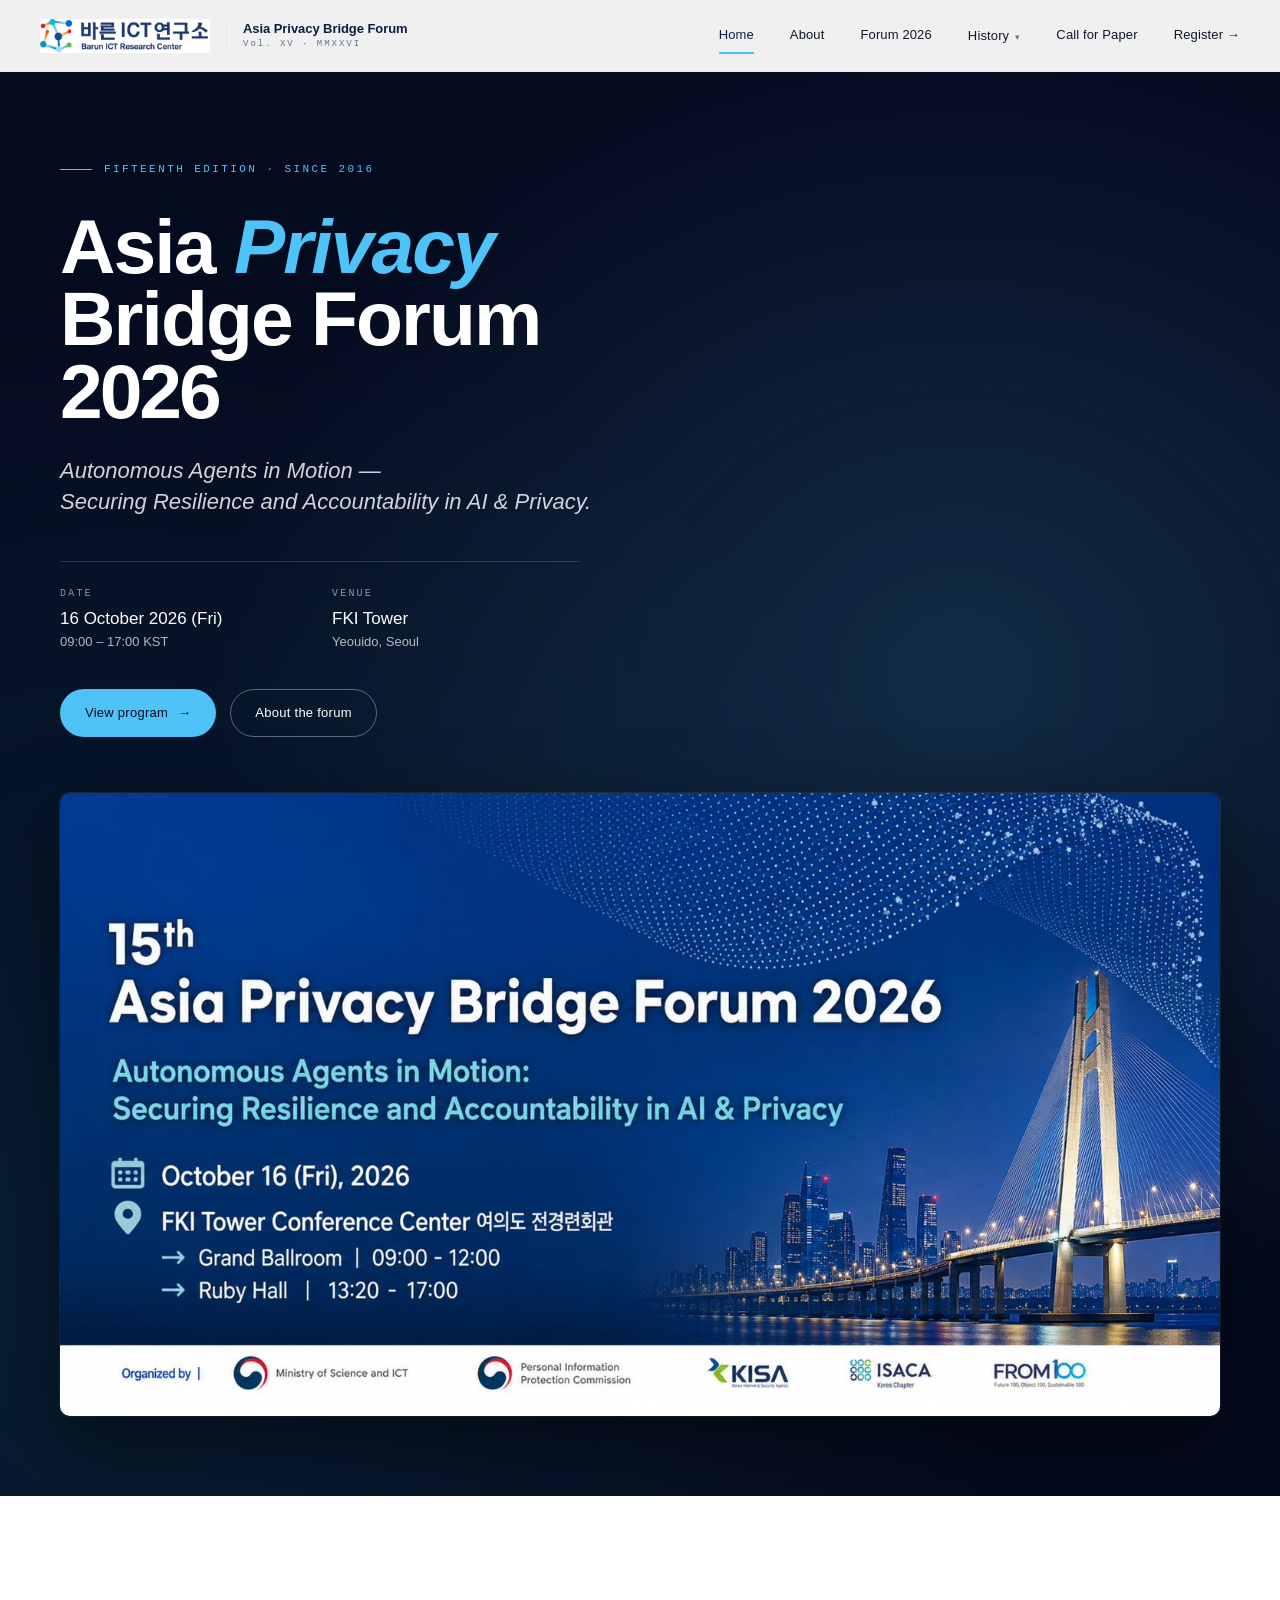
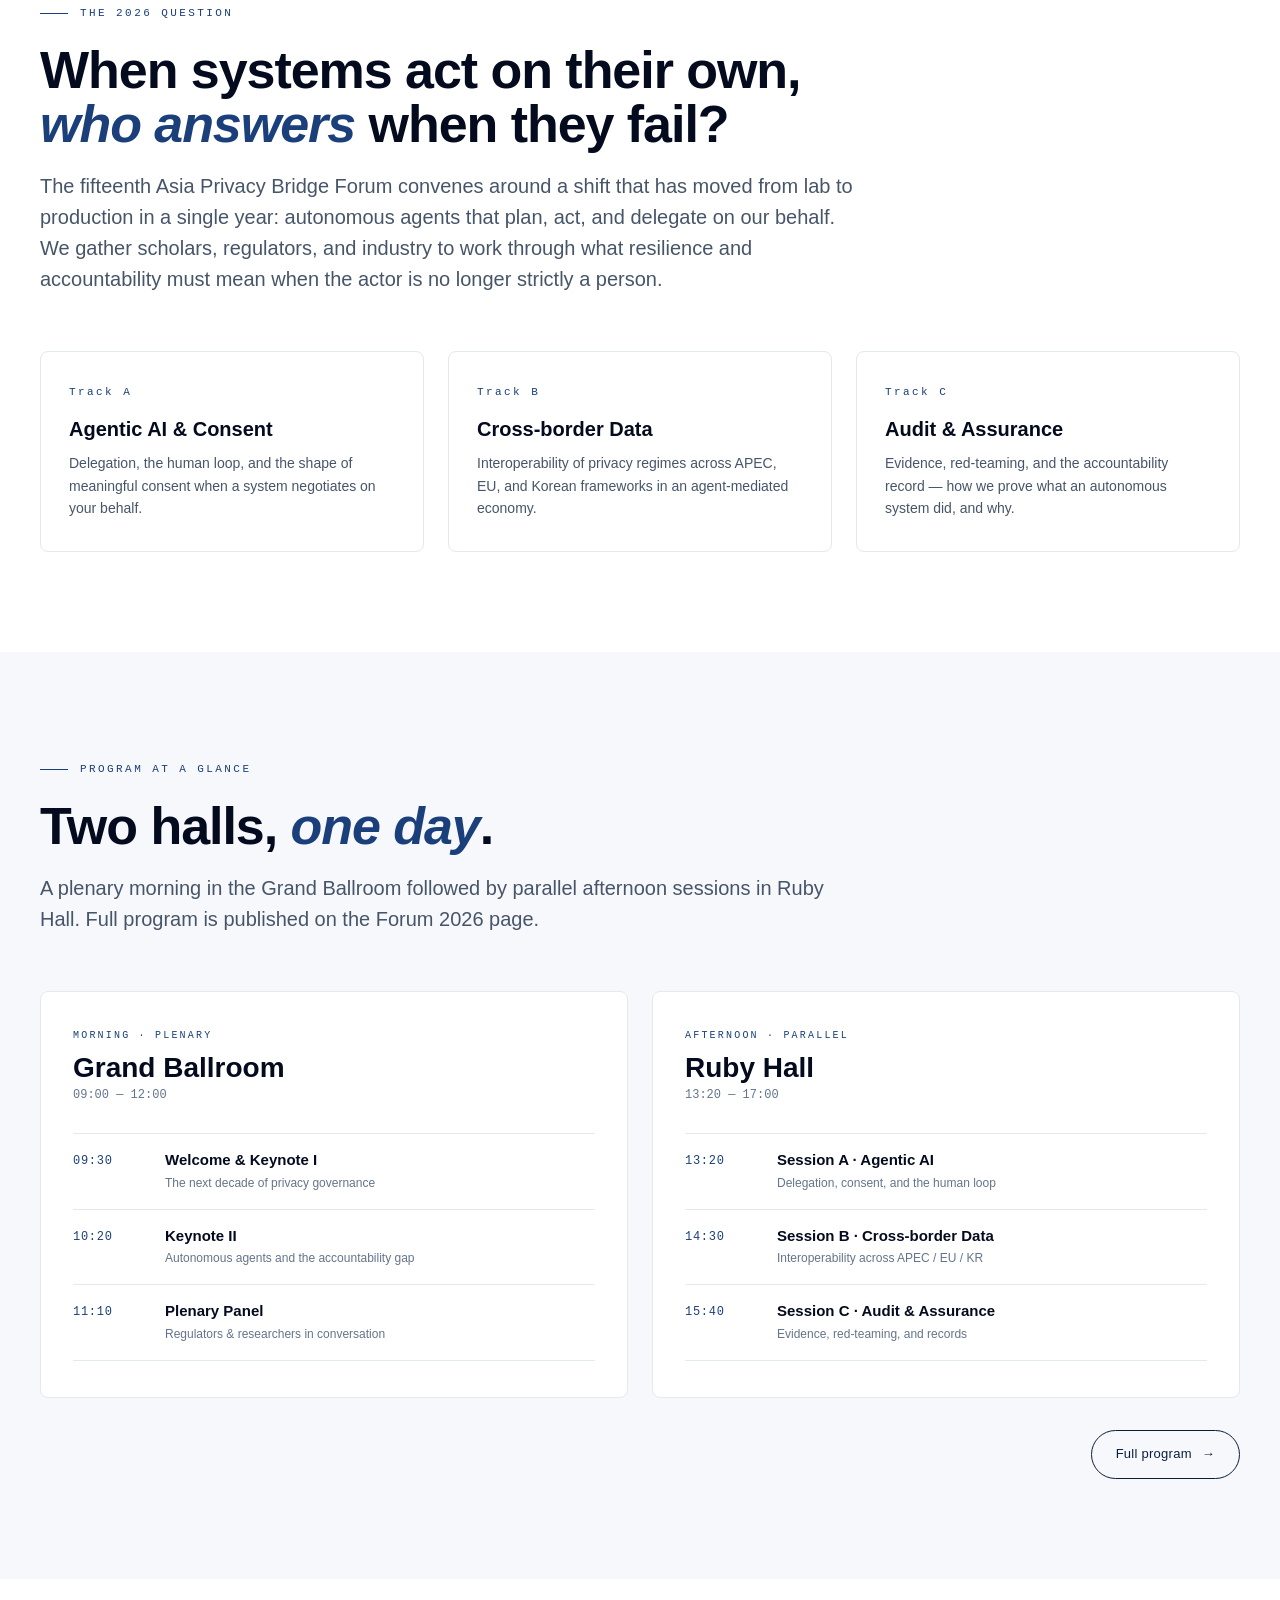
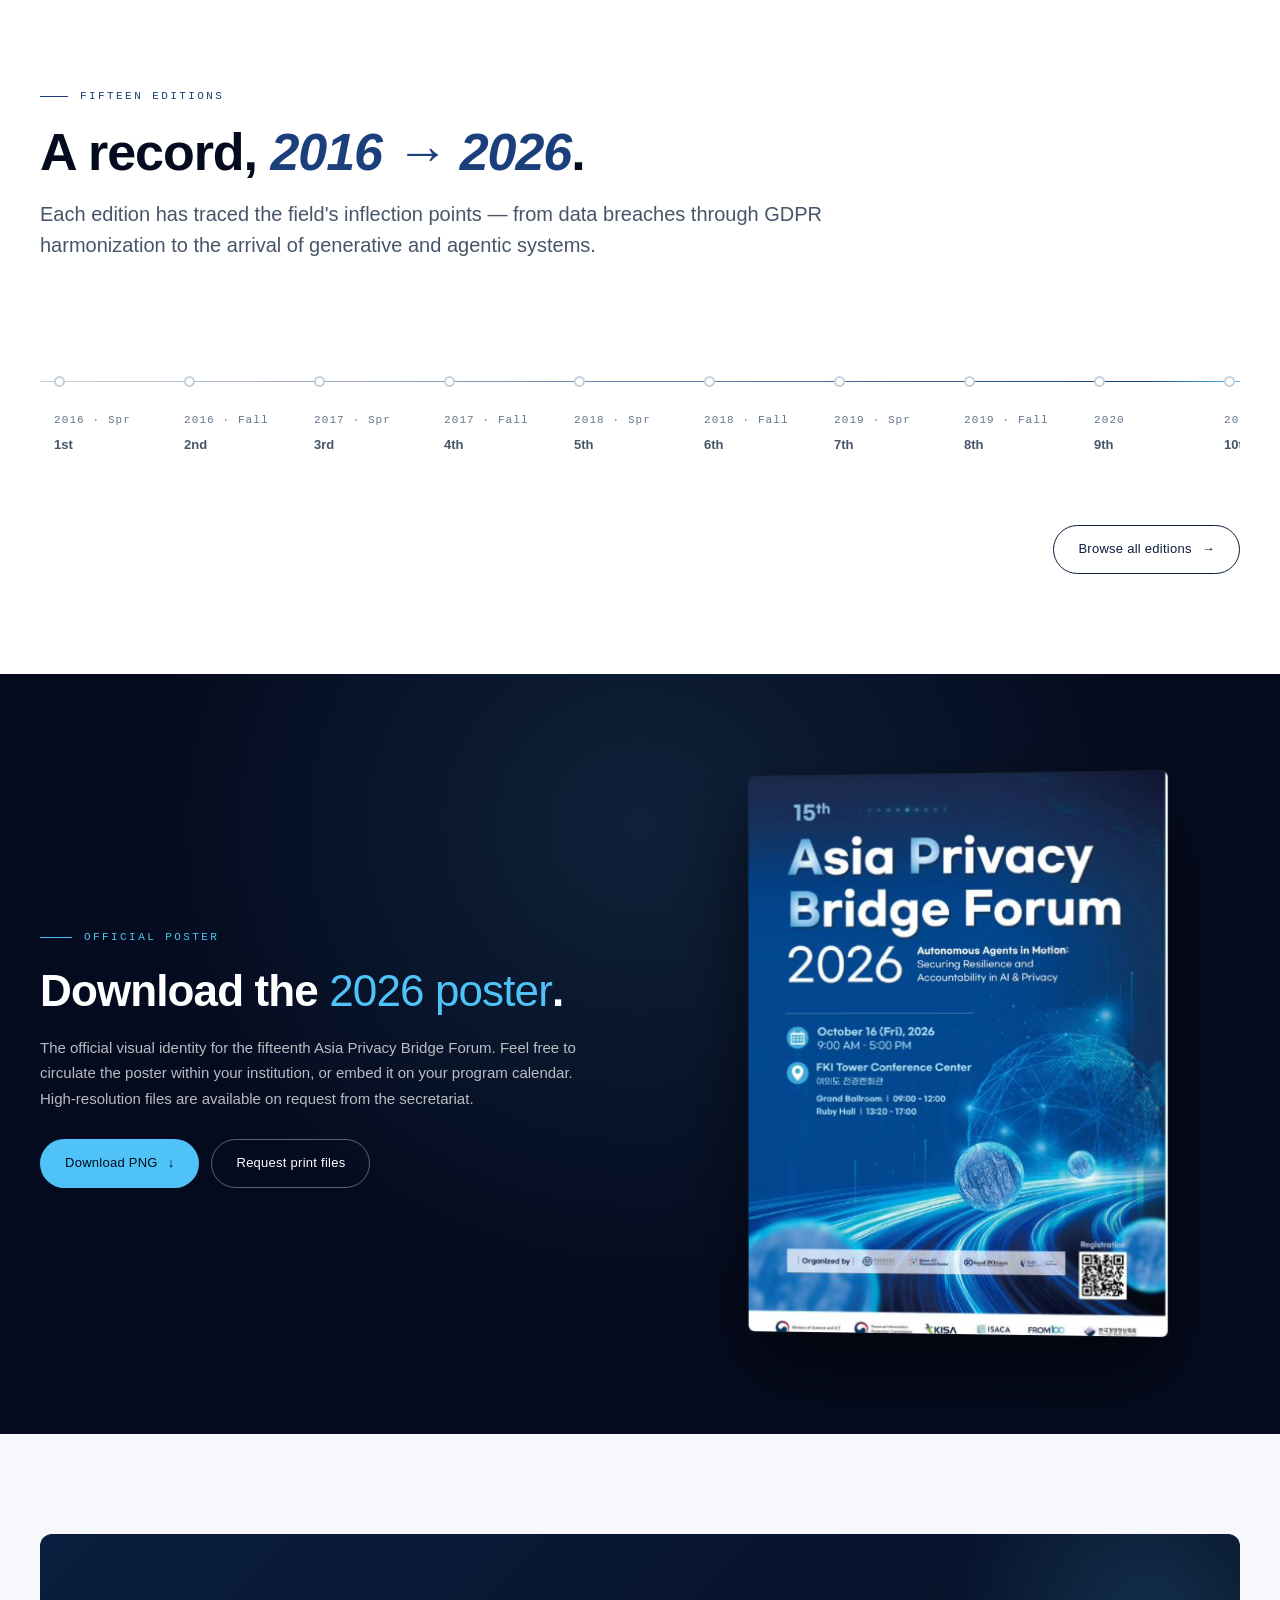
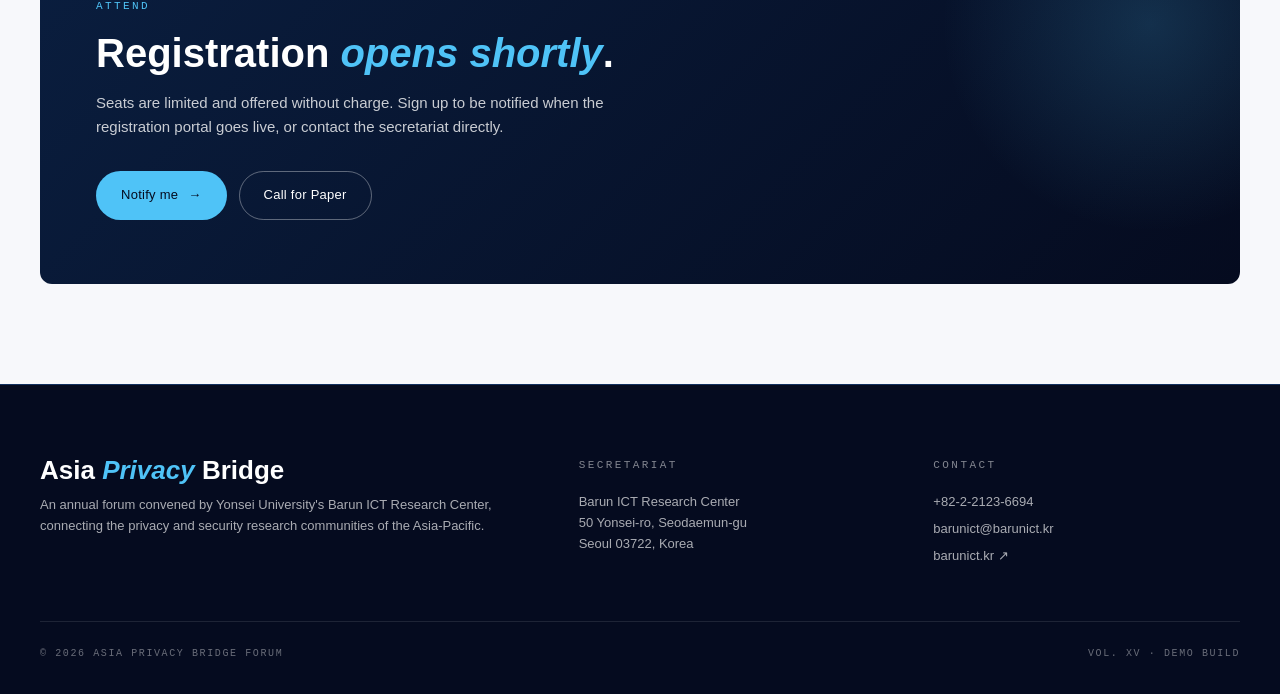
==== index.html @ fbc18b63 "Add files via upload" ====
<!DOCTYPE html>
<html lang="en">
<head>
<meta charset="UTF-8" />
<meta name="viewport" content="width=device-width, initial-scale=1.0" />
<title>15th Asia Privacy Bridge Forum 2026</title>
<meta name="description" content="Autonomous Agents in Motion — Securing Resilience and Accountability in AI & Privacy. 16 October 2026, FKI Tower Conference Center, Seoul." />
<link rel="stylesheet" href="css/main.css" />
</head>
<body>

<!-- ============= Top nav ============= -->
<header class="topbar">
  <a href="index.html" class="brand">
    <img src="img_video/barun-ict-logo.png" alt="Barun ICT Research Center" class="brand-logo" />
    <span class="brand-divider"></span>
    <span class="brand-forum">
      Asia Privacy Bridge Forum
      <span class="sub">Vol. XV · MMXXVI</span>
    </span>
  </a>
  <button class="mobile-toggle" aria-label="Toggle menu"><span></span><span></span><span></span></button>
  <nav class="primary">
    <a href="index.html" class="active">Home</a>
    <a href="html/about.html">About</a>
    <a href="html/forum2026.html">Forum 2026</a>
    <div class="dropdown">
      <button class="trigger">History</button>
      <div class="menu">
        <a href="html/history.html">All editions</a>
        <a href="html/history.html#2025">2025 · 14th</a>
        <a href="html/history.html#2024">2024 · 13th</a>
        <a href="html/history.html#2023">2023 · 12th</a>
        <a href="html/history.html#2022">2022 · 11th</a>
      </div>
    </div>
    <a href="html/call-for-paper.html">Call for Paper</a>
    <a href="html/forum2026.html#register" class="register-btn">Register →</a>
  </nav>
</header>

<!-- ============= Home hero ============= -->
<section class="home-hero banner-layout">
  <div class="bg-canvas"></div>
  <div class="bg-glow"></div>
  <div class="inner">
    <div class="text">
      <div class="eyebrow">Fifteenth Edition · Since 2016</div>
      <h1 class="display">
        <span class="row">Asia <em>Privacy</em></span>
        <span class="row">Bridge Forum</span>
        <span class="row"><span class="year">2026</span></span>
      </h1>
      <p class="theme">
        Autonomous Agents in Motion —<br />
        Securing Resilience and Accountability in AI &amp; Privacy.
      </p>
      <div class="meta-row">
        <div>
          <div class="k">Date</div>
          <div class="v">16 October 2026 (Fri)<br /><span style="font-size:13px;opacity:.7">09:00 – 17:00 KST</span></div>
        </div>
        <div>
          <div class="k">Venue</div>
          <div class="v">FKI Tower<br /><span style="font-size:13px;opacity:.7">Yeouido, Seoul</span></div>
        </div>
      </div>
      <div class="cta-row">
        <a href="html/forum2026.html" class="btn btn-primary">View program <span class="arrow">→</span></a>
        <a href="html/about.html" class="btn btn-ghost">About the forum</a>
      </div>
    </div>
    <div class="hero-banner">
      <img src="img_video/apb2026-banner.png" alt="APB Forum 2026 official banner" />
    </div>
  </div>
</section>

<!-- ============= Thesis / About preview ============= -->
<section class="section">
  <div class="inner">
    <div class="section-head reveal">
      <div class="eyebrow">The 2026 Question</div>
      <h2>When systems act on their own, <em>who answers</em> when they fail?</h2>
      <p class="lede">The fifteenth Asia Privacy Bridge Forum convenes around a shift that has moved from lab to production in a single year: autonomous agents that plan, act, and delegate on our behalf. We gather scholars, regulators, and industry to work through what resilience and accountability must mean when the actor is no longer strictly a person.</p>
    </div>
    <div class="info-grid reveal">
      <div class="info-card">
        <div class="num">Track A</div>
        <h3>Agentic AI &amp; Consent</h3>
        <p>Delegation, the human loop, and the shape of meaningful consent when a system negotiates on your behalf.</p>
      </div>
      <div class="info-card">
        <div class="num">Track B</div>
        <h3>Cross-border Data</h3>
        <p>Interoperability of privacy regimes across APEC, EU, and Korean frameworks in an agent-mediated economy.</p>
      </div>
      <div class="info-card">
        <div class="num">Track C</div>
        <h3>Audit &amp; Assurance</h3>
        <p>Evidence, red-teaming, and the accountability record — how we prove what an autonomous system did, and why.</p>
      </div>
    </div>
  </div>
</section>

<!-- ============= Program preview ============= -->
<section class="section alt">
  <div class="inner">
    <div class="section-head reveal">
      <div class="eyebrow">Program at a Glance</div>
      <h2>Two halls, <em>one day</em>.</h2>
      <p class="lede">A plenary morning in the Grand Ballroom followed by parallel afternoon sessions in Ruby Hall. Full program is published on the Forum 2026 page.</p>
    </div>

    <div class="bridge reveal">
      <div class="tower">
        <div class="hall-label">Morning · Plenary</div>
        <div class="hall-name">Grand Ballroom</div>
        <div class="hall-time">09:00 — 12:00</div>
        <div class="session">
          <div class="t">09:30</div>
          <div class="d"><div class="title">Welcome &amp; Keynote I</div><div class="sub">The next decade of privacy governance</div></div>
        </div>
        <div class="session">
          <div class="t">10:20</div>
          <div class="d"><div class="title">Keynote II</div><div class="sub">Autonomous agents and the accountability gap</div></div>
        </div>
        <div class="session">
          <div class="t">11:10</div>
          <div class="d"><div class="title">Plenary Panel</div><div class="sub">Regulators &amp; researchers in conversation</div></div>
        </div>
      </div>
      <div class="tower">
        <div class="hall-label">Afternoon · Parallel</div>
        <div class="hall-name">Ruby Hall</div>
        <div class="hall-time">13:20 — 17:00</div>
        <div class="session">
          <div class="t">13:20</div>
          <div class="d"><div class="title">Session A · Agentic AI</div><div class="sub">Delegation, consent, and the human loop</div></div>
        </div>
        <div class="session">
          <div class="t">14:30</div>
          <div class="d"><div class="title">Session B · Cross-border Data</div><div class="sub">Interoperability across APEC / EU / KR</div></div>
        </div>
        <div class="session">
          <div class="t">15:40</div>
          <div class="d"><div class="title">Session C · Audit &amp; Assurance</div><div class="sub">Evidence, red-teaming, and records</div></div>
        </div>
      </div>
    </div>
    <div style="margin-top:32px;text-align:right">
      <a href="html/forum2026.html" class="btn btn-outline">Full program <span class="arrow">→</span></a>
    </div>
  </div>
</section>

<!-- ============= History preview ============= -->
<section class="section">
  <div class="inner">
    <div class="section-head reveal">
      <div class="eyebrow">Fifteen Editions</div>
      <h2>A record, <em>2016 → 2026</em>.</h2>
      <p class="lede">Each edition has traced the field's inflection points — from data breaches through GDPR harmonization to the arrival of generative and agentic systems.</p>
    </div>
    <div class="timeline reveal">
      <div class="timeline-track">
        <div class="tl-node"><div class="dot"></div><div class="yr">2016 · Spr</div><div class="ed">1st</div></div>
        <div class="tl-node"><div class="dot"></div><div class="yr">2016 · Fall</div><div class="ed">2nd</div></div>
        <div class="tl-node"><div class="dot"></div><div class="yr">2017 · Spr</div><div class="ed">3rd</div></div>
        <div class="tl-node"><div class="dot"></div><div class="yr">2017 · Fall</div><div class="ed">4th</div></div>
        <div class="tl-node"><div class="dot"></div><div class="yr">2018 · Spr</div><div class="ed">5th</div></div>
        <div class="tl-node"><div class="dot"></div><div class="yr">2018 · Fall</div><div class="ed">6th</div></div>
        <div class="tl-node"><div class="dot"></div><div class="yr">2019 · Spr</div><div class="ed">7th</div></div>
        <div class="tl-node"><div class="dot"></div><div class="yr">2019 · Fall</div><div class="ed">8th</div></div>
        <div class="tl-node"><div class="dot"></div><div class="yr">2020</div><div class="ed">9th</div></div>
        <div class="tl-node"><div class="dot"></div><div class="yr">2021</div><div class="ed">10th</div></div>
        <div class="tl-node"><div class="dot"></div><div class="yr">2022</div><div class="ed">11th</div></div>
        <div class="tl-node"><div class="dot"></div><div class="yr">2023</div><div class="ed">12th</div></div>
        <div class="tl-node"><div class="dot"></div><div class="yr">2024</div><div class="ed">13th</div></div>
        <div class="tl-node"><div class="dot"></div><div class="yr">2025</div><div class="ed">14th · Behind the Scenes</div></div>
        <div class="tl-node current"><div class="dot"></div><div class="yr">2026</div><div class="ed">15th · Autonomous Agents</div></div>
      </div>
    </div>
    <div style="margin-top:32px;text-align:right">
      <a href="html/history.html" class="btn btn-outline">Browse all editions <span class="arrow">→</span></a>
    </div>
  </div>
</section>

<!-- ============= Official Poster ============= -->
<section class="poster-section">
  <div class="inner">
    <div class="info">
      <div class="eyebrow">Official Poster</div>
      <h2>Download the <em>2026 poster</em>.</h2>
      <p>The official visual identity for the fifteenth Asia Privacy Bridge Forum. Feel free to circulate the poster within your institution, or embed it on your program calendar. High-resolution files are available on request from the secretariat.</p>
      <div style="display:flex;gap:12px;flex-wrap:wrap">
        <a href="img_video/poster-2026.png" download class="btn btn-primary">Download PNG <span class="arrow">↓</span></a>
        <a href="mailto:barunict@barunict.kr?subject=APB Forum 2026 · High-resolution Poster Request" class="btn btn-ghost">Request print files</a>
      </div>
    </div>
    <div class="poster-frame">
      <img src="img_video/poster-2026.png" alt="APB Forum 2026 official poster" />
    </div>
  </div>
</section>

<!-- ============= CTA ============= -->
<section class="section alt">
  <div class="inner">
    <div class="cta-block reveal">
      <div class="kicker">Attend</div>
      <h3>Registration <em>opens shortly</em>.</h3>
      <p>Seats are limited and offered without charge. Sign up to be notified when the registration portal goes live, or contact the secretariat directly.</p>
      <div style="display:flex;gap:12px;flex-wrap:wrap;position:relative">
        <a href="mailto:barunict@barunict.kr?subject=APB Forum 2026 Registration" class="btn btn-primary">Notify me <span class="arrow">→</span></a>
        <a href="html/call-for-paper.html" class="btn btn-ghost">Call for Paper</a>
      </div>
    </div>
  </div>
</section>

<!-- ============= Footer ============= -->
<footer class="site-footer">
  <div class="inner">
    <div class="brand-block">
      <div class="name">Asia <em>Privacy</em> Bridge</div>
      <p>An annual forum convened by Yonsei University's Barun ICT Research Center, connecting the privacy and security research communities of the Asia-Pacific.</p>
    </div>
    <div>
      <h4>Secretariat</h4>
      <p>Barun ICT Research Center<br />50 Yonsei-ro, Seodaemun-gu<br />Seoul 03722, Korea</p>
    </div>
    <div>
      <h4>Contact</h4>
      <a href="tel:+82221236694">+82-2-2123-6694</a>
      <a href="mailto:barunict@barunict.kr">barunict@barunict.kr</a>
      <a href="https://barunict.kr" target="_blank" rel="noopener">barunict.kr ↗</a>
    </div>
  </div>
  <div class="bottom">
    <div>© 2026 Asia Privacy Bridge Forum</div>
    <div>Vol. XV · Demo Build</div>
  </div>
</footer>

<script src="js/main.js"></script>
</body>
</html>
---- css/main.css ----
/* ============================================================
   APB Forum 2026 · main.css
   Shared stylesheet for all pages
   Typography: Arial (EN) + Malgun Gothic (KR)
   ============================================================ */

/* ---------- Tokens ---------- */
:root{
  --navy-900:#050b1f;
  --navy-800:#0a1e3f;
  --navy-700:#12305e;
  --navy-600:#1a3f7a;
  --ice:#4fc3f7;
  --cyan:#22d3ee;
  --paper:#ffffff;
  --off:#f7f8fb;
  --line:#e4e8ef;
  --line-strong:#c8d0dc;
  --ink:#0f172a;
  --ink-muted:#475569;
  --muted:#64748b;
  --max: 1240px;
  --nav-h: 72px;

  --font-body: Arial, 'Malgun Gothic', '맑은 고딕', 'Apple SD Gothic Neo', 'Noto Sans KR', sans-serif;
  --font-display: Arial, 'Malgun Gothic', '맑은 고딕', 'Apple SD Gothic Neo', sans-serif;
  --font-mono: Consolas, 'Courier New', 'D2Coding', monospace;
}

*{box-sizing:border-box;margin:0;padding:0}
html{scroll-behavior:smooth}
body{
  font-family:var(--font-body);
  background:var(--paper);
  color:var(--ink);
  line-height:1.6;
  -webkit-font-smoothing:antialiased;
  overflow-x:hidden;
}
img{max-width:100%;display:block}
a{color:inherit;text-decoration:none}
::selection{background:var(--ice);color:var(--navy-900)}

/* ---------- Typography helpers ---------- */
.display{
  font-family:var(--font-display);
  font-weight:700;
  letter-spacing:-0.02em;
  line-height:1;
}
.meta{
  font-family:var(--font-mono);
  font-size:11px;
  letter-spacing:0.18em;
  text-transform:uppercase;
  color:var(--muted);
}
/* English-only helper: forces Arial without Korean fallback */
.en{font-family:Arial, sans-serif}

/* ============================================================
   Top navigation
   ============================================================ */
.topbar{
  position:fixed;
  top:0;left:0;right:0;
  height:var(--nav-h);
  z-index:100;
  background:rgba(255,255,255,.94);
  backdrop-filter:blur(10px);
  border-bottom:1px solid var(--line);
  display:flex;
  align-items:center;
  justify-content:space-between;
  padding:0 40px;
}
.topbar .brand{
  display:flex;
  align-items:center;
  gap:14px;
}
.topbar .brand .mark{
  width:36px;height:36px;
  border-radius:50%;
  background:radial-gradient(circle at 35% 30%, var(--ice), var(--navy-800) 70%);
  position:relative;
  flex-shrink:0;
}
.topbar .brand .mark::after{
  content:"";
  position:absolute;
  inset:6px;
  border-radius:50%;
  border:1px solid rgba(255,255,255,.4);
}
.topbar .brand .name{
  font-family:var(--font-display);
  font-size:16px;
  line-height:1.1;
  color:var(--navy-800);
}
.topbar .brand .name em{
  font-style:italic;
  color:var(--navy-600);
}
.topbar .brand .name .sub{
  display:block;
  font-family:var(--font-mono);
  font-size:9px;
  letter-spacing:0.24em;
  color:var(--muted);
  font-style:normal;
  margin-top:2px;
}
.topbar nav.primary{
  display:flex;
  align-items:center;
  gap:36px;
}
.topbar nav.primary > a,
.topbar nav.primary > .dropdown > .trigger{
  font-size:13px;
  font-weight:500;
  color:var(--ink);
  letter-spacing:0.01em;
  padding:8px 0;
  position:relative;
  transition:color .2s ease;
  cursor:pointer;
  background:none;border:none;
  font-family:inherit;
}
.topbar nav.primary > a:hover,
.topbar nav.primary > .dropdown > .trigger:hover,
.topbar nav.primary > a.active{
  color:var(--navy-800);
}
.topbar nav.primary > a.active::after{
  content:"";
  position:absolute;
  left:0;right:0;bottom:0;
  height:2px;
  background:var(--ice);
}
.topbar nav.primary .dropdown{position:relative}
.topbar nav.primary .dropdown > .trigger::after{
  content:"▾";
  font-size:9px;
  margin-left:6px;
  color:var(--muted);
}
.topbar nav.primary .dropdown .menu{
  position:absolute;
  top:calc(100% + 8px);
  left:-16px;
  min-width:200px;
  background:var(--paper);
  border:1px solid var(--line);
  border-radius:6px;
  box-shadow:0 8px 24px rgba(15,23,42,.08);
  padding:8px 0;
  opacity:0;
  visibility:hidden;
  transform:translateY(-4px);
  transition:opacity .18s ease, transform .18s ease, visibility .18s;
}
.topbar nav.primary .dropdown:hover .menu,
.topbar nav.primary .dropdown.open .menu{
  opacity:1;
  visibility:visible;
  transform:none;
}
.topbar nav.primary .dropdown .menu a{
  display:block;
  padding:9px 20px;
  font-size:13px;
  color:var(--ink);
  transition:background .15s;
}
.topbar nav.primary .dropdown .menu a:hover{
  background:var(--off);
  color:var(--navy-800);
}
.topbar .register-btn{
  display:inline-flex;
  align-items:center;
  gap:8px;
  padding:9px 18px;
  background:var(--navy-800);
  color:#fff;
  border-radius:999px;
  font-size:12px;
  font-weight:500;
  letter-spacing:0.04em;
  transition:background .2s;
}
.topbar .register-btn:hover{background:var(--navy-700)}
.mobile-toggle{
  display:none;
  background:none;border:none;
  width:36px;height:36px;
  cursor:pointer;
  flex-direction:column;
  justify-content:center;
  align-items:center;
  gap:4px;
}
.mobile-toggle span{
  width:20px;height:1.5px;background:var(--ink);
  transition:transform .2s, opacity .2s;
}
@media(max-width:900px){
  .topbar{padding:0 20px}
  .topbar nav.primary{
    position:fixed;
    top:var(--nav-h);left:0;right:0;
    flex-direction:column;
    align-items:stretch;
    background:var(--paper);
    border-bottom:1px solid var(--line);
    padding:20px 20px 24px;
    gap:0;
    transform:translateY(-8px);
    opacity:0;
    visibility:hidden;
    transition:opacity .2s, transform .2s, visibility .2s;
  }
  .topbar nav.primary.open{
    transform:none;opacity:1;visibility:visible;
  }
  .topbar nav.primary > a,
  .topbar nav.primary > .dropdown > .trigger{
    padding:14px 0;
    border-bottom:1px solid var(--line);
    text-align:left;
    width:100%;
  }
  .topbar nav.primary .dropdown .menu{
    position:static;
    box-shadow:none;
    border:none;
    padding-left:16px;
    opacity:1;visibility:visible;transform:none;
    display:none;
  }
  .topbar nav.primary .dropdown.open .menu{display:block}
  .mobile-toggle{display:flex}
  .topbar .register-btn{display:none}
}

/* ============================================================
   Hero (page-header)
   ============================================================ */
.page-header{
  padding-top:var(--nav-h);
  background:var(--navy-900);
  color:#fff;
  position:relative;
  overflow:hidden;
}
.page-header .bg-glow{
  position:absolute;
  inset:0;
  background:
    radial-gradient(ellipse at 75% 40%, rgba(79,195,247,.22), transparent 55%),
    radial-gradient(ellipse at 15% 90%, rgba(34,211,238,.10), transparent 55%),
    linear-gradient(180deg, var(--navy-800) 0%, var(--navy-900) 100%);
  pointer-events:none;
}
.page-header .inner{
  position:relative;
  max-width:var(--max);
  margin:0 auto;
  padding:80px 40px;
}
.page-header .eyebrow{
  display:inline-flex;
  align-items:center;
  gap:12px;
  font-family:var(--font-mono);
  font-size:11px;
  letter-spacing:0.22em;
  text-transform:uppercase;
  color:var(--ice);
  margin-bottom:24px;
}
.page-header .eyebrow::before{
  content:"";
  width:32px;height:1px;
  background:var(--ice);
}
.page-header h1{
  font-family:var(--font-display);
  font-size:clamp(40px,6vw,84px);
  line-height:1;
  letter-spacing:-0.02em;
  margin-bottom:20px;
}
.page-header h1 em{
  font-style:italic;
  color:var(--ice);
}
.page-header .lede{
  font-family:var(--font-display);
  font-style:italic;
  font-size:clamp(16px,1.6vw,20px);
  color:rgba(255,255,255,.78);
  max-width:640px;
  line-height:1.5;
}
@media(max-width:820px){
  .page-header .inner{padding:60px 20px}
}

/* ============================================================
   Home hero (special)
   ============================================================ */
.home-hero{
  padding-top:var(--nav-h);
  background:var(--navy-900);
  color:#fff;
  position:relative;
  overflow:hidden;
  min-height:calc(100vh - var(--nav-h));
  display:flex;
  align-items:center;
}
.home-hero .bg-canvas{
  position:absolute;
  inset:0;
  z-index:0;
}
.home-hero .bg-canvas canvas{width:100%;height:100%;display:block}
.home-hero .bg-glow{
  position:absolute;
  inset:0;
  background:
    radial-gradient(ellipse at 75% 45%, rgba(79,195,247,.18), transparent 55%),
    radial-gradient(ellipse at 10% 85%, rgba(34,211,238,.10), transparent 55%),
    linear-gradient(180deg, rgba(5,11,31,.4) 0%, var(--navy-900) 95%);
  pointer-events:none;
  z-index:1;
}
.home-hero .inner{
  position:relative;
  z-index:2;
  max-width:var(--max);
  margin:0 auto;
  padding:80px 40px;
  width:100%;
  display:grid;
  grid-template-columns: 1.4fr 1fr;
  gap:64px;
  align-items:center;
}
.home-hero .text .eyebrow{
  display:inline-flex;align-items:center;gap:12px;
  font-family:var(--font-mono);
  font-size:11px;
  letter-spacing:0.22em;
  text-transform:uppercase;
  color:var(--ice);
  margin-bottom:32px;
}
.home-hero .text .eyebrow::before{
  content:"";width:32px;height:1px;background:var(--ice);
}
.home-hero .text h1{
  font-family:var(--font-display);
  font-size:clamp(48px,7vw,104px);
  line-height:0.94;
  letter-spacing:-0.025em;
  margin-bottom:28px;
}
.home-hero .text h1 .row{display:block}
.home-hero .text h1 em{
  font-style:italic;
  color:var(--ice);
}
.home-hero .text h1 .year{
  font-feature-settings:"tnum","lnum";
  letter-spacing:-0.04em;
}
.home-hero .text .theme{
  font-family:var(--font-display);
  font-style:italic;
  font-size:clamp(18px,1.8vw,22px);
  color:rgba(255,255,255,.82);
  max-width:560px;
  line-height:1.42;
  margin-bottom:44px;
}
.home-hero .text .meta-row{
  display:grid;
  grid-template-columns:repeat(2,minmax(0,1fr));
  gap:24px;
  padding-top:24px;
  border-top:1px solid rgba(255,255,255,.14);
  max-width:520px;
  margin-bottom:36px;
}
.home-hero .text .meta-row .k{
  font-family:var(--font-mono);
  font-size:10px;
  letter-spacing:0.22em;
  text-transform:uppercase;
  color:rgba(255,255,255,.55);
  margin-bottom:6px;
}
.home-hero .text .meta-row .v{
  font-family:var(--font-display);
  font-size:17px;
  line-height:1.3;
}
.home-hero .text .cta-row{display:flex;gap:14px;flex-wrap:wrap}

.home-hero .poster-wrap{
  position:relative;
  aspect-ratio: 3/4;
  border-radius:6px;
  overflow:hidden;
  box-shadow: 0 30px 80px rgba(0,0,0,.5), 0 0 0 1px rgba(255,255,255,.06);
  transform:perspective(1400px) rotateY(-6deg) rotateX(2deg);
  transition:transform .8s cubic-bezier(.16,1,.3,1);
}
.home-hero .poster-wrap:hover{
  transform:perspective(1400px) rotateY(-2deg) rotateX(0deg);
}
.home-hero .poster-wrap img{
  width:100%;height:100%;
  object-fit:cover;
}
.home-hero .poster-wrap::after{
  content:"";
  position:absolute;
  inset:0;
  background:linear-gradient(180deg, transparent 60%, rgba(5,11,31,.3));
  pointer-events:none;
}
@media(max-width:900px){
  .home-hero .inner{grid-template-columns:1fr;gap:40px;padding:60px 20px}
  .home-hero .poster-wrap{max-width:340px;margin:0 auto;transform:none}
  .home-hero .poster-wrap:hover{transform:none}
}

/* ============================================================
   Buttons
   ============================================================ */
.btn{
  display:inline-flex;
  align-items:center;
  gap:10px;
  padding:13px 24px;
  border-radius:999px;
  font-family:var(--font-body);
  font-size:13px;
  font-weight:500;
  letter-spacing:0.02em;
  cursor:pointer;
  transition:all .22s ease;
  border:1px solid transparent;
  text-decoration:none;
}
.btn-primary{
  background:var(--ice);
  color:var(--navy-900);
}
.btn-primary:hover{background:#7dd3fc;transform:translateY(-2px)}
.btn-ghost{
  background:transparent;
  border:1px solid rgba(255,255,255,.35);
  color:#fff;
}
.btn-ghost:hover{border-color:#fff;background:rgba(255,255,255,.06)}
.btn-outline{
  background:transparent;
  border:1px solid var(--navy-800);
  color:var(--navy-800);
}
.btn-outline:hover{background:var(--navy-800);color:#fff}
.btn .arrow{transition:transform .22s ease}
.btn:hover .arrow{transform:translateX(3px)}

/* ============================================================
   Section base (light background)
   ============================================================ */
.section{
  padding:100px 40px;
  background:var(--paper);
}
.section.alt{background:var(--off)}
.section .inner{
  max-width:var(--max);
  margin:0 auto;
}
.section-head{
  margin-bottom:56px;
  max-width:820px;
}
.section-head .eyebrow{
  display:inline-flex;align-items:center;gap:12px;
  font-family:var(--font-mono);
  font-size:11px;
  letter-spacing:0.22em;
  text-transform:uppercase;
  color:var(--navy-600);
  margin-bottom:20px;
}
.section-head .eyebrow::before{
  content:"";width:28px;height:1px;background:var(--navy-600);
}
.section-head h2{
  font-family:var(--font-display);
  font-size:clamp(32px,4.2vw,52px);
  line-height:1.04;
  letter-spacing:-0.02em;
  color:var(--navy-900);
  margin-bottom:20px;
}
.section-head h2 em{
  font-style:italic;
  color:var(--navy-600);
}
.section-head p.lede{
  font-family:var(--font-display);
  font-size:clamp(17px,1.6vw,20px);
  color:var(--ink-muted);
  line-height:1.55;
}
@media(max-width:820px){
  .section{padding:70px 20px}
  .section-head{margin-bottom:36px}
}

/* ============================================================
   Info card grid (used across pages)
   ============================================================ */
.info-grid{
  display:grid;
  grid-template-columns:repeat(3, minmax(0,1fr));
  gap:24px;
}
.info-grid.cols-2{grid-template-columns:repeat(2, minmax(0,1fr))}
.info-grid.cols-4{grid-template-columns:repeat(4, minmax(0,1fr))}
.info-card{
  padding:32px 28px;
  background:var(--paper);
  border:1px solid var(--line);
  border-radius:8px;
  transition:border-color .22s, transform .22s, box-shadow .22s;
}
.info-card:hover{
  border-color:var(--line-strong);
  transform:translateY(-3px);
  box-shadow:0 12px 28px rgba(15,23,42,.06);
}
.info-card .num{
  font-family:var(--font-mono);
  font-size:11px;
  letter-spacing:0.22em;
  color:var(--navy-600);
  margin-bottom:16px;
}
.info-card h3{
  font-family:var(--font-display);
  font-size:20px;
  line-height:1.25;
  color:var(--navy-900);
  margin-bottom:10px;
}
.info-card p{
  font-size:14px;
  color:var(--ink-muted);
  line-height:1.6;
}
@media(max-width:820px){
  .info-grid, .info-grid.cols-2, .info-grid.cols-4{grid-template-columns:1fr}
}

/* ============================================================
   Two-column split
   ============================================================ */
.split{
  display:grid;
  grid-template-columns:1fr 1fr;
  gap:56px;
  align-items:start;
}
@media(max-width:820px){
  .split{grid-template-columns:1fr;gap:32px}
}

/* ============================================================
   Program bridge (for forum2026.html)
   ============================================================ */
.bridge{
  display:grid;
  grid-template-columns:1fr 1fr;
  gap:24px;
  position:relative;
  margin-top:24px;
}
.tower{
  padding:36px 32px;
  background:var(--paper);
  border:1px solid var(--line);
  border-radius:8px;
}
.tower .hall-label{
  font-family:var(--font-mono);
  font-size:10px;
  letter-spacing:0.22em;
  text-transform:uppercase;
  color:var(--navy-600);
  margin-bottom:10px;
}
.tower .hall-name{
  font-family:var(--font-display);
  font-size:28px;
  color:var(--navy-900);
  line-height:1;
  margin-bottom:4px;
}
.tower .hall-time{
  font-family:var(--font-mono);
  font-size:12px;
  color:var(--muted);
  margin-bottom:28px;
}
.session{
  padding:16px 0;
  border-top:1px solid var(--line);
  display:grid;
  grid-template-columns:76px 1fr;
  gap:16px;
  align-items:start;
}
.session:last-child{border-bottom:1px solid var(--line)}
.session .t{
  font-family:var(--font-mono);
  font-size:12px;
  color:var(--navy-600);
  letter-spacing:0.06em;
  padding-top:2px;
}
.session .d .title{
  font-family:var(--font-display);
  font-size:15px;
  line-height:1.3;
  color:var(--navy-900);
  margin-bottom:4px;
}
.session .d .sub{
  font-size:12px;
  color:var(--muted);
}
@media(max-width:820px){
  .bridge{grid-template-columns:1fr}
}

/* ============================================================
   History timeline
   ============================================================ */
.timeline{
  position:relative;
  padding:32px 0;
  overflow-x:auto;
  scrollbar-width:thin;
  scrollbar-color:var(--line-strong) transparent;
}
.timeline::-webkit-scrollbar{height:6px}
.timeline::-webkit-scrollbar-thumb{background:var(--line-strong);border-radius:3px}
.timeline-track{
  position:relative;
  display:flex;
  min-width:100%;
  padding:32px 0 8px;
}
.timeline-track::before{
  content:"";
  position:absolute;
  left:0;right:0;top:32px;
  height:1px;
  background:linear-gradient(90deg, var(--line-strong) 0%, var(--navy-600) 92%, var(--ice) 100%);
}
.tl-node{
  flex:0 0 auto;
  min-width:130px;
  padding:0 14px;
  position:relative;
}
.tl-node .dot{
  width:11px;height:11px;
  border-radius:50%;
  background:var(--paper);
  border:2px solid var(--line-strong);
  margin-bottom:20px;
  position:relative;
  top:-5px;
}
.tl-node.current .dot{
  background:var(--ice);
  border-color:var(--ice);
  box-shadow:0 0 0 4px rgba(79,195,247,.18), 0 0 20px rgba(79,195,247,.5);
}
.tl-node .yr{
  font-family:var(--font-mono);
  font-size:11px;
  color:var(--muted);
  letter-spacing:0.1em;
  margin-bottom:6px;
}
.tl-node.current .yr{color:var(--navy-800)}
.tl-node .ed{
  font-family:var(--font-display);
  font-size:13px;
  color:var(--ink-muted);
  line-height:1.35;
}
.tl-node.current .ed{color:var(--navy-900);font-style:italic;font-weight:500}

/* Editions list (for history.html detail) */
.editions{
  display:grid;
  grid-template-columns:repeat(3, 1fr);
  gap:20px;
}
.edition{
  padding:24px;
  background:var(--paper);
  border:1px solid var(--line);
  border-radius:6px;
  transition:border-color .2s, transform .2s;
  cursor:pointer;
}
.edition:hover{
  border-color:var(--navy-600);
  transform:translateY(-2px);
}
.edition .yr{
  font-family:var(--font-mono);
  font-size:11px;
  letter-spacing:0.18em;
  color:var(--navy-600);
  margin-bottom:8px;
}
.edition h4{
  font-family:var(--font-display);
  font-size:18px;
  color:var(--navy-900);
  line-height:1.25;
  margin-bottom:8px;
}
.edition p{
  font-size:13px;
  color:var(--ink-muted);
  line-height:1.5;
}
@media(max-width:820px){
  .editions{grid-template-columns:1fr}
}

/* ============================================================
   Organizers grid
   ============================================================ */
.org-group{margin-bottom:44px}
.org-group:last-child{margin-bottom:0}
.org-group > .label{
  font-family:var(--font-mono);
  font-size:11px;
  letter-spacing:0.22em;
  text-transform:uppercase;
  color:var(--navy-600);
  padding-bottom:14px;
  border-bottom:1px solid var(--line);
  margin-bottom:24px;
}
.org-list{
  display:grid;
  grid-template-columns:repeat(4,1fr);
  gap:16px;
}
.org-item{
  padding:22px 16px;
  background:var(--paper);
  border:1px solid var(--line);
  border-radius:6px;
  text-align:center;
  transition:border-color .2s, background .2s;
}
.org-item:hover{border-color:var(--navy-600);background:var(--off)}
.org-item .name{
  font-family:var(--font-display);
  font-size:14px;
  line-height:1.3;
  color:var(--navy-900);
}
.org-item .sub{
  font-family:var(--font-mono);
  font-size:10px;
  letter-spacing:0.14em;
  color:var(--muted);
  margin-top:6px;
}
@media(max-width:820px){
  .org-list{grid-template-columns:repeat(2,1fr)}
}

/* ============================================================
   Venue schematic
   ============================================================ */
.venue-schematic{
  aspect-ratio:1;
  background:var(--navy-900);
  border-radius:8px;
  overflow:hidden;
  position:relative;
}
.venue-address{
  font-family:var(--font-display);
  font-size:22px;
  color:var(--navy-900);
  line-height:1.35;
  margin-bottom:8px;
}
.venue-address .kor{
  display:block;
  font-size:15px;
  color:var(--ink-muted);
  margin-top:4px;
  font-weight:400;
}
.venue-desc{
  font-size:14px;
  color:var(--ink-muted);
  line-height:1.65;
  margin-bottom:28px;
}
.halls{
  display:grid;
  grid-template-columns:1fr 1fr;
  gap:12px;
}
.halls > div{
  padding:18px;
  border:1px solid var(--line);
  border-radius:6px;
  background:var(--paper);
}
.halls .k{
  font-family:var(--font-mono);
  font-size:10px;
  letter-spacing:0.2em;
  color:var(--muted);
  margin-bottom:6px;
}
.halls .v{
  font-family:var(--font-display);
  font-size:17px;
  color:var(--navy-900);
}

/* ============================================================
   Register CTA block
   ============================================================ */
.cta-block{
  padding:64px 56px;
  background:linear-gradient(135deg, var(--navy-800) 0%, var(--navy-900) 100%);
  border-radius:12px;
  color:#fff;
  position:relative;
  overflow:hidden;
}
.cta-block::before{
  content:"";
  position:absolute;
  top:-120px;right:-120px;
  width:420px;height:420px;
  background:radial-gradient(circle, rgba(79,195,247,.18), transparent 70%);
  pointer-events:none;
}
.cta-block .kicker{
  font-family:var(--font-mono);
  font-size:11px;
  letter-spacing:0.22em;
  text-transform:uppercase;
  color:var(--ice);
  margin-bottom:16px;
  position:relative;
}
.cta-block h3{
  font-family:var(--font-display);
  font-size:clamp(26px,3.6vw,40px);
  line-height:1.08;
  margin-bottom:16px;
  max-width:620px;
  position:relative;
}
.cta-block h3 em{
  font-style:italic;
  color:var(--ice);
}
.cta-block p{
  color:rgba(255,255,255,.78);
  max-width:520px;
  margin-bottom:32px;
  position:relative;
  font-size:15px;
}
@media(max-width:820px){
  .cta-block{padding:40px 24px}
}

/* ============================================================
   Reveal on scroll
   ============================================================ */
.reveal{opacity:0;transform:translateY(20px);transition:opacity .7s ease, transform .7s ease}
.reveal.in{opacity:1;transform:none}
@media(prefers-reduced-motion: reduce){
  *{animation:none !important;transition:none !important}
  .reveal{opacity:1;transform:none}
}

/* ============================================================
   Footer
   ============================================================ */
footer.site-footer{
  background:var(--navy-900);
  color:rgba(255,255,255,.72);
  padding:72px 40px 32px;
  border-top:1px solid var(--navy-700);
}
footer.site-footer .inner{
  max-width:var(--max);
  margin:0 auto;
  display:grid;
  grid-template-columns:1.6fr 1fr 1fr;
  gap:48px;
  margin-bottom:48px;
}
footer.site-footer h4{
  font-family:var(--font-mono);
  font-size:11px;
  letter-spacing:0.22em;
  text-transform:uppercase;
  color:rgba(255,255,255,.5);
  margin-bottom:18px;
  font-weight:400;
}
footer.site-footer .brand-block .name{
  font-family:var(--font-display);
  font-size:26px;
  color:#fff;
  line-height:1;
  margin-bottom:12px;
}
footer.site-footer .brand-block .name em{
  font-style:italic;color:var(--ice);
}
footer.site-footer p, footer.site-footer a{
  font-size:13px;
  color:rgba(255,255,255,.66);
  display:block;
  margin-bottom:6px;
  line-height:1.6;
  transition:color .2s;
}
footer.site-footer a:hover{color:#fff}
footer.site-footer .bottom{
  max-width:var(--max);
  margin:0 auto;
  padding-top:24px;
  border-top:1px solid rgba(255,255,255,.10);
  display:flex;
  justify-content:space-between;
  align-items:center;
  font-family:var(--font-mono);
  font-size:10px;
  letter-spacing:0.16em;
  text-transform:uppercase;
  color:rgba(255,255,255,.4);
}
@media(max-width:820px){
  footer.site-footer{padding:56px 20px 24px}
  footer.site-footer .inner{grid-template-columns:1fr;gap:32px}
  footer.site-footer .bottom{flex-direction:column;gap:12px;text-align:center}
}

/* ============================================================
   Brand logo (Barun ICT)
   ============================================================ */
.topbar .brand{
  display:flex;
  align-items:center;
  gap:16px;
  text-decoration:none;
}
.topbar .brand-logo{
  height:34px;
  width:auto;
  display:block;
  flex-shrink:0;
}
.topbar .brand-divider{
  width:1px;
  height:24px;
  background:var(--line);
}
.topbar .brand-forum{
  font-family:var(--font-display);
  font-size:13px;
  font-weight:600;
  line-height:1.2;
  color:var(--navy-800);
  letter-spacing:-0.005em;
}
.topbar .brand-forum .sub{
  display:block;
  font-family:var(--font-mono);
  font-size:9px;
  letter-spacing:0.22em;
  color:var(--muted);
  font-weight:400;
  margin-top:3px;
}
@media(max-width:900px){
  .topbar .brand-divider,
  .topbar .brand-forum{display:none}
  .topbar .brand-logo{height:30px}
}

/* ============================================================
   Home hero — banner-based layout
   ============================================================ */
.home-hero .hero-banner{
  position:relative;
  width:100%;
  border-radius:10px;
  overflow:hidden;
  box-shadow:0 30px 80px rgba(0,0,0,.5), 0 0 0 1px rgba(255,255,255,.08);
  margin-top:8px;
}
.home-hero .hero-banner img{
  width:100%;
  height:auto;
  display:block;
}

/* When banner is used, the hero grid becomes single column */
.home-hero.banner-layout .inner{
  grid-template-columns:1fr;
  gap:48px;
}
.home-hero.banner-layout .text{
  max-width:900px;
}
.home-hero.banner-layout .text h1{
  font-size:clamp(40px,6vw,80px);
}

/* ============================================================
   Poster section (bottom of index.html)
   ============================================================ */
.poster-section{
  padding:100px 40px;
  background:var(--navy-900);
  color:#fff;
  position:relative;
  overflow:hidden;
}
.poster-section::before{
  content:"";
  position:absolute;
  inset:0;
  background:
    radial-gradient(ellipse at 50% 20%, rgba(79,195,247,.12), transparent 55%);
  pointer-events:none;
}
.poster-section .inner{
  max-width:var(--max);
  margin:0 auto;
  position:relative;
  display:grid;
  grid-template-columns: 1fr 1fr;
  gap:64px;
  align-items:center;
}
.poster-section .info{
  color:rgba(255,255,255,.9);
}
.poster-section .info .eyebrow{
  display:inline-flex;
  align-items:center;
  gap:12px;
  font-family:var(--font-mono);
  font-size:11px;
  letter-spacing:0.22em;
  text-transform:uppercase;
  color:var(--ice);
  margin-bottom:20px;
}
.poster-section .info .eyebrow::before{
  content:"";width:32px;height:1px;background:var(--ice);
}
.poster-section .info h2{
  font-family:var(--font-display);
  font-weight:700;
  font-size:clamp(28px,3.6vw,44px);
  line-height:1.1;
  letter-spacing:-0.02em;
  margin-bottom:20px;
  color:#fff;
}
.poster-section .info h2 em{
  font-style:normal;
  color:var(--ice);
  font-weight:400;
}
.poster-section .info p{
  color:rgba(255,255,255,.72);
  line-height:1.7;
  margin-bottom:28px;
  font-size:15px;
}
.poster-section .poster-frame{
  position:relative;
  aspect-ratio:3/4;
  max-width:420px;
  margin:0 auto;
  border-radius:6px;
  overflow:hidden;
  box-shadow:0 40px 80px rgba(0,0,0,.6), 0 0 0 1px rgba(255,255,255,.08);
  transform:perspective(1400px) rotateY(-4deg);
  transition:transform .8s cubic-bezier(.16,1,.3,1);
}
.poster-section .poster-frame:hover{
  transform:perspective(1400px) rotateY(0deg);
}
.poster-section .poster-frame img{
  width:100%;height:100%;
  object-fit:cover;
}
@media(max-width:900px){
  .poster-section{padding:70px 20px}
  .poster-section .inner{grid-template-columns:1fr;gap:36px}
  .poster-section .poster-frame{transform:none;max-width:320px}
  .poster-section .poster-frame:hover{transform:none}
}

/* ============================================================
   Font-weight bumps for Arial display headings
   ============================================================ */
.page-header h1,
.home-hero .text h1,
.section-head h2,
.cta-block h3,
.poster-section .info h2{
  font-weight:700;
}
.home-hero .text .theme,
.page-header .lede,
.section-head p.lede{
  font-weight:400;
}
.info-card h3,
.tower .hall-name,
.venue-address,
.edition h4,
.org-item .name,
.halls .v,
.session .d .title,
.tl-node .ed,
footer.site-footer .brand-block .name{
  font-weight:600;
}
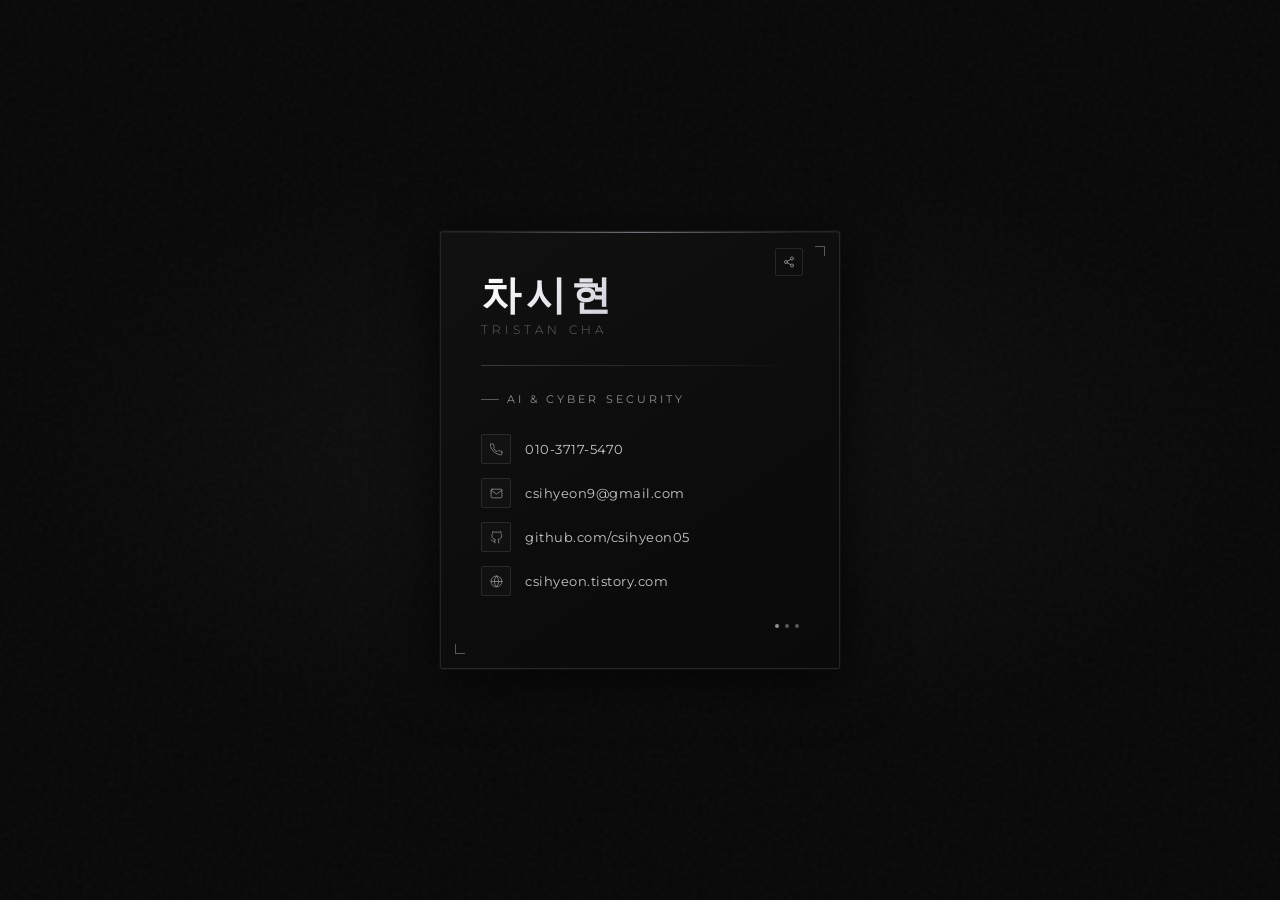
==== commit 97995b31: "Add files via upload" ====
--- a/index.html
+++ b/index.html
@@ -1,250 +1,379 @@
 <!DOCTYPE html>
-<html lang="en">
+<html lang="ko">
 <head>
-<meta charset="UTF-8" />
-<meta name="viewport" content="width=device-width, initial-scale=1.0" />
-<title>15th Asia Privacy Bridge Forum 2026</title>
-<meta name="description" content="Autonomous Agents in Motion — Securing Resilience and Accountability in AI & Privacy. 16 October 2026, FKI Tower Conference Center, Seoul." />
-<link rel="stylesheet" href="css/main.css" />
+  <meta charset="UTF-8" />
+  <meta name="viewport" content="width=device-width, initial-scale=1.0, maximum-scale=1.0" />
+  <title>[차시현 · Tristan Cha]</title>
+  <link href="https://fonts.googleapis.com/css2?family=Cormorant+Garamond:wght@300;400;600&family=Montserrat:wght@200;400;600&display=swap" rel="stylesheet" />
+  <style>
+    :root {
+      --bg: #080808;
+      --silver-1: #f0f0f0;
+      --silver-2: #c8c8c8;
+      --silver-3: #909090;
+      --silver-4: #585858;
+      --glow: rgba(200, 200, 210, 0.18);
+      --line: rgba(180, 180, 200, 0.15);
+    }
+
+    *, *::before, *::after { box-sizing: border-box; margin: 0; padding: 0; }
+
+    html, body {
+      width: 100%; height: 100%;
+      background: var(--bg);
+      display: flex;
+      align-items: center;
+      justify-content: center;
+      min-height: 100dvh;
+      overflow: hidden;
+    }
+
+    /* Subtle noise texture overlay */
+    body::before {
+      content: '';
+      position: fixed; inset: 0;
+      background-image: url("data:image/svg+xml,%3Csvg viewBox='0 0 200 200' xmlns='http://www.w3.org/2000/svg'%3E%3Cfilter id='n'%3E%3CfeTurbulence type='fractalNoise' baseFrequency='0.9' numOctaves='4' stitchTiles='stitch'/%3E%3C/filter%3E%3Crect width='100%25' height='100%25' filter='url(%23n)' opacity='0.035'/%3E%3C/svg%3E");
+      pointer-events: none;
+      z-index: 0;
+    }
+
+    /* Ambient radial glow */
+    body::after {
+      content: '';
+      position: fixed; inset: 0;
+      background: radial-gradient(ellipse 70% 50% at 50% 50%, rgba(160,160,180,0.06) 0%, transparent 70%);
+      pointer-events: none;
+      z-index: 0;
+    }
+
+    .card {
+      position: relative;
+      z-index: 1;
+      width: min(92vw, 400px);
+      padding: 44px 40px 40px;
+      background: linear-gradient(145deg, #111111 0%, #0c0c0c 60%, #0a0a0a 100%);
+      border: 1px solid var(--line);
+      border-radius: 3px;
+      box-shadow:
+        0 0 0 1px rgba(255,255,255,0.03),
+        0 8px 60px rgba(0,0,0,0.8),
+        inset 0 1px 0 rgba(255,255,255,0.05);
+      animation: fadeUp 1s cubic-bezier(0.22, 1, 0.36, 1) both;
+    }
+
+    /* Thin top accent line */
+    .card::before {
+      content: '';
+      position: absolute;
+      top: 0; left: 10%; right: 10%;
+      height: 1px;
+      background: linear-gradient(90deg, transparent, rgba(200,200,220,0.5), transparent);
+    }
+
+    /* Corner marks */
+    .card::after {
+      content: '';
+      position: absolute;
+      top: 14px; right: 14px;
+      width: 10px; height: 10px;
+      border-top: 1px solid var(--silver-4);
+      border-right: 1px solid var(--silver-4);
+    }
+
+    .corner-bl {
+      position: absolute;
+      bottom: 14px; left: 14px;
+      width: 10px; height: 10px;
+      border-bottom: 1px solid var(--silver-4);
+      border-left: 1px solid var(--silver-4);
+    }
+
+    /* ── Header ── */
+    .header { margin-bottom: 28px; }
+
+    .name-ko {
+      font-family: 'Cormorant Garamond', serif;
+      font-weight: 600;
+      font-size: clamp(2rem, 10vw, 2.5rem);
+      letter-spacing: 0.12em;
+      line-height: 1;
+      background: linear-gradient(135deg, #ffffff 0%, #d8d8e0 40%, #a0a0b0 100%);
+      -webkit-background-clip: text;
+      -webkit-text-fill-color: transparent;
+      background-clip: text;
+      animation: shimmer 4s ease-in-out infinite;
+    }
+
+    .name-en {
+      font-family: 'Montserrat', sans-serif;
+      font-weight: 200;
+      font-size: clamp(0.65rem, 3vw, 0.75rem);
+      letter-spacing: 0.35em;
+      color: var(--silver-3);
+      margin-top: 6px;
+      text-transform: uppercase;
+    }
+
+    /* ── Divider ── */
+    .divider {
+      height: 1px;
+      background: linear-gradient(90deg, rgba(180,180,200,0.25), rgba(180,180,200,0.08) 80%, transparent);
+      margin: 20px 0;
+    }
+
+    /* ── Role badge ── */
+    .role {
+      font-family: 'Montserrat', sans-serif;
+      font-weight: 400;
+      font-size: clamp(0.6rem, 2.8vw, 0.68rem);
+      letter-spacing: 0.28em;
+      text-transform: uppercase;
+      color: var(--silver-3);
+      display: inline-flex;
+      align-items: center;
+      gap: 8px;
+      margin-bottom: 28px;
+    }
+
+    .role::before {
+      content: '';
+      display: inline-block;
+      width: 18px; height: 1px;
+      background: var(--silver-4);
+    }
+
+    /* ── Contact list ── */
+    .contacts { display: flex; flex-direction: column; gap: 14px; }
+
+    .contact-item {
+      display: flex;
+      align-items: center;
+      gap: 14px;
+      animation: fadeUp 1s cubic-bezier(0.22, 1, 0.36, 1) both;
+    }
+
+    .contact-item:nth-child(1) { animation-delay: 0.15s; }
+    .contact-item:nth-child(2) { animation-delay: 0.25s; }
+    .contact-item:nth-child(3) { animation-delay: 0.35s; }
+    .contact-item:nth-child(4) { animation-delay: 0.45s; }
+
+    .icon-wrap {
+      flex-shrink: 0;
+      width: 30px; height: 30px;
+      display: flex; align-items: center; justify-content: center;
+      border: 1px solid var(--line);
+      border-radius: 2px;
+      background: rgba(255,255,255,0.02);
+    }
+
+    .icon-wrap svg {
+      width: 13px; height: 13px;
+      stroke: var(--silver-3);
+      fill: none;
+      stroke-width: 1.5;
+      stroke-linecap: round;
+      stroke-linejoin: round;
+    }
+
+    .contact-text {
+      font-family: 'Montserrat', sans-serif;
+      font-weight: 400;
+      font-size: clamp(0.72rem, 3.2vw, 0.82rem);
+      letter-spacing: 0.04em;
+      color: var(--silver-2);
+    }
+
+    a.contact-text {
+      text-decoration: none;
+      color: var(--silver-2);
+      transition: color 0.3s;
+    }
+    a.contact-text:hover { color: var(--silver-1); }
+
+    /* ── Footer ── */
+    .footer {
+      margin-top: 28px;
+      display: flex;
+      align-items: center;
+      justify-content: flex-end;
+      gap: 6px;
+    }
+
+    .dot {
+      width: 4px; height: 4px;
+      border-radius: 50%;
+      background: var(--silver-4);
+    }
+    .dot:first-child { background: var(--silver-3); }
+
+    /* ── Share button ── */
+    .share-btn {
+      position: absolute;
+      top: 16px; right: 36px;
+      width: 28px; height: 28px;
+      display: flex; align-items: center; justify-content: center;
+      background: transparent;
+      border: 1px solid var(--line);
+      border-radius: 2px;
+      cursor: pointer;
+      transition: border-color 0.3s, background 0.3s;
+      z-index: 2;
+    }
+
+    .share-btn:hover {
+      border-color: var(--silver-4);
+      background: rgba(255,255,255,0.04);
+    }
+
+    .share-btn svg {
+      width: 12px; height: 12px;
+      stroke: var(--silver-3);
+      fill: none;
+      stroke-width: 1.8;
+      stroke-linecap: round;
+      stroke-linejoin: round;
+      transition: stroke 0.3s;
+    }
+
+    .share-btn:hover svg { stroke: var(--silver-1); }
+
+    /* Toast */
+    .toast {
+      position: fixed;
+      bottom: 32px; left: 50%;
+      transform: translateX(-50%) translateY(10px);
+      background: rgba(30,30,30,0.95);
+      border: 1px solid var(--line);
+      color: var(--silver-2);
+      font-family: 'Montserrat', sans-serif;
+      font-size: 0.7rem;
+      letter-spacing: 0.08em;
+      padding: 9px 18px;
+      border-radius: 2px;
+      white-space: nowrap;
+      opacity: 0;
+      pointer-events: none;
+      transition: opacity 0.3s, transform 0.3s;
+      z-index: 999;
+    }
+
+    .toast.show {
+      opacity: 1;
+      transform: translateX(-50%) translateY(0);
+    }
+
+    /* ── Animations ── */
+    @keyframes fadeUp {
+      from { opacity: 0; transform: translateY(14px); }
+      to   { opacity: 1; transform: translateY(0); }
+    }
+
+    @keyframes shimmer {
+      0%, 100% { filter: brightness(1); }
+      50%       { filter: brightness(1.15); }
+    }
+  </style>
 </head>
 <body>
-
-<!-- ============= Top nav ============= -->
-<header class="topbar">
-  <a href="index.html" class="brand">
-    <img src="img_video/barun-ict-logo.png" alt="Barun ICT Research Center" class="brand-logo" />
-    <span class="brand-divider"></span>
-    <span class="brand-forum">
-      Asia Privacy Bridge Forum
-      <span class="sub">Vol. XV · MMXXVI</span>
-    </span>
-  </a>
-  <button class="mobile-toggle" aria-label="Toggle menu"><span></span><span></span><span></span></button>
-  <nav class="primary">
-    <a href="index.html" class="active">Home</a>
-    <a href="html/about.html">About</a>
-    <a href="html/forum2026.html">Forum 2026</a>
-    <div class="dropdown">
-      <button class="trigger">History</button>
-      <div class="menu">
-        <a href="html/history.html">All editions</a>
-        <a href="html/history.html#2025">2025 · 14th</a>
-        <a href="html/history.html#2024">2024 · 13th</a>
-        <a href="html/history.html#2023">2023 · 12th</a>
-        <a href="html/history.html#2022">2022 · 11th</a>
+  <div class="card">
+    <div class="corner-bl"></div>
+
+    <!-- Share button -->
+    <button class="share-btn" onclick="shareLink()" title="링크 공유">
+      <svg viewBox="0 0 24 24">
+        <circle cx="18" cy="5" r="3"/><circle cx="6" cy="12" r="3"/><circle cx="18" cy="19" r="3"/>
+        <line x1="8.59" y1="13.51" x2="15.42" y2="17.49"/>
+        <line x1="15.41" y1="6.51" x2="8.59" y2="10.49"/>
+      </svg>
+    </button>
+
+    <div class="header">
+      <div class="name-ko">차시현</div>
+      <div class="name-en">Tristan Cha</div>
+    </div>
+
+    <div class="divider"></div>
+
+    <div class="role">AI &amp; Cyber Security</div>
+
+    <div class="contacts">
+
+      <!-- Phone -->
+      <div class="contact-item">
+        <div class="icon-wrap">
+          <svg viewBox="0 0 24 24">
+            <path d="M22 16.92v3a2 2 0 01-2.18 2 19.79 19.79 0 01-8.63-3.07A19.5 19.5 0 013.07 10.8a19.79 19.79 0 01-3.07-8.68A2 2 0 012 2h3a2 2 0 012 1.72c.127.96.361 1.903.7 2.81a2 2 0 01-.45 2.11L6.91 9.91a16 16 0 006 6l1.27-1.27a2 2 0 012.11-.45c.907.339 1.85.573 2.81.7A2 2 0 0122 16.92z"/>
+          </svg>
+        </div>
+        <span class="contact-text">010-3717-5470</span>
       </div>
+
+      <!-- Email -->
+      <div class="contact-item">
+        <div class="icon-wrap">
+          <svg viewBox="0 0 24 24">
+            <path d="M4 4h16c1.1 0 2 .9 2 2v12c0 1.1-.9 2-2 2H4c-1.1 0-2-.9-2-2V6c0-1.1.9-2 2-2z"/>
+            <polyline points="22,6 12,13 2,6"/>
+          </svg>
+        </div>
+        <a class="contact-text" href="mailto:example@gmail.com">csihyeon9@gmail.com</a>
+      </div>
+
+      <!-- GitHub -->
+      <div class="contact-item">
+        <div class="icon-wrap">
+          <svg viewBox="0 0 24 24">
+            <path d="M9 19c-5 1.5-5-2.5-7-3m14 6v-3.87a3.37 3.37 0 00-.94-2.61c3.14-.35 6.44-1.54 6.44-7A5.44 5.44 0 0020 4.77 5.07 5.07 0 0019.91 1S18.73.65 16 2.48a13.38 13.38 0 00-7 0C6.27.65 5.09 1 5.09 1A5.07 5.07 0 005 4.77a5.44 5.44 0 00-1.5 3.78c0 5.42 3.3 6.61 6.44 7A3.37 3.37 0 009 18.13V22"/>
+          </svg>
+        </div>
+        <a class="contact-text" href="https://github.com/csihyeon05" target="_blank" rel="noopener">github.com/csihyeon05</a>
+      </div>
+
+      <!-- Website -->
+      <div class="contact-item">
+        <div class="icon-wrap">
+          <svg viewBox="0 0 24 24">
+            <circle cx="12" cy="12" r="10"/>
+            <line x1="2" y1="12" x2="22" y2="12"/>
+            <path d="M12 2a15.3 15.3 0 014 10 15.3 15.3 0 01-4 10 15.3 15.3 0 01-4-10 15.3 15.3 0 014-10z"/>
+          </svg>
+        </div>
+        <a class="contact-text" href="https://csihyeon.tistory.com" target="_blank" rel="noopener">csihyeon.tistory.com</a>
+      </div>
+
     </div>
-    <a href="html/call-for-paper.html">Call for Paper</a>
-    <a href="html/forum2026.html#register" class="register-btn">Register →</a>
-  </nav>
-</header>
-
-<!-- ============= Home hero ============= -->
-<section class="home-hero banner-layout">
-  <div class="bg-canvas"></div>
-  <div class="bg-glow"></div>
-  <div class="inner">
-    <div class="text">
-      <div class="eyebrow">Fifteenth Edition · Since 2016</div>
-      <h1 class="display">
-        <span class="row">Asia <em>Privacy</em></span>
-        <span class="row">Bridge Forum</span>
-        <span class="row"><span class="year">2026</span></span>
-      </h1>
-      <p class="theme">
-        Autonomous Agents in Motion —<br />
-        Securing Resilience and Accountability in AI &amp; Privacy.
-      </p>
-      <div class="meta-row">
-        <div>
-          <div class="k">Date</div>
-          <div class="v">16 October 2026 (Fri)<br /><span style="font-size:13px;opacity:.7">09:00 – 17:00 KST</span></div>
-        </div>
-        <div>
-          <div class="k">Venue</div>
-          <div class="v">FKI Tower<br /><span style="font-size:13px;opacity:.7">Yeouido, Seoul</span></div>
-        </div>
-      </div>
-      <div class="cta-row">
-        <a href="html/forum2026.html" class="btn btn-primary">View program <span class="arrow">→</span></a>
-        <a href="html/about.html" class="btn btn-ghost">About the forum</a>
-      </div>
-    </div>
-    <div class="hero-banner">
-      <img src="img_video/apb2026-banner.png" alt="APB Forum 2026 official banner" />
+
+    <div class="footer">
+      <div class="dot"></div>
+      <div class="dot"></div>
+      <div class="dot"></div>
     </div>
   </div>
-</section>
-
-<!-- ============= Thesis / About preview ============= -->
-<section class="section">
-  <div class="inner">
-    <div class="section-head reveal">
-      <div class="eyebrow">The 2026 Question</div>
-      <h2>When systems act on their own, <em>who answers</em> when they fail?</h2>
-      <p class="lede">The fifteenth Asia Privacy Bridge Forum convenes around a shift that has moved from lab to production in a single year: autonomous agents that plan, act, and delegate on our behalf. We gather scholars, regulators, and industry to work through what resilience and accountability must mean when the actor is no longer strictly a person.</p>
-    </div>
-    <div class="info-grid reveal">
-      <div class="info-card">
-        <div class="num">Track A</div>
-        <h3>Agentic AI &amp; Consent</h3>
-        <p>Delegation, the human loop, and the shape of meaningful consent when a system negotiates on your behalf.</p>
-      </div>
-      <div class="info-card">
-        <div class="num">Track B</div>
-        <h3>Cross-border Data</h3>
-        <p>Interoperability of privacy regimes across APEC, EU, and Korean frameworks in an agent-mediated economy.</p>
-      </div>
-      <div class="info-card">
-        <div class="num">Track C</div>
-        <h3>Audit &amp; Assurance</h3>
-        <p>Evidence, red-teaming, and the accountability record — how we prove what an autonomous system did, and why.</p>
-      </div>
-    </div>
-  </div>
-</section>
-
-<!-- ============= Program preview ============= -->
-<section class="section alt">
-  <div class="inner">
-    <div class="section-head reveal">
-      <div class="eyebrow">Program at a Glance</div>
-      <h2>Two halls, <em>one day</em>.</h2>
-      <p class="lede">A plenary morning in the Grand Ballroom followed by parallel afternoon sessions in Ruby Hall. Full program is published on the Forum 2026 page.</p>
-    </div>
-
-    <div class="bridge reveal">
-      <div class="tower">
-        <div class="hall-label">Morning · Plenary</div>
-        <div class="hall-name">Grand Ballroom</div>
-        <div class="hall-time">09:00 — 12:00</div>
-        <div class="session">
-          <div class="t">09:30</div>
-          <div class="d"><div class="title">Welcome &amp; Keynote I</div><div class="sub">The next decade of privacy governance</div></div>
-        </div>
-        <div class="session">
-          <div class="t">10:20</div>
-          <div class="d"><div class="title">Keynote II</div><div class="sub">Autonomous agents and the accountability gap</div></div>
-        </div>
-        <div class="session">
-          <div class="t">11:10</div>
-          <div class="d"><div class="title">Plenary Panel</div><div class="sub">Regulators &amp; researchers in conversation</div></div>
-        </div>
-      </div>
-      <div class="tower">
-        <div class="hall-label">Afternoon · Parallel</div>
-        <div class="hall-name">Ruby Hall</div>
-        <div class="hall-time">13:20 — 17:00</div>
-        <div class="session">
-          <div class="t">13:20</div>
-          <div class="d"><div class="title">Session A · Agentic AI</div><div class="sub">Delegation, consent, and the human loop</div></div>
-        </div>
-        <div class="session">
-          <div class="t">14:30</div>
-          <div class="d"><div class="title">Session B · Cross-border Data</div><div class="sub">Interoperability across APEC / EU / KR</div></div>
-        </div>
-        <div class="session">
-          <div class="t">15:40</div>
-          <div class="d"><div class="title">Session C · Audit &amp; Assurance</div><div class="sub">Evidence, red-teaming, and records</div></div>
-        </div>
-      </div>
-    </div>
-    <div style="margin-top:32px;text-align:right">
-      <a href="html/forum2026.html" class="btn btn-outline">Full program <span class="arrow">→</span></a>
-    </div>
-  </div>
-</section>
-
-<!-- ============= History preview ============= -->
-<section class="section">
-  <div class="inner">
-    <div class="section-head reveal">
-      <div class="eyebrow">Fifteen Editions</div>
-      <h2>A record, <em>2016 → 2026</em>.</h2>
-      <p class="lede">Each edition has traced the field's inflection points — from data breaches through GDPR harmonization to the arrival of generative and agentic systems.</p>
-    </div>
-    <div class="timeline reveal">
-      <div class="timeline-track">
-        <div class="tl-node"><div class="dot"></div><div class="yr">2016 · Spr</div><div class="ed">1st</div></div>
-        <div class="tl-node"><div class="dot"></div><div class="yr">2016 · Fall</div><div class="ed">2nd</div></div>
-        <div class="tl-node"><div class="dot"></div><div class="yr">2017 · Spr</div><div class="ed">3rd</div></div>
-        <div class="tl-node"><div class="dot"></div><div class="yr">2017 · Fall</div><div class="ed">4th</div></div>
-        <div class="tl-node"><div class="dot"></div><div class="yr">2018 · Spr</div><div class="ed">5th</div></div>
-        <div class="tl-node"><div class="dot"></div><div class="yr">2018 · Fall</div><div class="ed">6th</div></div>
-        <div class="tl-node"><div class="dot"></div><div class="yr">2019 · Spr</div><div class="ed">7th</div></div>
-        <div class="tl-node"><div class="dot"></div><div class="yr">2019 · Fall</div><div class="ed">8th</div></div>
-        <div class="tl-node"><div class="dot"></div><div class="yr">2020</div><div class="ed">9th</div></div>
-        <div class="tl-node"><div class="dot"></div><div class="yr">2021</div><div class="ed">10th</div></div>
-        <div class="tl-node"><div class="dot"></div><div class="yr">2022</div><div class="ed">11th</div></div>
-        <div class="tl-node"><div class="dot"></div><div class="yr">2023</div><div class="ed">12th</div></div>
-        <div class="tl-node"><div class="dot"></div><div class="yr">2024</div><div class="ed">13th</div></div>
-        <div class="tl-node"><div class="dot"></div><div class="yr">2025</div><div class="ed">14th · Behind the Scenes</div></div>
-        <div class="tl-node current"><div class="dot"></div><div class="yr">2026</div><div class="ed">15th · Autonomous Agents</div></div>
-      </div>
-    </div>
-    <div style="margin-top:32px;text-align:right">
-      <a href="html/history.html" class="btn btn-outline">Browse all editions <span class="arrow">→</span></a>
-    </div>
-  </div>
-</section>
-
-<!-- ============= Official Poster ============= -->
-<section class="poster-section">
-  <div class="inner">
-    <div class="info">
-      <div class="eyebrow">Official Poster</div>
-      <h2>Download the <em>2026 poster</em>.</h2>
-      <p>The official visual identity for the fifteenth Asia Privacy Bridge Forum. Feel free to circulate the poster within your institution, or embed it on your program calendar. High-resolution files are available on request from the secretariat.</p>
-      <div style="display:flex;gap:12px;flex-wrap:wrap">
-        <a href="img_video/poster-2026.png" download class="btn btn-primary">Download PNG <span class="arrow">↓</span></a>
-        <a href="mailto:barunict@barunict.kr?subject=APB Forum 2026 · High-resolution Poster Request" class="btn btn-ghost">Request print files</a>
-      </div>
-    </div>
-    <div class="poster-frame">
-      <img src="img_video/poster-2026.png" alt="APB Forum 2026 official poster" />
-    </div>
-  </div>
-</section>
-
-<!-- ============= CTA ============= -->
-<section class="section alt">
-  <div class="inner">
-    <div class="cta-block reveal">
-      <div class="kicker">Attend</div>
-      <h3>Registration <em>opens shortly</em>.</h3>
-      <p>Seats are limited and offered without charge. Sign up to be notified when the registration portal goes live, or contact the secretariat directly.</p>
-      <div style="display:flex;gap:12px;flex-wrap:wrap;position:relative">
-        <a href="mailto:barunict@barunict.kr?subject=APB Forum 2026 Registration" class="btn btn-primary">Notify me <span class="arrow">→</span></a>
-        <a href="html/call-for-paper.html" class="btn btn-ghost">Call for Paper</a>
-      </div>
-    </div>
-  </div>
-</section>
-
-<!-- ============= Footer ============= -->
-<footer class="site-footer">
-  <div class="inner">
-    <div class="brand-block">
-      <div class="name">Asia <em>Privacy</em> Bridge</div>
-      <p>An annual forum convened by Yonsei University's Barun ICT Research Center, connecting the privacy and security research communities of the Asia-Pacific.</p>
-    </div>
-    <div>
-      <h4>Secretariat</h4>
-      <p>Barun ICT Research Center<br />50 Yonsei-ro, Seodaemun-gu<br />Seoul 03722, Korea</p>
-    </div>
-    <div>
-      <h4>Contact</h4>
-      <a href="tel:+82221236694">+82-2-2123-6694</a>
-      <a href="mailto:barunict@barunict.kr">barunict@barunict.kr</a>
-      <a href="https://barunict.kr" target="_blank" rel="noopener">barunict.kr ↗</a>
-    </div>
-  </div>
-  <div class="bottom">
-    <div>© 2026 Asia Privacy Bridge Forum</div>
-    <div>Vol. XV · Demo Build</div>
-  </div>
-</footer>
-
-<script src="js/main.js"></script>
+  <div class="toast" id="toast">Copied!</div>
+
+  <script>
+    async function shareLink() {
+      const url = window.location.href;
+      if (navigator.share) {
+        try {
+          await navigator.share({ title: '차시현 · Sihyun Cha', url });
+          return;
+        } catch (_) {}
+      }
+      try {
+        await navigator.clipboard.writeText(url);
+      } catch (_) {
+        const ta = document.createElement('textarea');
+        ta.value = url;
+        ta.style.position = 'fixed'; ta.style.opacity = '0';
+        document.body.appendChild(ta); ta.select();
+        document.execCommand('copy');
+        document.body.removeChild(ta);
+      }
+      const t = document.getElementById('toast');
+      t.classList.add('show');
+      setTimeout(() => t.classList.remove('show'), 2000);
+    }
+  </script>
 </body>
 </html>
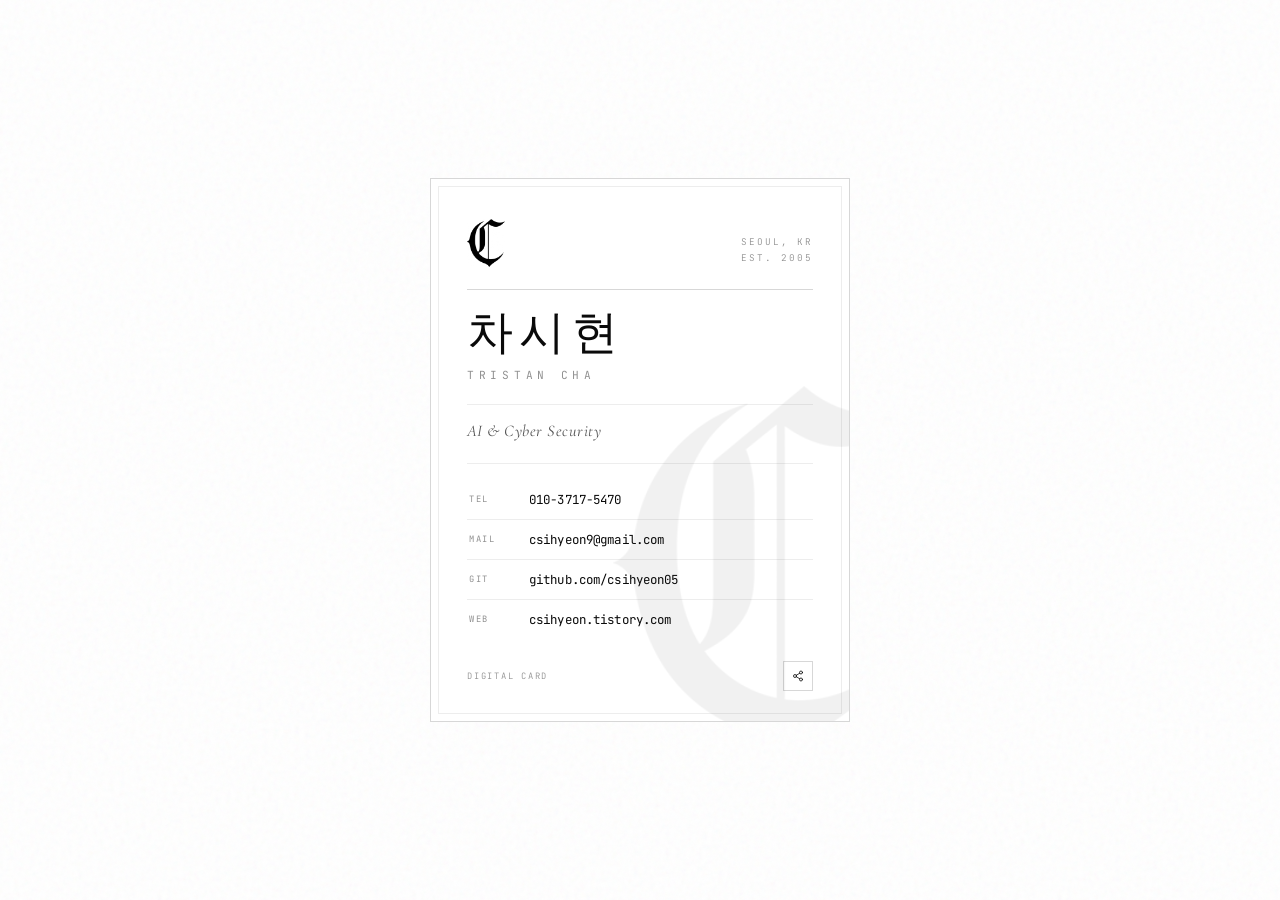
==== commit b89dd08f: "Add files via upload" ====
--- a/index.html
+++ b/index.html
@@ -1,379 +1,212 @@
 <!DOCTYPE html>
 <html lang="ko">
 <head>
-  <meta charset="UTF-8" />
-  <meta name="viewport" content="width=device-width, initial-scale=1.0, maximum-scale=1.0" />
-  <title>[차시현 · Tristan Cha]</title>
-  <link href="https://fonts.googleapis.com/css2?family=Cormorant+Garamond:wght@300;400;600&family=Montserrat:wght@200;400;600&display=swap" rel="stylesheet" />
-  <style>
-    :root {
-      --bg: #080808;
-      --silver-1: #f0f0f0;
-      --silver-2: #c8c8c8;
-      --silver-3: #909090;
-      --silver-4: #585858;
-      --glow: rgba(200, 200, 210, 0.18);
-      --line: rgba(180, 180, 200, 0.15);
-    }
-
-    *, *::before, *::after { box-sizing: border-box; margin: 0; padding: 0; }
-
-    html, body {
-      width: 100%; height: 100%;
-      background: var(--bg);
-      display: flex;
-      align-items: center;
-      justify-content: center;
-      min-height: 100dvh;
-      overflow: hidden;
-    }
-
-    /* Subtle noise texture overlay */
-    body::before {
-      content: '';
-      position: fixed; inset: 0;
-      background-image: url("data:image/svg+xml,%3Csvg viewBox='0 0 200 200' xmlns='http://www.w3.org/2000/svg'%3E%3Cfilter id='n'%3E%3CfeTurbulence type='fractalNoise' baseFrequency='0.9' numOctaves='4' stitchTiles='stitch'/%3E%3C/filter%3E%3Crect width='100%25' height='100%25' filter='url(%23n)' opacity='0.035'/%3E%3C/svg%3E");
-      pointer-events: none;
-      z-index: 0;
-    }
-
-    /* Ambient radial glow */
-    body::after {
-      content: '';
-      position: fixed; inset: 0;
-      background: radial-gradient(ellipse 70% 50% at 50% 50%, rgba(160,160,180,0.06) 0%, transparent 70%);
-      pointer-events: none;
-      z-index: 0;
-    }
-
-    .card {
-      position: relative;
-      z-index: 1;
-      width: min(92vw, 400px);
-      padding: 44px 40px 40px;
-      background: linear-gradient(145deg, #111111 0%, #0c0c0c 60%, #0a0a0a 100%);
-      border: 1px solid var(--line);
-      border-radius: 3px;
-      box-shadow:
-        0 0 0 1px rgba(255,255,255,0.03),
-        0 8px 60px rgba(0,0,0,0.8),
-        inset 0 1px 0 rgba(255,255,255,0.05);
-      animation: fadeUp 1s cubic-bezier(0.22, 1, 0.36, 1) both;
-    }
-
-    /* Thin top accent line */
-    .card::before {
-      content: '';
-      position: absolute;
-      top: 0; left: 10%; right: 10%;
-      height: 1px;
-      background: linear-gradient(90deg, transparent, rgba(200,200,220,0.5), transparent);
-    }
-
-    /* Corner marks */
-    .card::after {
-      content: '';
-      position: absolute;
-      top: 14px; right: 14px;
-      width: 10px; height: 10px;
-      border-top: 1px solid var(--silver-4);
-      border-right: 1px solid var(--silver-4);
-    }
-
-    .corner-bl {
-      position: absolute;
-      bottom: 14px; left: 14px;
-      width: 10px; height: 10px;
-      border-bottom: 1px solid var(--silver-4);
-      border-left: 1px solid var(--silver-4);
-    }
-
-    /* ── Header ── */
-    .header { margin-bottom: 28px; }
-
-    .name-ko {
-      font-family: 'Cormorant Garamond', serif;
-      font-weight: 600;
-      font-size: clamp(2rem, 10vw, 2.5rem);
-      letter-spacing: 0.12em;
-      line-height: 1;
-      background: linear-gradient(135deg, #ffffff 0%, #d8d8e0 40%, #a0a0b0 100%);
-      -webkit-background-clip: text;
-      -webkit-text-fill-color: transparent;
-      background-clip: text;
-      animation: shimmer 4s ease-in-out infinite;
-    }
-
-    .name-en {
-      font-family: 'Montserrat', sans-serif;
-      font-weight: 200;
-      font-size: clamp(0.65rem, 3vw, 0.75rem);
-      letter-spacing: 0.35em;
-      color: var(--silver-3);
-      margin-top: 6px;
-      text-transform: uppercase;
-    }
-
-    /* ── Divider ── */
-    .divider {
-      height: 1px;
-      background: linear-gradient(90deg, rgba(180,180,200,0.25), rgba(180,180,200,0.08) 80%, transparent);
-      margin: 20px 0;
-    }
-
-    /* ── Role badge ── */
-    .role {
-      font-family: 'Montserrat', sans-serif;
-      font-weight: 400;
-      font-size: clamp(0.6rem, 2.8vw, 0.68rem);
-      letter-spacing: 0.28em;
-      text-transform: uppercase;
-      color: var(--silver-3);
-      display: inline-flex;
-      align-items: center;
-      gap: 8px;
-      margin-bottom: 28px;
-    }
-
-    .role::before {
-      content: '';
-      display: inline-block;
-      width: 18px; height: 1px;
-      background: var(--silver-4);
-    }
-
-    /* ── Contact list ── */
-    .contacts { display: flex; flex-direction: column; gap: 14px; }
-
-    .contact-item {
-      display: flex;
-      align-items: center;
-      gap: 14px;
-      animation: fadeUp 1s cubic-bezier(0.22, 1, 0.36, 1) both;
-    }
-
-    .contact-item:nth-child(1) { animation-delay: 0.15s; }
-    .contact-item:nth-child(2) { animation-delay: 0.25s; }
-    .contact-item:nth-child(3) { animation-delay: 0.35s; }
-    .contact-item:nth-child(4) { animation-delay: 0.45s; }
-
-    .icon-wrap {
-      flex-shrink: 0;
-      width: 30px; height: 30px;
-      display: flex; align-items: center; justify-content: center;
-      border: 1px solid var(--line);
-      border-radius: 2px;
-      background: rgba(255,255,255,0.02);
-    }
-
-    .icon-wrap svg {
-      width: 13px; height: 13px;
-      stroke: var(--silver-3);
-      fill: none;
-      stroke-width: 1.5;
-      stroke-linecap: round;
-      stroke-linejoin: round;
-    }
-
-    .contact-text {
-      font-family: 'Montserrat', sans-serif;
-      font-weight: 400;
-      font-size: clamp(0.72rem, 3.2vw, 0.82rem);
-      letter-spacing: 0.04em;
-      color: var(--silver-2);
-    }
-
-    a.contact-text {
-      text-decoration: none;
-      color: var(--silver-2);
-      transition: color 0.3s;
-    }
-    a.contact-text:hover { color: var(--silver-1); }
-
-    /* ── Footer ── */
-    .footer {
-      margin-top: 28px;
-      display: flex;
-      align-items: center;
-      justify-content: flex-end;
-      gap: 6px;
-    }
-
-    .dot {
-      width: 4px; height: 4px;
-      border-radius: 50%;
-      background: var(--silver-4);
-    }
-    .dot:first-child { background: var(--silver-3); }
-
-    /* ── Share button ── */
-    .share-btn {
-      position: absolute;
-      top: 16px; right: 36px;
-      width: 28px; height: 28px;
-      display: flex; align-items: center; justify-content: center;
-      background: transparent;
-      border: 1px solid var(--line);
-      border-radius: 2px;
-      cursor: pointer;
-      transition: border-color 0.3s, background 0.3s;
-      z-index: 2;
-    }
-
-    .share-btn:hover {
-      border-color: var(--silver-4);
-      background: rgba(255,255,255,0.04);
-    }
-
-    .share-btn svg {
-      width: 12px; height: 12px;
-      stroke: var(--silver-3);
-      fill: none;
-      stroke-width: 1.8;
-      stroke-linecap: round;
-      stroke-linejoin: round;
-      transition: stroke 0.3s;
-    }
-
-    .share-btn:hover svg { stroke: var(--silver-1); }
-
-    /* Toast */
-    .toast {
-      position: fixed;
-      bottom: 32px; left: 50%;
-      transform: translateX(-50%) translateY(10px);
-      background: rgba(30,30,30,0.95);
-      border: 1px solid var(--line);
-      color: var(--silver-2);
-      font-family: 'Montserrat', sans-serif;
-      font-size: 0.7rem;
-      letter-spacing: 0.08em;
-      padding: 9px 18px;
-      border-radius: 2px;
-      white-space: nowrap;
-      opacity: 0;
-      pointer-events: none;
-      transition: opacity 0.3s, transform 0.3s;
-      z-index: 999;
-    }
-
-    .toast.show {
-      opacity: 1;
-      transform: translateX(-50%) translateY(0);
-    }
-
-    /* ── Animations ── */
-    @keyframes fadeUp {
-      from { opacity: 0; transform: translateY(14px); }
-      to   { opacity: 1; transform: translateY(0); }
-    }
-
-    @keyframes shimmer {
-      0%, 100% { filter: brightness(1); }
-      50%       { filter: brightness(1.15); }
-    }
-  </style>
+<meta charset="UTF-8" />
+<meta name="viewport" content="width=device-width, initial-scale=1.0" />
+<title>차시현 · Tristan Cha</title>
+<link rel="preconnect" href="https://fonts.googleapis.com">
+<link rel="preconnect" href="https://fonts.gstatic.com" crossorigin>
+<link href="https://fonts.googleapis.com/css2?family=Cormorant+Garamond:wght@300;400;500;600&family=JetBrains+Mono:wght@300;400;500&display=swap" rel="stylesheet" />
+<style>
+  :root{
+    --paper:#ffffff;
+    --ink:#0a0a0a;
+    --ink-70:rgba(10,10,10,.70);
+    --ink-45:rgba(10,10,10,.45);
+    --rule:rgba(10,10,10,.16);
+    --rule-soft:rgba(10,10,10,.07);
+  }
+  *,*::before,*::after{box-sizing:border-box;margin:0;padding:0}
+  html,body{width:100%;min-height:100dvh}
+  body{
+    background:var(--paper);
+    color:var(--ink);
+    display:flex;align-items:center;justify-content:center;
+    padding:24px;
+    -webkit-font-smoothing:antialiased;
+  }
+  /* 종이 질감 */
+  body::before{
+    content:'';position:fixed;inset:0;pointer-events:none;z-index:0;
+    background-image:url("data:image/svg+xml,%3Csvg viewBox='0 0 200 200' xmlns='http://www.w3.org/2000/svg'%3E%3Cfilter id='n'%3E%3CfeTurbulence type='fractalNoise' baseFrequency='0.85' numOctaves='4' stitchTiles='stitch'/%3E%3C/filter%3E%3Crect width='100%25' height='100%25' filter='url(%23n)' opacity='0.05'/%3E%3C/svg%3E");
+  }
+
+  .card{
+    position:relative;z-index:1;
+    width:min(94vw,420px);
+    padding:40px 36px 30px;
+    background:var(--paper);
+    border:1px solid var(--rule);
+    overflow:hidden;
+    animation:rise .9s cubic-bezier(.22,1,.36,1) both;
+  }
+  /* 이중 괘선(각인 느낌) */
+  .card::before{
+    content:'';position:absolute;inset:7px;border:1px solid var(--rule-soft);pointer-events:none;
+  }
+
+  /* 배경 워터마크 로고 */
+  .watermark{
+    position:absolute;right:-64px;bottom:-40px;
+    width:300px;opacity:.055;pointer-events:none;user-select:none;
+  }
+
+  /* 상단 인장 */
+  .seal{display:flex;align-items:flex-end;justify-content:space-between;gap:16px}
+  .seal img{width:38px;display:block}
+  .imprint{
+    font-family:'JetBrains Mono',monospace;font-weight:300;
+    font-size:.58rem;letter-spacing:.22em;text-transform:uppercase;
+    color:var(--ink-45);text-align:right;line-height:1.7;
+  }
+
+  .rule{height:1px;background:var(--rule);margin:22px 0 20px}
+  .rule.thin{background:var(--rule-soft);margin:22px 0 16px}
+
+  .name-ko{
+    font-family:'Cormorant Garamond',serif;font-weight:500;
+    font-size:clamp(2.3rem,11vw,2.9rem);letter-spacing:.14em;line-height:1;
+  }
+  .name-en{
+    font-family:'JetBrains Mono',monospace;font-weight:400;
+    font-size:clamp(.62rem,3vw,.7rem);letter-spacing:.42em;text-transform:uppercase;
+    color:var(--ink-45);margin-top:12px;
+  }
+  .role{
+    font-family:'Cormorant Garamond',serif;font-style:italic;font-weight:400;
+    font-size:1.02rem;letter-spacing:.03em;color:var(--ink-70);
+  }
+
+  .contacts{display:flex;flex-direction:column}
+  .contact-item{
+    display:flex;align-items:center;gap:14px;
+    padding:11px 2px;border-bottom:1px solid var(--rule-soft);
+    animation:rise .9s cubic-bezier(.22,1,.36,1) both;
+  }
+  .contact-item:last-child{border-bottom:none}
+  .contact-item:nth-child(1){animation-delay:.10s}
+  .contact-item:nth-child(2){animation-delay:.18s}
+  .contact-item:nth-child(3){animation-delay:.26s}
+  .contact-item:nth-child(4){animation-delay:.34s}
+
+  .label{
+    flex-shrink:0;width:46px;
+    font-family:'JetBrains Mono',monospace;font-weight:400;
+    font-size:.55rem;letter-spacing:.18em;text-transform:uppercase;color:var(--ink-45);
+  }
+  .value{
+    font-family:'JetBrains Mono',monospace;font-weight:400;
+    font-size:clamp(.7rem,3.1vw,.78rem);letter-spacing:.01em;color:var(--ink);
+    text-decoration:none;position:relative;
+  }
+  a.value::after{
+    content:'';position:absolute;left:0;right:0;bottom:-3px;height:1px;
+    background:var(--ink);transform:scaleX(0);transform-origin:left;
+    transition:transform .35s cubic-bezier(.22,1,.36,1);
+  }
+  a.value:hover::after,a.value:focus-visible::after{transform:scaleX(1)}
+  a.value:focus-visible{outline:1px solid var(--ink);outline-offset:4px}
+
+  .footer{
+    margin-top:22px;display:flex;align-items:center;justify-content:space-between;
+    font-family:'JetBrains Mono',monospace;font-weight:300;
+    font-size:.55rem;letter-spacing:.2em;text-transform:uppercase;color:var(--ink-45);
+  }
+
+  .share-btn{
+    background:transparent;border:1px solid var(--rule);
+    width:30px;height:30px;display:flex;align-items:center;justify-content:center;
+    cursor:pointer;transition:background .3s,border-color .3s;
+  }
+  .share-btn svg{width:12px;height:12px;stroke:var(--ink);fill:none;stroke-width:1.6;stroke-linecap:round;stroke-linejoin:round;transition:stroke .3s}
+  .share-btn:hover{background:var(--ink);border-color:var(--ink)}
+  .share-btn:hover svg{stroke:var(--paper)}
+  .share-btn:focus-visible{outline:1px solid var(--ink);outline-offset:3px}
+
+  .toast{
+    position:fixed;bottom:32px;left:50%;
+    transform:translateX(-50%) translateY(10px);
+    background:var(--ink);color:var(--paper);
+    font-family:'JetBrains Mono',monospace;font-size:.62rem;letter-spacing:.16em;text-transform:uppercase;
+    padding:10px 18px;white-space:nowrap;opacity:0;pointer-events:none;
+    transition:opacity .3s,transform .3s;z-index:99;
+  }
+  .toast.show{opacity:1;transform:translateX(-50%) translateY(0)}
+
+  @keyframes rise{from{opacity:0;transform:translateY(12px)}to{opacity:1;transform:translateY(0)}}
+  @media (prefers-reduced-motion:reduce){
+    *{animation:none!important;transition:none!important}
+  }
+</style>
 </head>
 <body>
   <div class="card">
-    <div class="corner-bl"></div>
-
-    <!-- Share button -->
-    <button class="share-btn" onclick="shareLink()" title="링크 공유">
-      <svg viewBox="0 0 24 24">
-        <circle cx="18" cy="5" r="3"/><circle cx="6" cy="12" r="3"/><circle cx="18" cy="19" r="3"/>
-        <line x1="8.59" y1="13.51" x2="15.42" y2="17.49"/>
-        <line x1="15.41" y1="6.51" x2="8.59" y2="10.49"/>
-      </svg>
-    </button>
-
-    <div class="header">
-      <div class="name-ko">차시현</div>
-      <div class="name-en">Tristan Cha</div>
+    <img class="watermark" src="[data-uri]" alt="" aria-hidden="true" />
+
+    <div class="seal">
+      <img src="[data-uri]" alt="차시현 로고" />
+      <div class="imprint">Seoul, KR<br>Est. 2005</div>
     </div>
 
-    <div class="divider"></div>
-
+    <div class="rule"></div>
+
+    <div class="name-ko">차시현</div>
+    <div class="name-en">Tristan Cha</div>
+
+    <div class="rule thin"></div>
     <div class="role">AI &amp; Cyber Security</div>
+    <div class="rule thin"></div>
 
     <div class="contacts">
-
-      <!-- Phone -->
-      <div class="contact-item">
-        <div class="icon-wrap">
-          <svg viewBox="0 0 24 24">
-            <path d="M22 16.92v3a2 2 0 01-2.18 2 19.79 19.79 0 01-8.63-3.07A19.5 19.5 0 013.07 10.8a19.79 19.79 0 01-3.07-8.68A2 2 0 012 2h3a2 2 0 012 1.72c.127.96.361 1.903.7 2.81a2 2 0 01-.45 2.11L6.91 9.91a16 16 0 006 6l1.27-1.27a2 2 0 012.11-.45c.907.339 1.85.573 2.81.7A2 2 0 0122 16.92z"/>
-          </svg>
-        </div>
-        <span class="contact-text">010-3717-5470</span>
-      </div>
-
-      <!-- Email -->
-      <div class="contact-item">
-        <div class="icon-wrap">
-          <svg viewBox="0 0 24 24">
-            <path d="M4 4h16c1.1 0 2 .9 2 2v12c0 1.1-.9 2-2 2H4c-1.1 0-2-.9-2-2V6c0-1.1.9-2 2-2z"/>
-            <polyline points="22,6 12,13 2,6"/>
-          </svg>
-        </div>
-        <a class="contact-text" href="mailto:example@gmail.com">csihyeon9@gmail.com</a>
-      </div>
-
-      <!-- GitHub -->
-      <div class="contact-item">
-        <div class="icon-wrap">
-          <svg viewBox="0 0 24 24">
-            <path d="M9 19c-5 1.5-5-2.5-7-3m14 6v-3.87a3.37 3.37 0 00-.94-2.61c3.14-.35 6.44-1.54 6.44-7A5.44 5.44 0 0020 4.77 5.07 5.07 0 0019.91 1S18.73.65 16 2.48a13.38 13.38 0 00-7 0C6.27.65 5.09 1 5.09 1A5.07 5.07 0 005 4.77a5.44 5.44 0 00-1.5 3.78c0 5.42 3.3 6.61 6.44 7A3.37 3.37 0 009 18.13V22"/>
-          </svg>
-        </div>
-        <a class="contact-text" href="https://github.com/csihyeon05" target="_blank" rel="noopener">github.com/csihyeon05</a>
-      </div>
-
-      <!-- Website -->
-      <div class="contact-item">
-        <div class="icon-wrap">
-          <svg viewBox="0 0 24 24">
-            <circle cx="12" cy="12" r="10"/>
-            <line x1="2" y1="12" x2="22" y2="12"/>
-            <path d="M12 2a15.3 15.3 0 014 10 15.3 15.3 0 01-4 10 15.3 15.3 0 01-4-10 15.3 15.3 0 014-10z"/>
-          </svg>
-        </div>
-        <a class="contact-text" href="https://csihyeon.tistory.com" target="_blank" rel="noopener">csihyeon.tistory.com</a>
-      </div>
-
+      <div class="contact-item">
+        <span class="label">Tel</span>
+        <span class="value">010-3717-5470</span>
+      </div>
+      <div class="contact-item">
+        <span class="label">Mail</span>
+        <a class="value" href="mailto:csihyeon9@gmail.com">csihyeon9@gmail.com</a>
+      </div>
+      <div class="contact-item">
+        <span class="label">Git</span>
+        <a class="value" href="https://github.com/csihyeon05" target="_blank" rel="noopener">github.com/csihyeon05</a>
+      </div>
+      <div class="contact-item">
+        <span class="label">Web</span>
+        <a class="value" href="https://csihyeon.tistory.com" target="_blank" rel="noopener">csihyeon.tistory.com</a>
+      </div>
     </div>
 
     <div class="footer">
-      <div class="dot"></div>
-      <div class="dot"></div>
-      <div class="dot"></div>
+      <span>Digital Card</span>
+      <button class="share-btn" onclick="shareLink()" title="링크 복사" aria-label="링크 복사">
+        <svg viewBox="0 0 24 24">
+          <circle cx="18" cy="5" r="3"/><circle cx="6" cy="12" r="3"/><circle cx="18" cy="19" r="3"/>
+          <line x1="8.59" y1="13.51" x2="15.42" y2="17.49"/>
+          <line x1="15.41" y1="6.51" x2="8.59" y2="10.49"/>
+        </svg>
+      </button>
     </div>
   </div>
-  <div class="toast" id="toast">Copied!</div>
-
-  <script>
-    async function shareLink() {
-      const url = window.location.href;
-      if (navigator.share) {
-        try {
-          await navigator.share({ title: '차시현 · Sihyun Cha', url });
-          return;
-        } catch (_) {}
-      }
-      try {
-        await navigator.clipboard.writeText(url);
-      } catch (_) {
-        const ta = document.createElement('textarea');
-        ta.value = url;
-        ta.style.position = 'fixed'; ta.style.opacity = '0';
-        document.body.appendChild(ta); ta.select();
-        document.execCommand('copy');
-        document.body.removeChild(ta);
-      }
-      const t = document.getElementById('toast');
-      t.classList.add('show');
-      setTimeout(() => t.classList.remove('show'), 2000);
-    }
-  </script>
+
+  <div class="toast" id="toast">Copied</div>
+
+<script>
+async function shareLink(){
+  const url=window.location.href;
+  if(navigator.share){
+    try{ await navigator.share({title:'차시현 · Tristan Cha',url}); return; }catch(_){}
+  }
+  try{ await navigator.clipboard.writeText(url); }
+  catch(_){
+    const ta=document.createElement('textarea');
+    ta.value=url; ta.style.position='fixed'; ta.style.opacity='0';
+    document.body.appendChild(ta); ta.select();
+    document.execCommand('copy'); document.body.removeChild(ta);
+  }
+  const t=document.getElementById('toast');
+  t.classList.add('show');
+  setTimeout(()=>t.classList.remove('show'),1800);
+}
+</script>
 </body>
 </html>
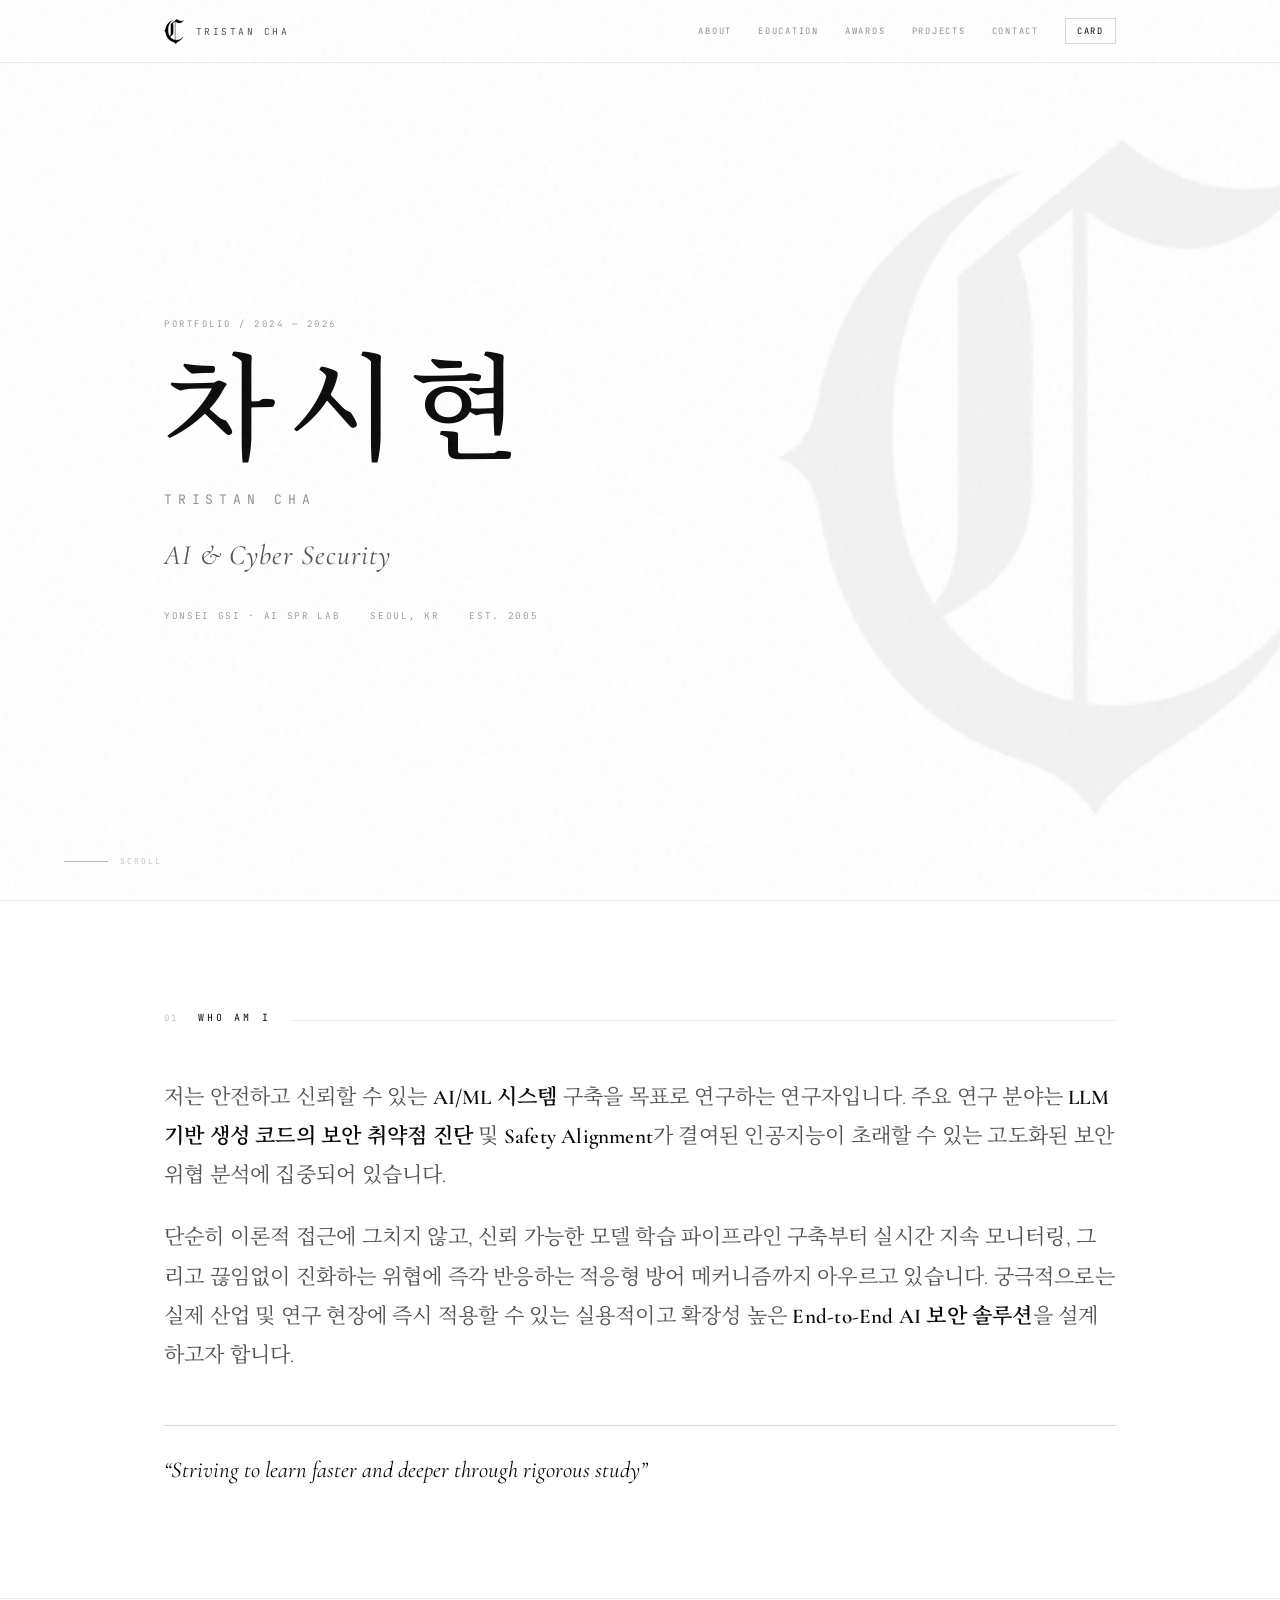
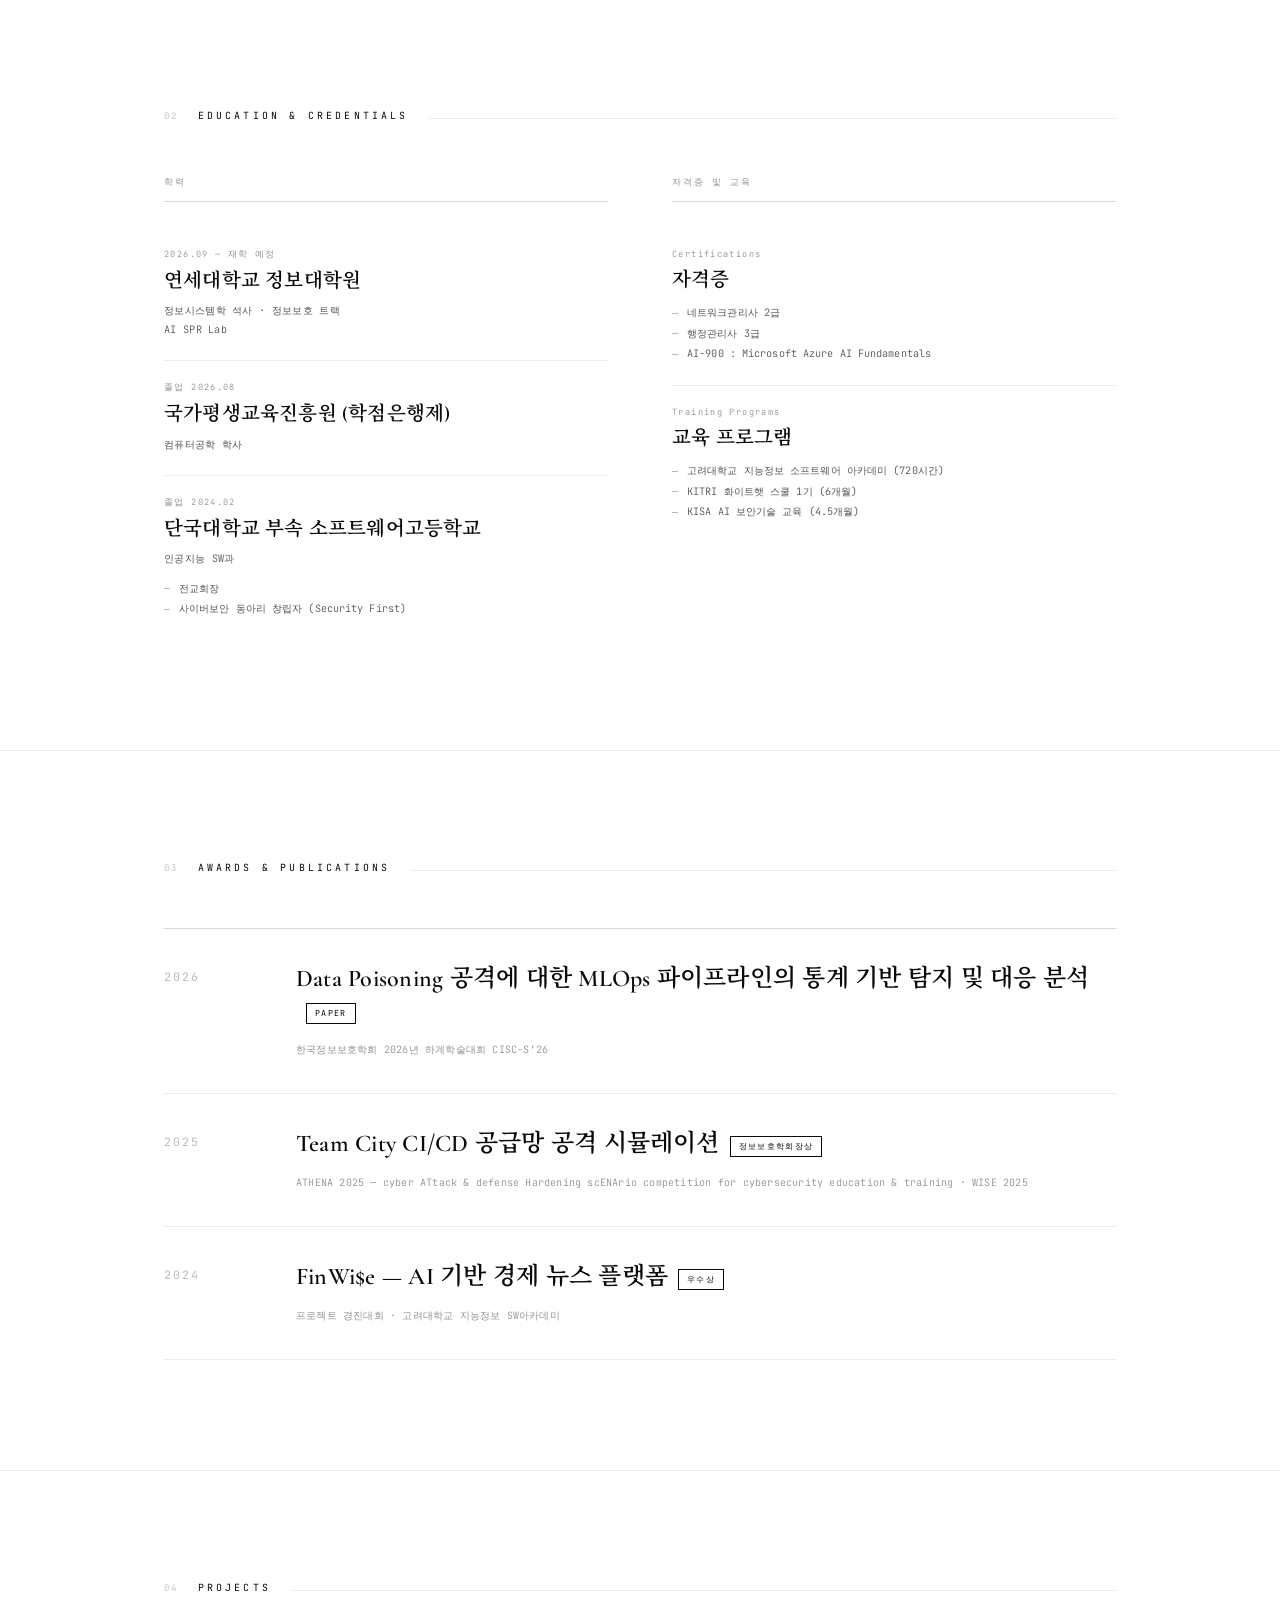
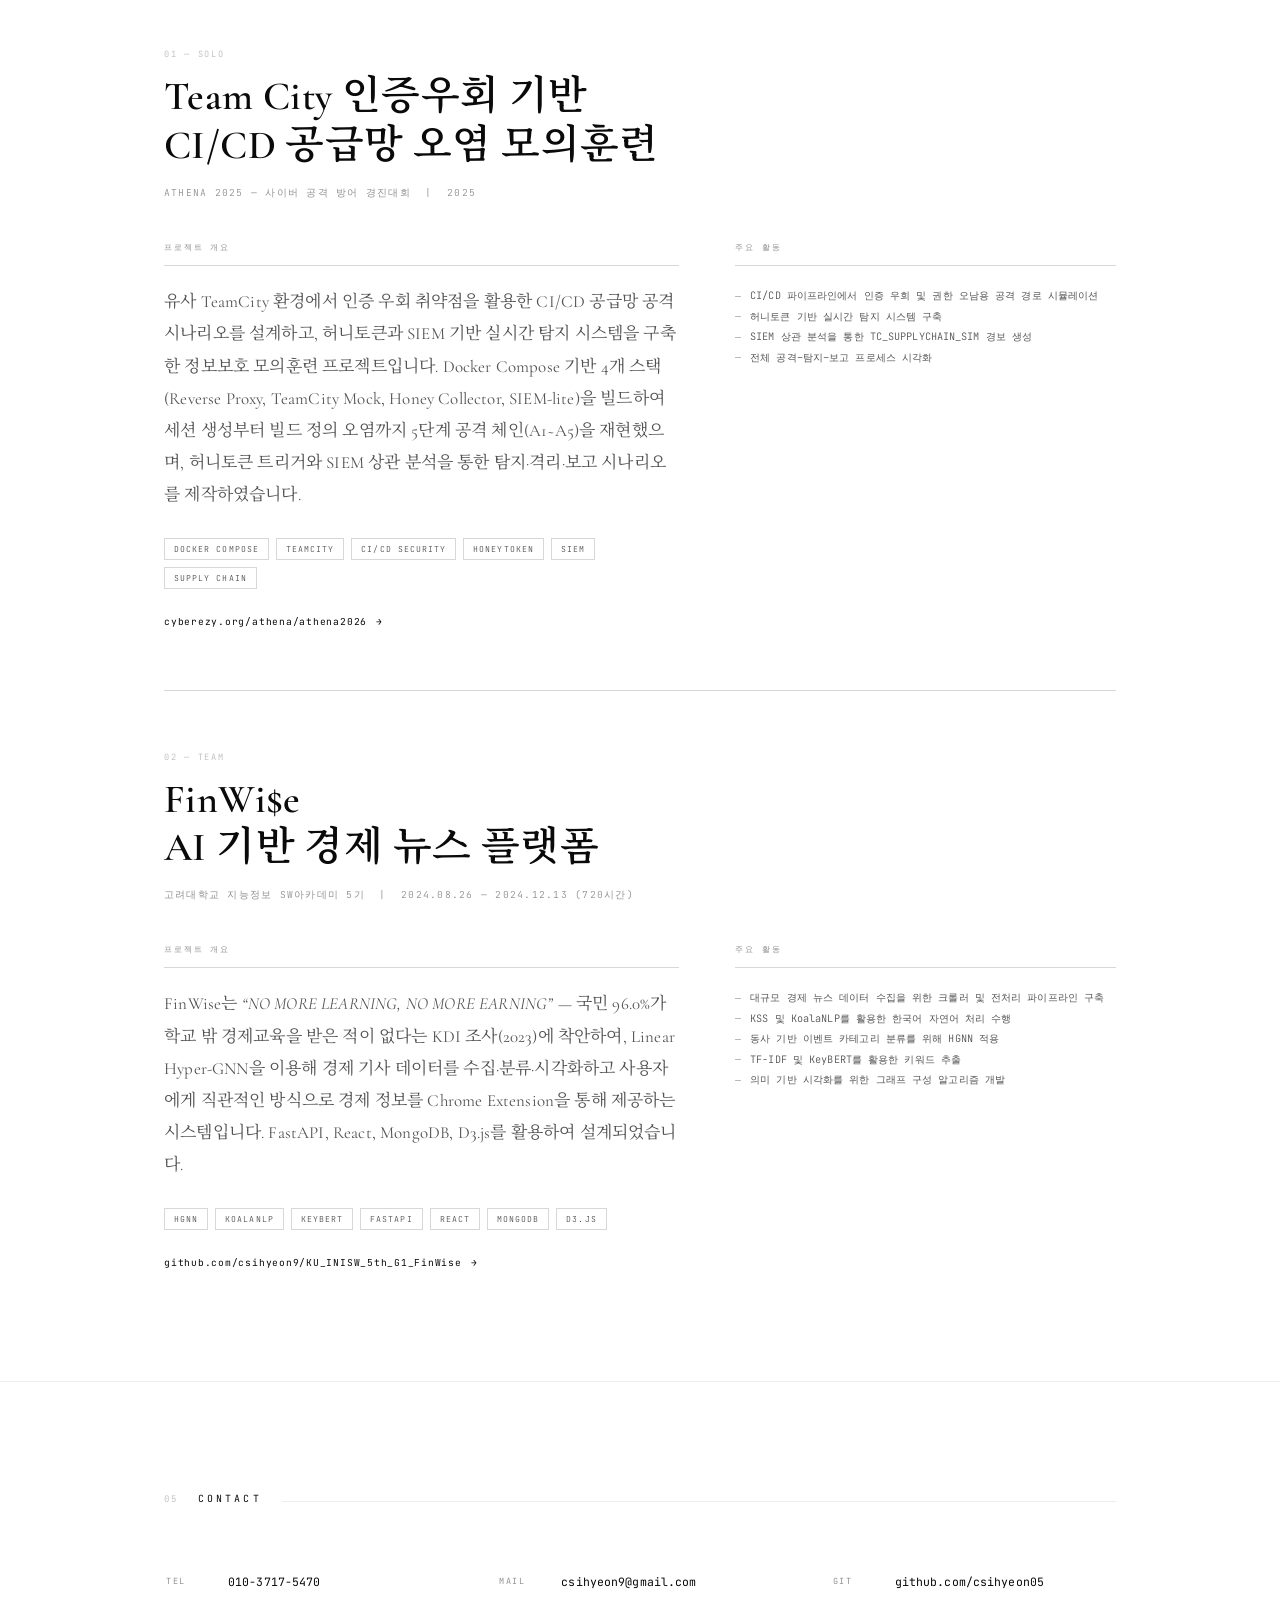
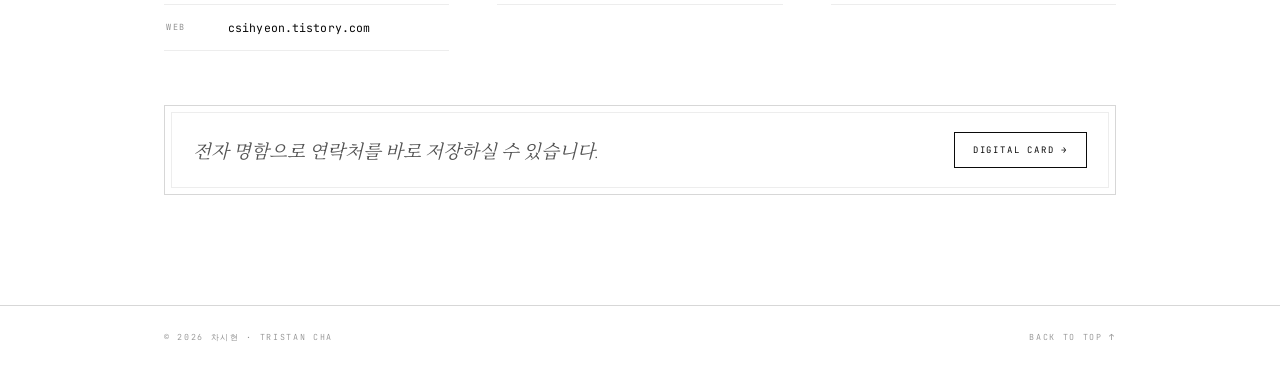
==== commit 9d378eff: "Add files via upload" ====
--- a/index.html
+++ b/index.html
@@ -3,161 +3,596 @@
 <head>
 <meta charset="UTF-8" />
 <meta name="viewport" content="width=device-width, initial-scale=1.0" />
-<title>차시현 · Tristan Cha</title>
+<title>차시현 · Tristan Cha — Portfolio</title>
+<meta name="description" content="차시현 (Tristan Cha) — AI & Cyber Security. LLM 생성 코드 보안, MLOps 파이프라인 방어, CI/CD 공급망 보안 연구 포트폴리오." />
+<meta name="author" content="차시현 (Tristan Cha)" />
+<meta property="og:title" content="차시현 · Tristan Cha — Portfolio" />
+<meta property="og:description" content="AI & Cyber Security · 연세대학교 정보대학원 AI SPR Lab" />
+<meta property="og:type" content="website" />
+<link rel="icon" href="[data-uri]" />
 <link rel="preconnect" href="https://fonts.googleapis.com">
 <link rel="preconnect" href="https://fonts.gstatic.com" crossorigin>
-<link href="https://fonts.googleapis.com/css2?family=Cormorant+Garamond:wght@300;400;500;600&family=JetBrains+Mono:wght@300;400;500&display=swap" rel="stylesheet" />
+<link href="https://fonts.googleapis.com/css2?family=Cormorant+Garamond:ital,wght@0,300;0,400;0,500;0,600;1,400&family=Noto+Serif+KR:wght@300;400;500;600&family=JetBrains+Mono:wght@300;400;500&display=swap" rel="stylesheet" />
 <style>
   :root{
+    --logo:url("[data-uri]");
     --paper:#ffffff;
     --ink:#0a0a0a;
     --ink-70:rgba(10,10,10,.70);
     --ink-45:rgba(10,10,10,.45);
+    --ink-28:rgba(10,10,10,.28);
     --rule:rgba(10,10,10,.16);
     --rule-soft:rgba(10,10,10,.07);
+    --serif:'Cormorant Garamond','Noto Serif KR',Georgia,serif;
+    --mono:'JetBrains Mono',ui-monospace,SFMono-Regular,Menlo,monospace;
+    --gutter:clamp(20px,5vw,64px);
+    --maxw:1080px;
   }
   *,*::before,*::after{box-sizing:border-box;margin:0;padding:0}
-  html,body{width:100%;min-height:100dvh}
+  html{scroll-behavior:smooth;scroll-padding-top:78px}
   body{
-    background:var(--paper);
-    color:var(--ink);
-    display:flex;align-items:center;justify-content:center;
-    padding:24px;
+    background:var(--paper);color:var(--ink);
     -webkit-font-smoothing:antialiased;
+    font-family:var(--mono);font-weight:400;
+    overflow-x:hidden;
   }
   /* 종이 질감 */
   body::before{
-    content:'';position:fixed;inset:0;pointer-events:none;z-index:0;
+    content:'';position:fixed;inset:0;pointer-events:none;z-index:60;
     background-image:url("data:image/svg+xml,%3Csvg viewBox='0 0 200 200' xmlns='http://www.w3.org/2000/svg'%3E%3Cfilter id='n'%3E%3CfeTurbulence type='fractalNoise' baseFrequency='0.85' numOctaves='4' stitchTiles='stitch'/%3E%3C/filter%3E%3Crect width='100%25' height='100%25' filter='url(%23n)' opacity='0.05'/%3E%3C/svg%3E");
   }
 
-  .card{
-    position:relative;z-index:1;
-    width:min(94vw,420px);
-    padding:40px 36px 30px;
-    background:var(--paper);
-    border:1px solid var(--rule);
-    overflow:hidden;
-    animation:rise .9s cubic-bezier(.22,1,.36,1) both;
-  }
-  /* 이중 괘선(각인 느낌) */
-  .card::before{
-    content:'';position:absolute;inset:7px;border:1px solid var(--rule-soft);pointer-events:none;
-  }
-
-  /* 배경 워터마크 로고 */
-  .watermark{
-    position:absolute;right:-64px;bottom:-40px;
-    width:300px;opacity:.055;pointer-events:none;user-select:none;
-  }
-
-  /* 상단 인장 */
-  .seal{display:flex;align-items:flex-end;justify-content:space-between;gap:16px}
-  .seal img{width:38px;display:block}
-  .imprint{
-    font-family:'JetBrains Mono',monospace;font-weight:300;
-    font-size:.58rem;letter-spacing:.22em;text-transform:uppercase;
-    color:var(--ink-45);text-align:right;line-height:1.7;
-  }
-
-  .rule{height:1px;background:var(--rule);margin:22px 0 20px}
-  .rule.thin{background:var(--rule-soft);margin:22px 0 16px}
-
-  .name-ko{
-    font-family:'Cormorant Garamond',serif;font-weight:500;
-    font-size:clamp(2.3rem,11vw,2.9rem);letter-spacing:.14em;line-height:1;
+  .wrap{width:100%;max-width:var(--maxw);margin:0 auto;padding:0 var(--gutter)}
+
+  /* ─────────── 상단 고정 바 ─────────── */
+  .topbar{
+    position:fixed;top:0;left:0;right:0;z-index:50;
+    background:rgba(255,255,255,.88);
+    backdrop-filter:saturate(180%) blur(12px);
+    -webkit-backdrop-filter:saturate(180%) blur(12px);
+    border-bottom:1px solid var(--rule-soft);
+    transition:border-color .4s;
+  }
+  .topbar.scrolled{border-bottom-color:var(--rule)}
+  .topbar .wrap{display:flex;align-items:center;justify-content:space-between;height:62px;gap:20px}
+  .brand{display:flex;align-items:center;gap:12px;text-decoration:none;color:var(--ink);flex-shrink:0}
+  .brand .mark{width:20px;height:25px;background:var(--logo) center/contain no-repeat}
+  .brand .txt{
+    font-family:var(--mono);font-weight:400;font-size:.6rem;
+    letter-spacing:.26em;text-transform:uppercase;color:var(--ink-70);
+  }
+  nav{display:flex;align-items:center;gap:clamp(12px,2.4vw,26px);overflow-x:auto;scrollbar-width:none}
+  nav::-webkit-scrollbar{display:none}
+  nav a{
+    font-family:var(--mono);font-weight:400;font-size:.55rem;
+    letter-spacing:.2em;text-transform:uppercase;
+    color:var(--ink-45);text-decoration:none;white-space:nowrap;
+    position:relative;padding:4px 0;transition:color .3s;
+  }
+  nav a::after{
+    content:'';position:absolute;left:0;right:0;bottom:0;height:1px;background:var(--ink);
+    transform:scaleX(0);transform-origin:left;transition:transform .35s cubic-bezier(.22,1,.36,1);
+  }
+  nav a:hover,nav a.active{color:var(--ink)}
+  nav a:hover::after,nav a.active::after{transform:scaleX(1)}
+  nav a.card-link{color:var(--ink);border:1px solid var(--rule);padding:6px 11px}
+  nav a.card-link::after{display:none}
+  nav a.card-link:hover{background:var(--ink);color:var(--paper);border-color:var(--ink)}
+
+  /* ─────────── 히어로 ─────────── */
+  .hero{
+    position:relative;min-height:100svh;display:flex;align-items:center;
+    padding:110px 0 70px;overflow:hidden;
+  }
+  .hero .watermark{
+    position:absolute;right:calc(var(--gutter) * -0.6);top:50%;transform:translateY(-46%);
+    width:min(52vw,540px);aspect-ratio:1/1.25;
+    background:var(--logo) center/contain no-repeat;
+    opacity:.05;pointer-events:none;user-select:none;
+  }
+  .hero-inner{position:relative;z-index:1}
+  .eyebrow{
+    font-family:var(--mono);font-weight:300;font-size:.56rem;
+    letter-spacing:.28em;text-transform:uppercase;color:var(--ink-45);
+  }
+  h1.name-ko{
+    font-family:var(--serif);font-weight:500;
+    font-size:clamp(3.4rem,15vw,7.2rem);letter-spacing:.1em;line-height:1;
+    margin:26px 0 0;
   }
   .name-en{
-    font-family:'JetBrains Mono',monospace;font-weight:400;
-    font-size:clamp(.62rem,3vw,.7rem);letter-spacing:.42em;text-transform:uppercase;
-    color:var(--ink-45);margin-top:12px;
-  }
-  .role{
-    font-family:'Cormorant Garamond',serif;font-style:italic;font-weight:400;
-    font-size:1.02rem;letter-spacing:.03em;color:var(--ink-70);
-  }
-
-  .contacts{display:flex;flex-direction:column}
-  .contact-item{
-    display:flex;align-items:center;gap:14px;
-    padding:11px 2px;border-bottom:1px solid var(--rule-soft);
-    animation:rise .9s cubic-bezier(.22,1,.36,1) both;
-  }
-  .contact-item:last-child{border-bottom:none}
-  .contact-item:nth-child(1){animation-delay:.10s}
-  .contact-item:nth-child(2){animation-delay:.18s}
-  .contact-item:nth-child(3){animation-delay:.26s}
-  .contact-item:nth-child(4){animation-delay:.34s}
-
-  .label{
+    font-family:var(--mono);font-weight:400;
+    font-size:clamp(.66rem,2.6vw,.82rem);letter-spacing:.44em;text-transform:uppercase;
+    color:var(--ink-45);margin-top:20px;
+  }
+  .hero .role{
+    font-family:var(--serif);font-style:italic;font-weight:400;
+    font-size:clamp(1.2rem,4.4vw,1.75rem);letter-spacing:.03em;color:var(--ink-70);
+    margin-top:30px;
+  }
+  .hero-meta{
+    display:flex;flex-wrap:wrap;gap:10px 30px;margin-top:38px;
+    font-family:var(--mono);font-weight:300;font-size:.58rem;
+    letter-spacing:.18em;text-transform:uppercase;color:var(--ink-45);
+  }
+  .scroll-cue{
+    position:absolute;bottom:34px;left:var(--gutter);z-index:1;
+    display:flex;align-items:center;gap:12px;
+    font-family:var(--mono);font-weight:300;font-size:.5rem;
+    letter-spacing:.24em;text-transform:uppercase;color:var(--ink-28);
+  }
+  .scroll-cue .line{width:44px;height:1px;background:var(--ink-28);transform-origin:left;animation:sweep 2.4s ease-in-out infinite}
+  @keyframes sweep{0%,100%{transform:scaleX(.35)}50%{transform:scaleX(1)}}
+
+  /* ─────────── 섹션 공통 ─────────── */
+  section{padding:clamp(64px,10vw,110px) 0;border-top:1px solid var(--rule-soft)}
+  .sec-head{display:flex;align-items:baseline;gap:20px;margin-bottom:clamp(34px,5vw,54px)}
+  .sec-num{
+    font-family:var(--mono);font-weight:300;font-size:.56rem;
+    letter-spacing:.2em;color:var(--ink-28);flex-shrink:0;
+  }
+  .sec-title{
+    font-family:var(--mono);font-weight:400;font-size:.62rem;
+    letter-spacing:.32em;text-transform:uppercase;color:var(--ink);
+  }
+  .sec-head .fill{flex:1;height:1px;background:var(--rule-soft)}
+
+  .lead{
+    font-family:var(--serif);font-weight:400;
+    font-size:clamp(1.06rem,2.5vw,1.32rem);line-height:1.85;letter-spacing:.01em;
+    color:var(--ink-70);
+  }
+  .lead + .lead{margin-top:1.1em}
+  .lead strong{font-weight:600;color:var(--ink)}
+
+  .quote{
+    margin-top:clamp(34px,5vw,50px);padding:26px 0 0;border-top:1px solid var(--rule);
+    font-family:var(--serif);font-style:italic;font-weight:400;
+    font-size:clamp(1.05rem,3vw,1.42rem);line-height:1.6;color:var(--ink);
+  }
+
+  /* ─────────── 학력 / 자격증 ─────────── */
+  .cols{display:grid;grid-template-columns:1fr 1fr;gap:clamp(30px,5vw,64px)}
+  .col-label{
+    font-family:var(--mono);font-weight:400;font-size:.55rem;
+    letter-spacing:.22em;text-transform:uppercase;color:var(--ink-45);
+    padding-bottom:12px;border-bottom:1px solid var(--rule);margin-bottom:26px;
+  }
+  .entry{padding:20px 0;border-bottom:1px solid var(--rule-soft)}
+  .entry:last-child{border-bottom:none}
+  .entry .when{
+    font-family:var(--mono);font-weight:300;font-size:.54rem;
+    letter-spacing:.16em;color:var(--ink-45);
+  }
+  .entry .what{
+    font-family:var(--serif);font-weight:600;font-size:1.22rem;letter-spacing:.01em;
+    margin-top:8px;line-height:1.3;
+  }
+  .entry .sub{
+    font-family:var(--mono);font-weight:300;font-size:.64rem;letter-spacing:.03em;
+    color:var(--ink-70);margin-top:8px;line-height:1.85;
+  }
+  ul.ticks{list-style:none;margin-top:10px}
+  ul.ticks li{
+    position:relative;padding-left:15px;
+    font-family:var(--mono);font-weight:300;font-size:.64rem;letter-spacing:.01em;
+    color:var(--ink-70);line-height:2;
+  }
+  ul.ticks li::before{
+    content:'';position:absolute;left:0;top:.92em;width:6px;height:1px;background:var(--ink-28);
+  }
+
+  /* ─────────── 성과 타임라인 ─────────── */
+  .timeline{border-top:1px solid var(--rule)}
+  .tl-item{
+    display:grid;grid-template-columns:96px 1fr;gap:clamp(16px,3vw,36px);
+    padding:clamp(24px,4vw,34px) 0;border-bottom:1px solid var(--rule-soft);
+    align-items:start;
+  }
+  .tl-year{
+    font-family:var(--mono);font-weight:400;font-size:.72rem;letter-spacing:.16em;
+    color:var(--ink-28);padding-top:6px;transition:color .4s;
+  }
+  .tl-item:hover .tl-year{color:var(--ink)}
+  .tl-title{
+    font-family:var(--serif);font-weight:600;font-size:clamp(1.2rem,3.2vw,1.5rem);
+    line-height:1.35;letter-spacing:.01em;
+  }
+  .tl-award{
+    display:inline-block;margin-left:10px;vertical-align:middle;
+    font-family:var(--mono);font-weight:400;font-size:.52rem;
+    letter-spacing:.16em;text-transform:uppercase;
+    border:1px solid var(--ink);padding:4px 8px;white-space:nowrap;
+  }
+  .tl-desc{
+    font-family:var(--mono);font-weight:300;font-size:.63rem;letter-spacing:.02em;
+    color:var(--ink-45);margin-top:12px;line-height:1.95;
+  }
+
+  /* ─────────── 프로젝트 ─────────── */
+  .project{padding-top:clamp(40px,6vw,60px);margin-top:clamp(40px,6vw,60px);border-top:1px solid var(--rule)}
+  .project:first-of-type{padding-top:0;margin-top:0;border-top:none}
+  .p-index{
+    font-family:var(--mono);font-weight:300;font-size:.54rem;
+    letter-spacing:.2em;text-transform:uppercase;color:var(--ink-28);
+  }
+  .p-title{
+    font-family:var(--serif);font-weight:600;
+    font-size:clamp(1.7rem,5.2vw,2.5rem);line-height:1.22;letter-spacing:.01em;
+    margin-top:12px;
+  }
+  .p-org{
+    font-family:var(--mono);font-weight:300;font-size:.6rem;letter-spacing:.13em;
+    color:var(--ink-45);margin-top:14px;line-height:1.8;
+  }
+  .p-body{display:grid;grid-template-columns:1.15fr .85fr;gap:clamp(28px,5vw,56px);margin-top:clamp(28px,4vw,40px)}
+  .p-block-label{
+    font-family:var(--mono);font-weight:400;font-size:.53rem;
+    letter-spacing:.22em;text-transform:uppercase;color:var(--ink-45);
+    padding-bottom:11px;border-bottom:1px solid var(--rule);margin-bottom:20px;
+  }
+  .p-overview{
+    font-family:var(--serif);font-weight:400;font-size:1.06rem;line-height:1.9;
+    color:var(--ink-70);letter-spacing:.01em;
+  }
+  .tags{display:flex;flex-wrap:wrap;gap:7px;margin-top:26px}
+  .tag{
+    font-family:var(--mono);font-weight:300;font-size:.51rem;
+    letter-spacing:.13em;text-transform:uppercase;color:var(--ink-70);
+    border:1px solid var(--rule);padding:5px 9px;
+  }
+  .p-link{
+    display:inline-flex;align-items:center;gap:9px;margin-top:26px;
+    font-family:var(--mono);font-weight:400;font-size:.6rem;letter-spacing:.08em;
+    color:var(--ink);text-decoration:none;position:relative;
+  }
+  .p-link span.arrow{transition:transform .35s cubic-bezier(.22,1,.36,1)}
+  .p-link:hover span.arrow{transform:translateX(5px)}
+  .p-link .u{position:absolute;left:0;bottom:-4px;height:1px;background:var(--ink);width:100%;transform:scaleX(0);transform-origin:left;transition:transform .35s cubic-bezier(.22,1,.36,1)}
+  .p-link:hover .u{transform:scaleX(1)}
+
+  /* ─────────── 연락처 ─────────── */
+  .contacts{display:grid;grid-template-columns:repeat(auto-fit,minmax(240px,1fr));gap:0 clamp(24px,4vw,48px)}
+  .contact-item{display:flex;align-items:center;gap:16px;padding:15px 2px;border-bottom:1px solid var(--rule-soft)}
+  .contact-item .label{
     flex-shrink:0;width:46px;
-    font-family:'JetBrains Mono',monospace;font-weight:400;
-    font-size:.55rem;letter-spacing:.18em;text-transform:uppercase;color:var(--ink-45);
-  }
-  .value{
-    font-family:'JetBrains Mono',monospace;font-weight:400;
-    font-size:clamp(.7rem,3.1vw,.78rem);letter-spacing:.01em;color:var(--ink);
-    text-decoration:none;position:relative;
+    font-family:var(--mono);font-weight:400;font-size:.53rem;
+    letter-spacing:.18em;text-transform:uppercase;color:var(--ink-45);
+  }
+  .contact-item .value{
+    font-family:var(--mono);font-weight:400;font-size:.72rem;letter-spacing:.01em;
+    color:var(--ink);text-decoration:none;position:relative;
   }
   a.value::after{
-    content:'';position:absolute;left:0;right:0;bottom:-3px;height:1px;
-    background:var(--ink);transform:scaleX(0);transform-origin:left;
-    transition:transform .35s cubic-bezier(.22,1,.36,1);
+    content:'';position:absolute;left:0;right:0;bottom:-3px;height:1px;background:var(--ink);
+    transform:scaleX(0);transform-origin:left;transition:transform .35s cubic-bezier(.22,1,.36,1);
   }
   a.value:hover::after,a.value:focus-visible::after{transform:scaleX(1)}
-  a.value:focus-visible{outline:1px solid var(--ink);outline-offset:4px}
-
-  .footer{
-    margin-top:22px;display:flex;align-items:center;justify-content:space-between;
-    font-family:'JetBrains Mono',monospace;font-weight:300;
-    font-size:.55rem;letter-spacing:.2em;text-transform:uppercase;color:var(--ink-45);
-  }
-
-  .share-btn{
-    background:transparent;border:1px solid var(--rule);
-    width:30px;height:30px;display:flex;align-items:center;justify-content:center;
-    cursor:pointer;transition:background .3s,border-color .3s;
-  }
-  .share-btn svg{width:12px;height:12px;stroke:var(--ink);fill:none;stroke-width:1.6;stroke-linecap:round;stroke-linejoin:round;transition:stroke .3s}
-  .share-btn:hover{background:var(--ink);border-color:var(--ink)}
-  .share-btn:hover svg{stroke:var(--paper)}
-  .share-btn:focus-visible{outline:1px solid var(--ink);outline-offset:3px}
-
-  .toast{
-    position:fixed;bottom:32px;left:50%;
-    transform:translateX(-50%) translateY(10px);
-    background:var(--ink);color:var(--paper);
-    font-family:'JetBrains Mono',monospace;font-size:.62rem;letter-spacing:.16em;text-transform:uppercase;
-    padding:10px 18px;white-space:nowrap;opacity:0;pointer-events:none;
-    transition:opacity .3s,transform .3s;z-index:99;
-  }
-  .toast.show{opacity:1;transform:translateX(-50%) translateY(0)}
-
-  @keyframes rise{from{opacity:0;transform:translateY(12px)}to{opacity:1;transform:translateY(0)}}
+  a:focus-visible{outline:1px solid var(--ink);outline-offset:4px}
+
+  .card-cta{
+    display:flex;align-items:center;justify-content:space-between;gap:20px;flex-wrap:wrap;
+    margin-top:clamp(38px,5vw,54px);padding:26px 28px;border:1px solid var(--rule);position:relative;
+  }
+  .card-cta::before{content:'';position:absolute;inset:6px;border:1px solid var(--rule-soft);pointer-events:none}
+  .card-cta .t{font-family:var(--serif);font-style:italic;font-size:1.16rem;color:var(--ink-70);position:relative}
+  .card-cta a{
+    position:relative;font-family:var(--mono);font-weight:400;font-size:.56rem;
+    letter-spacing:.2em;text-transform:uppercase;text-decoration:none;color:var(--ink);
+    border:1px solid var(--ink);padding:11px 18px;transition:background .3s,color .3s;
+  }
+  .card-cta a:hover{background:var(--ink);color:var(--paper)}
+
+  footer{
+    border-top:1px solid var(--rule);padding:26px 0 40px;
+  }
+  footer .wrap{
+    display:flex;align-items:center;justify-content:space-between;gap:16px;flex-wrap:wrap;
+    font-family:var(--mono);font-weight:300;font-size:.52rem;
+    letter-spacing:.2em;text-transform:uppercase;color:var(--ink-45);
+  }
+  .to-top{color:var(--ink-45);text-decoration:none;transition:color .3s}
+  .to-top:hover{color:var(--ink)}
+
+  /* ─────────── 등장 애니메이션 ─────────── */
+  .reveal{opacity:0;transform:translateY(16px);transition:opacity .9s cubic-bezier(.22,1,.36,1),transform .9s cubic-bezier(.22,1,.36,1)}
+  .reveal.in{opacity:1;transform:none}
+  .hero .reveal{transition-delay:var(--d,0s)}
+
+  @media (max-width:820px){
+    .cols{grid-template-columns:1fr}
+    .p-body{grid-template-columns:1fr}
+    .tl-item{grid-template-columns:1fr;gap:8px}
+    .tl-year{padding-top:0}
+    .brand .txt{display:none}
+    html{scroll-padding-top:70px}
+  }
+  @media (max-width:560px){
+    nav{gap:10px}
+    nav a{font-size:.48rem;letter-spacing:.12em}
+    nav a.card-link{padding:5px 8px}
+    .topbar .wrap{height:56px;gap:12px}
+    html{scroll-padding-top:64px}
+  }
   @media (prefers-reduced-motion:reduce){
     *{animation:none!important;transition:none!important}
+    .reveal{opacity:1;transform:none}
+    html{scroll-behavior:auto}
+  }
+  @media print{
+    .topbar,.scroll-cue,.card-cta{display:none}
+    body::before{display:none}
+    section{page-break-inside:avoid}
   }
 </style>
 </head>
 <body>
-  <div class="card">
-    <img class="watermark" src="[data-uri]" alt="" aria-hidden="true" />
-
-    <div class="seal">
-      <img src="[data-uri]" alt="차시현 로고" />
-      <div class="imprint">Seoul, KR<br>Est. 2005</div>
-    </div>
-
-    <div class="rule"></div>
-
-    <div class="name-ko">차시현</div>
-    <div class="name-en">Tristan Cha</div>
-
-    <div class="rule thin"></div>
-    <div class="role">AI &amp; Cyber Security</div>
-    <div class="rule thin"></div>
-
-    <div class="contacts">
+
+<header class="topbar" id="topbar">
+  <div class="wrap">
+    <a class="brand" href="#top">
+      <span class="mark" aria-hidden="true"></span>
+      <span class="txt">Tristan Cha</span>
+    </a>
+    <nav>
+      <a href="#about">About</a>
+      <a href="#education">Education</a>
+      <a href="#awards">Awards</a>
+      <a href="#projects">Projects</a>
+      <a href="#contact">Contact</a>
+      <a class="card-link" href="card.html">Card</a>
+    </nav>
+  </div>
+</header>
+
+<!-- ═══════════ HERO ═══════════ -->
+<div class="hero" id="top">
+  <div class="watermark" aria-hidden="true"></div>
+  <div class="wrap hero-inner">
+    <div class="eyebrow reveal" style="--d:.05s">Portfolio / 2024 — 2026</div>
+    <h1 class="name-ko reveal" style="--d:.14s">차시현</h1>
+    <div class="name-en reveal" style="--d:.22s">Tristan Cha</div>
+    <div class="role reveal" style="--d:.3s">AI &amp; Cyber Security</div>
+    <div class="hero-meta reveal" style="--d:.38s">
+      <span>Yonsei GSI · AI SPR Lab</span>
+      <span>Seoul, KR</span>
+      <span>Est. 2005</span>
+    </div>
+  </div>
+  <div class="scroll-cue" aria-hidden="true"><span class="line"></span><span>Scroll</span></div>
+</div>
+
+<!-- ═══════════ ABOUT ═══════════ -->
+<section id="about">
+  <div class="wrap">
+    <div class="sec-head reveal">
+      <span class="sec-num">01</span>
+      <span class="sec-title">Who Am I</span>
+      <span class="fill"></span>
+    </div>
+    <p class="lead reveal">
+      저는 안전하고 신뢰할 수 있는 <strong>AI/ML 시스템</strong> 구축을 목표로 연구하는 연구자입니다.
+      주요 연구 분야는 <strong>LLM 기반 생성 코드의 보안 취약점 진단</strong> 및
+      <strong>Safety Alignment</strong>가 결여된 인공지능이 초래할 수 있는 고도화된 보안 위협 분석에 집중되어 있습니다.
+    </p>
+    <p class="lead reveal">
+      단순히 이론적 접근에 그치지 않고, 신뢰 가능한 모델 학습 파이프라인 구축부터 실시간 지속 모니터링,
+      그리고 끊임없이 진화하는 위협에 즉각 반응하는 적응형 방어 메커니즘까지 아우르고 있습니다.
+      궁극적으로는 실제 산업 및 연구 현장에 즉시 적용할 수 있는 실용적이고 확장성 높은
+      <strong>End-to-End AI 보안 솔루션</strong>을 설계하고자 합니다.
+    </p>
+    <div class="quote reveal">“Striving to learn faster and deeper through rigorous study”</div>
+  </div>
+</section>
+
+<!-- ═══════════ EDUCATION ═══════════ -->
+<section id="education">
+  <div class="wrap">
+    <div class="sec-head reveal">
+      <span class="sec-num">02</span>
+      <span class="sec-title">Education &amp; Credentials</span>
+      <span class="fill"></span>
+    </div>
+
+    <div class="cols">
+      <div class="reveal">
+        <div class="col-label">학력</div>
+
+        <div class="entry">
+          <div class="when">2026.09 — 재학 예정</div>
+          <div class="what">연세대학교 정보대학원</div>
+          <div class="sub">정보시스템학 석사 · 정보보호 트랙<br>AI SPR Lab</div>
+        </div>
+
+        <div class="entry">
+          <div class="when">졸업 2026.08</div>
+          <div class="what">국가평생교육진흥원 (학점은행제)</div>
+          <div class="sub">컴퓨터공학 학사</div>
+        </div>
+
+        <div class="entry">
+          <div class="when">졸업 2024.02</div>
+          <div class="what">단국대학교 부속 소프트웨어고등학교</div>
+          <div class="sub">인공지능 SW과</div>
+          <ul class="ticks">
+            <li>전교회장</li>
+            <li>사이버보안 동아리 창립자 (Security First)</li>
+          </ul>
+        </div>
+      </div>
+
+      <div class="reveal">
+        <div class="col-label">자격증 및 교육</div>
+
+        <div class="entry">
+          <div class="when">Certifications</div>
+          <div class="what">자격증</div>
+          <ul class="ticks">
+            <li>네트워크관리사 2급</li>
+            <li>행정관리사 3급</li>
+            <li>AI-900 : Microsoft Azure AI Fundamentals</li>
+          </ul>
+        </div>
+
+        <div class="entry">
+          <div class="when">Training Programs</div>
+          <div class="what">교육 프로그램</div>
+          <ul class="ticks">
+            <li>고려대학교 지능정보 소프트웨어 아카데미 (720시간)</li>
+            <li>KITRI 화이트햇 스쿨 1기 (6개월)</li>
+            <li>KISA AI 보안기술 교육 (4.5개월)</li>
+          </ul>
+        </div>
+      </div>
+    </div>
+  </div>
+</section>
+
+<!-- ═══════════ AWARDS ═══════════ -->
+<section id="awards">
+  <div class="wrap">
+    <div class="sec-head reveal">
+      <span class="sec-num">03</span>
+      <span class="sec-title">Awards &amp; Publications</span>
+      <span class="fill"></span>
+    </div>
+
+    <div class="timeline">
+      <div class="tl-item reveal">
+        <div class="tl-year">2026</div>
+        <div>
+          <div class="tl-title">Data Poisoning 공격에 대한 MLOps 파이프라인의 통계 기반 탐지 및 대응 분석<span class="tl-award">Paper</span></div>
+          <div class="tl-desc">한국정보보호학회 2026년 하계학술대회 CISC-S’26</div>
+        </div>
+      </div>
+
+      <div class="tl-item reveal">
+        <div class="tl-year">2025</div>
+        <div>
+          <div class="tl-title">Team City CI/CD 공급망 공격 시뮬레이션<span class="tl-award">정보보호학회장상</span></div>
+          <div class="tl-desc">ATHENA 2025 — cyber ATtack &amp; defense Hardening scENArio competition for cybersecurity education &amp; training · WISE 2025</div>
+        </div>
+      </div>
+
+      <div class="tl-item reveal">
+        <div class="tl-year">2024</div>
+        <div>
+          <div class="tl-title">FinWi$e — AI 기반 경제 뉴스 플랫폼<span class="tl-award">우수상</span></div>
+          <div class="tl-desc">프로젝트 경진대회 · 고려대학교 지능정보 SW아카데미</div>
+        </div>
+      </div>
+    </div>
+  </div>
+</section>
+
+<!-- ═══════════ PROJECTS ═══════════ -->
+<section id="projects">
+  <div class="wrap">
+    <div class="sec-head reveal">
+      <span class="sec-num">04</span>
+      <span class="sec-title">Projects</span>
+      <span class="fill"></span>
+    </div>
+
+    <!-- Project 01 -->
+    <article class="project">
+      <div class="reveal">
+        <div class="p-index">01 — Solo</div>
+        <h2 class="p-title">Team City 인증우회 기반<br>CI/CD 공급망 오염 모의훈련</h2>
+        <div class="p-org">ATHENA 2025 — 사이버 공격 방어 경진대회 &nbsp;|&nbsp; 2025</div>
+      </div>
+
+      <div class="p-body">
+        <div class="reveal">
+          <div class="p-block-label">프로젝트 개요</div>
+          <p class="p-overview">
+            유사 TeamCity 환경에서 인증 우회 취약점을 활용한 CI/CD 공급망 공격 시나리오를 설계하고,
+            허니토큰과 SIEM 기반 실시간 탐지 시스템을 구축한 정보보호 모의훈련 프로젝트입니다.
+            Docker Compose 기반 4개 스택(Reverse Proxy, TeamCity Mock, Honey Collector, SIEM-lite)을 빌드하여
+            세션 생성부터 빌드 정의 오염까지 5단계 공격 체인(A1~A5)을 재현했으며,
+            허니토큰 트리거와 SIEM 상관 분석을 통한 탐지·격리·보고 시나리오를 제작하였습니다.
+          </p>
+          <div class="tags">
+            <span class="tag">Docker Compose</span>
+            <span class="tag">TeamCity</span>
+            <span class="tag">CI/CD Security</span>
+            <span class="tag">Honeytoken</span>
+            <span class="tag">SIEM</span>
+            <span class="tag">Supply Chain</span>
+          </div>
+          <a class="p-link" href="https://cyberezy.org/athena/athena2026" target="_blank" rel="noopener">
+            cyberezy.org/athena/athena2026 <span class="arrow">→</span><span class="u"></span>
+          </a>
+        </div>
+
+        <div class="reveal">
+          <div class="p-block-label">주요 활동</div>
+          <ul class="ticks">
+            <li>CI/CD 파이프라인에서 인증 우회 및 권한 오남용 공격 경로 시뮬레이션</li>
+            <li>허니토큰 기반 실시간 탐지 시스템 구축</li>
+            <li>SIEM 상관 분석을 통한 TC_SUPPLYCHAIN_SIM 경보 생성</li>
+            <li>전체 공격–탐지–보고 프로세스 시각화</li>
+          </ul>
+        </div>
+      </div>
+    </article>
+
+    <!-- Project 02 -->
+    <article class="project">
+      <div class="reveal">
+        <div class="p-index">02 — Team</div>
+        <h2 class="p-title">FinWi$e<br>AI 기반 경제 뉴스 플랫폼</h2>
+        <div class="p-org">고려대학교 지능정보 SW아카데미 5기 &nbsp;|&nbsp; 2024.08.26 — 2024.12.13 (720시간)</div>
+      </div>
+
+      <div class="p-body">
+        <div class="reveal">
+          <div class="p-block-label">프로젝트 개요</div>
+          <p class="p-overview">
+            FinWise는 <em>“NO MORE LEARNING, NO MORE EARNING”</em> — 국민 96.0%가 학교 밖 경제교육을 받은 적이
+            없다는 KDI 조사(2023)에 착안하여, Linear Hyper-GNN을 이용해 경제 기사 데이터를 수집·분류·시각화하고
+            사용자에게 직관적인 방식으로 경제 정보를 Chrome Extension을 통해 제공하는 시스템입니다.
+            FastAPI, React, MongoDB, D3.js를 활용하여 설계되었습니다.
+          </p>
+          <div class="tags">
+            <span class="tag">HGNN</span>
+            <span class="tag">KoalaNLP</span>
+            <span class="tag">KeyBERT</span>
+            <span class="tag">FastAPI</span>
+            <span class="tag">React</span>
+            <span class="tag">MongoDB</span>
+            <span class="tag">D3.js</span>
+          </div>
+          <a class="p-link" href="https://github.com/csihyeon9/KU_INISW_5th_G1_FinWise" target="_blank" rel="noopener">
+            github.com/csihyeon9/KU_INISW_5th_G1_FinWise <span class="arrow">→</span><span class="u"></span>
+          </a>
+        </div>
+
+        <div class="reveal">
+          <div class="p-block-label">주요 활동</div>
+          <ul class="ticks">
+            <li>대규모 경제 뉴스 데이터 수집을 위한 크롤러 및 전처리 파이프라인 구축</li>
+            <li>KSS 및 KoalaNLP를 활용한 한국어 자연어 처리 수행</li>
+            <li>동사 기반 이벤트 카테고리 분류를 위해 HGNN 적용</li>
+            <li>TF-IDF 및 KeyBERT를 활용한 키워드 추출</li>
+            <li>의미 기반 시각화를 위한 그래프 구성 알고리즘 개발</li>
+          </ul>
+        </div>
+      </div>
+    </article>
+  </div>
+</section>
+
+<!-- ═══════════ CONTACT ═══════════ -->
+<section id="contact">
+  <div class="wrap">
+    <div class="sec-head reveal">
+      <span class="sec-num">05</span>
+      <span class="sec-title">Contact</span>
+      <span class="fill"></span>
+    </div>
+
+    <div class="contacts reveal">
       <div class="contact-item">
         <span class="label">Tel</span>
         <span class="value">010-3717-5470</span>
@@ -176,37 +611,56 @@
       </div>
     </div>
 
-    <div class="footer">
-      <span>Digital Card</span>
-      <button class="share-btn" onclick="shareLink()" title="링크 복사" aria-label="링크 복사">
-        <svg viewBox="0 0 24 24">
-          <circle cx="18" cy="5" r="3"/><circle cx="6" cy="12" r="3"/><circle cx="18" cy="19" r="3"/>
-          <line x1="8.59" y1="13.51" x2="15.42" y2="17.49"/>
-          <line x1="15.41" y1="6.51" x2="8.59" y2="10.49"/>
-        </svg>
-      </button>
-    </div>
-  </div>
-
-  <div class="toast" id="toast">Copied</div>
+    <div class="card-cta reveal">
+      <span class="t">전자 명함으로 연락처를 바로 저장하실 수 있습니다.</span>
+      <a href="card.html">Digital Card →</a>
+    </div>
+  </div>
+</section>
+
+<footer>
+  <div class="wrap">
+    <span>© 2026 차시현 · Tristan Cha</span>
+    <a class="to-top" href="#top">Back to top ↑</a>
+  </div>
+</footer>
 
 <script>
-async function shareLink(){
-  const url=window.location.href;
-  if(navigator.share){
-    try{ await navigator.share({title:'차시현 · Tristan Cha',url}); return; }catch(_){}
-  }
-  try{ await navigator.clipboard.writeText(url); }
-  catch(_){
-    const ta=document.createElement('textarea');
-    ta.value=url; ta.style.position='fixed'; ta.style.opacity='0';
-    document.body.appendChild(ta); ta.select();
-    document.execCommand('copy'); document.body.removeChild(ta);
-  }
-  const t=document.getElementById('toast');
-  t.classList.add('show');
-  setTimeout(()=>t.classList.remove('show'),1800);
-}
+(function(){
+  /* 스크롤 등장 */
+  var els = document.querySelectorAll('.reveal');
+  if('IntersectionObserver' in window){
+    var io = new IntersectionObserver(function(entries){
+      entries.forEach(function(e){
+        if(e.isIntersecting){ e.target.classList.add('in'); io.unobserve(e.target); }
+      });
+    },{rootMargin:'0px 0px -8% 0px',threshold:.08});
+    els.forEach(function(el){ io.observe(el); });
+  } else {
+    els.forEach(function(el){ el.classList.add('in'); });
+  }
+
+  /* 상단바 상태 + 현재 섹션 표시 */
+  var bar = document.getElementById('topbar');
+  var links = Array.prototype.slice.call(document.querySelectorAll('nav a[href^="#"]'));
+  var sections = links.map(function(a){ return document.querySelector(a.getAttribute('href')); });
+  var ticking = false;
+  function onScroll(){
+    if(ticking) return; ticking = true;
+    requestAnimationFrame(function(){
+      var y = window.scrollY || window.pageYOffset;
+      bar.classList.toggle('scrolled', y > 12);
+      var cur = -1;
+      sections.forEach(function(s,i){
+        if(s && s.getBoundingClientRect().top <= 120) cur = i;
+      });
+      links.forEach(function(a,i){ a.classList.toggle('active', i === cur); });
+      ticking = false;
+    });
+  }
+  window.addEventListener('scroll', onScroll, {passive:true});
+  onScroll();
+})();
 </script>
 </body>
 </html>
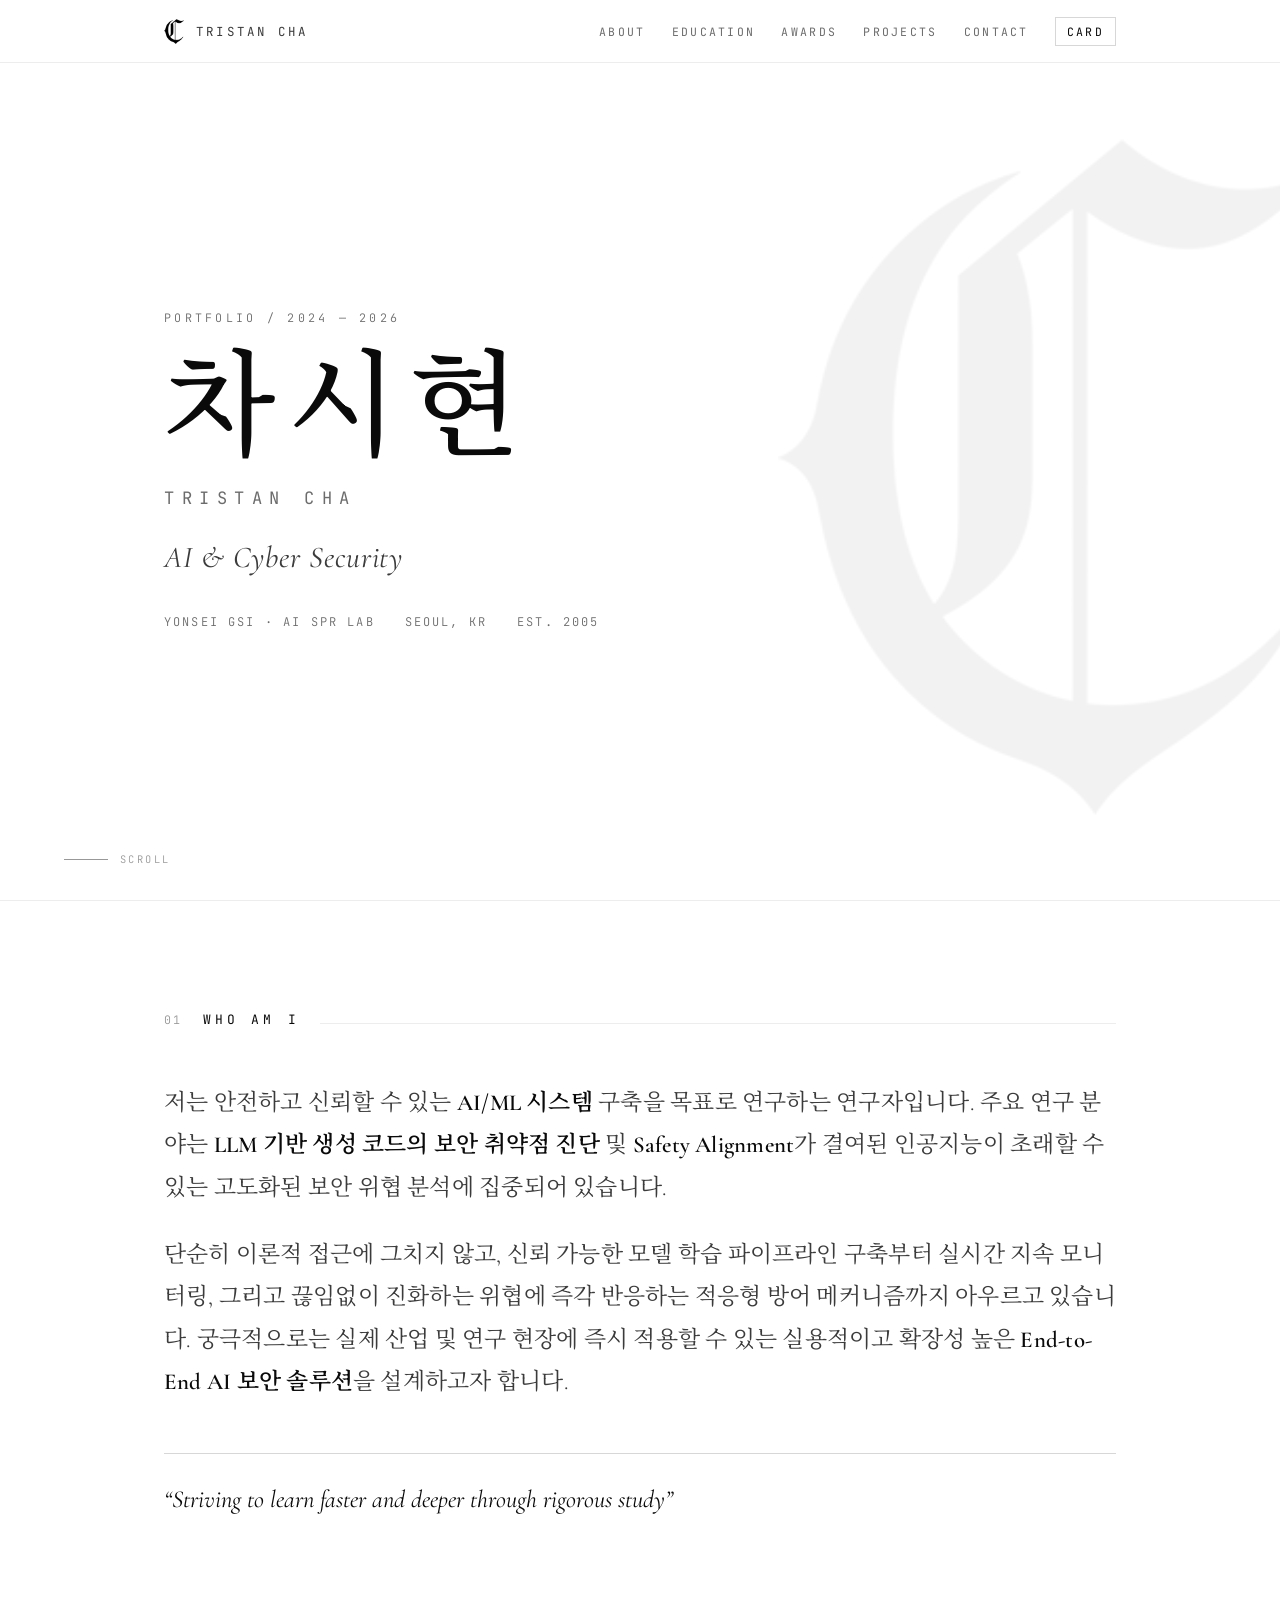
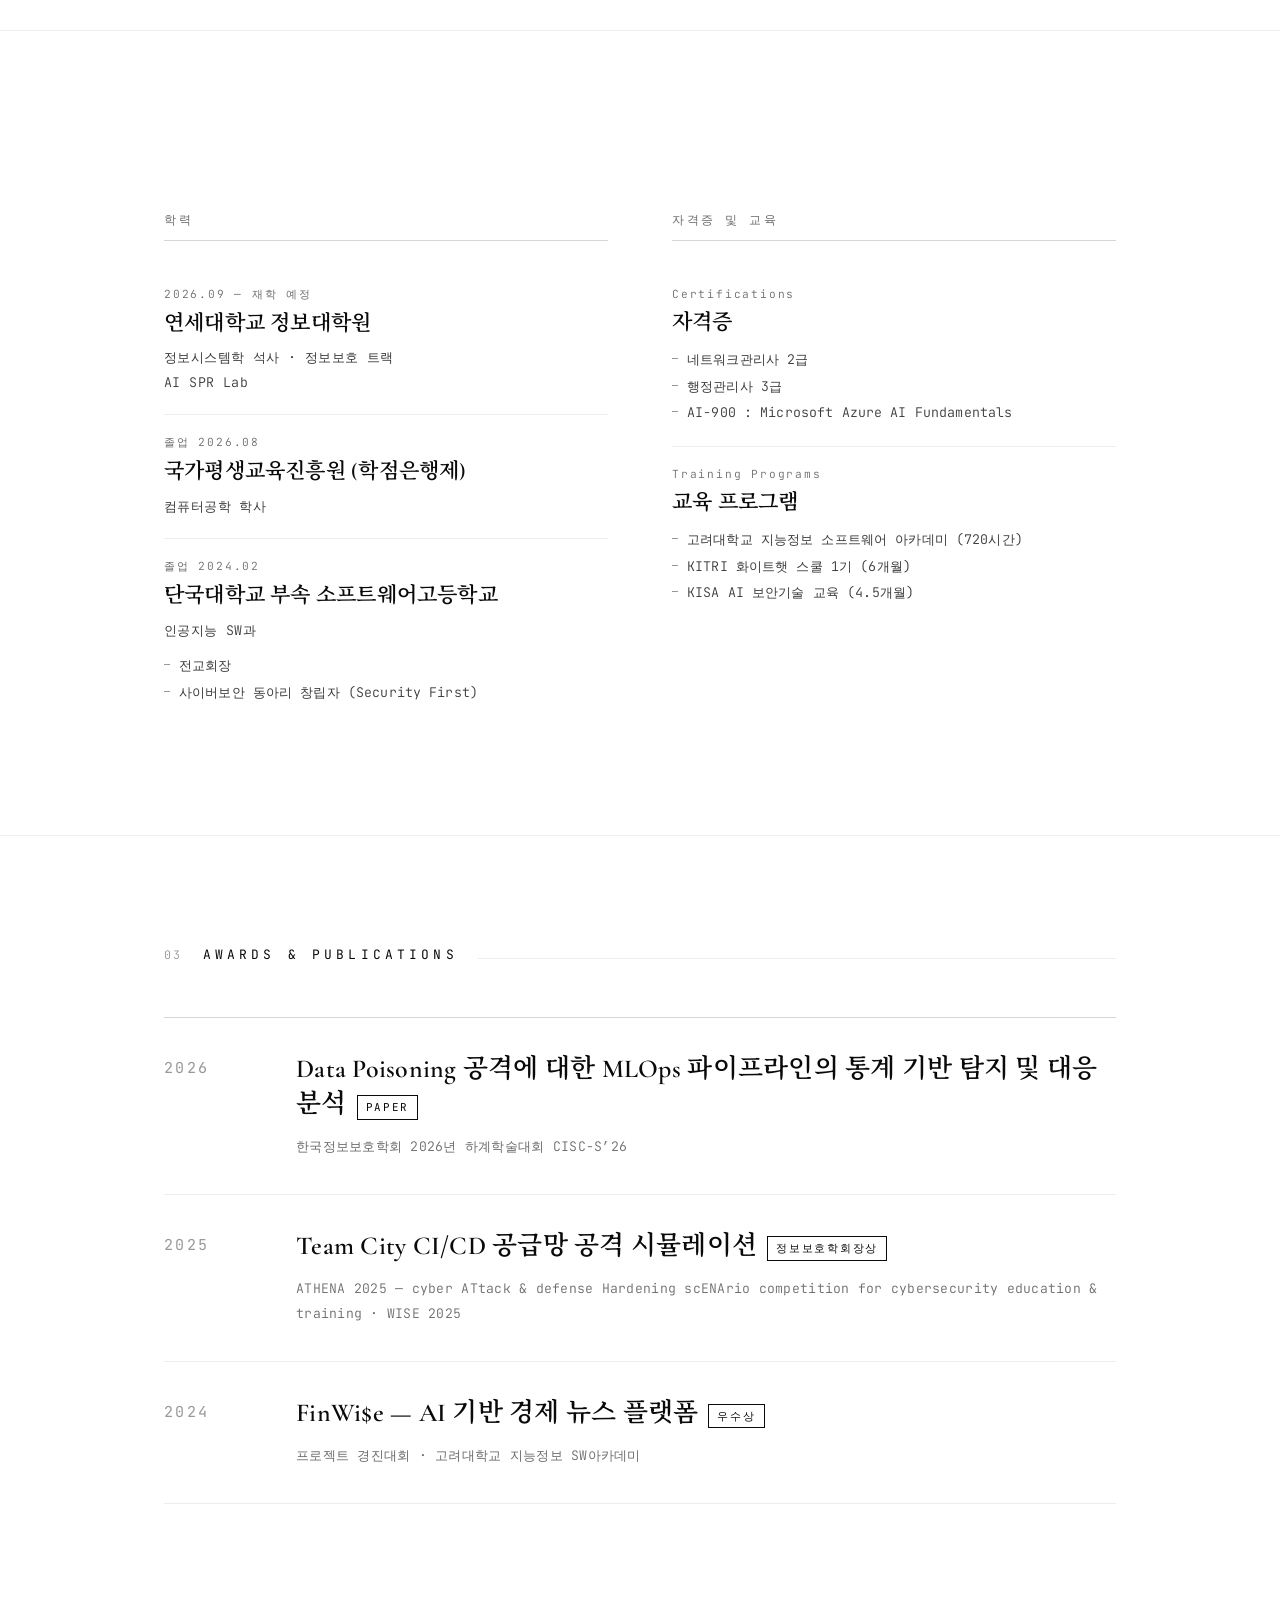
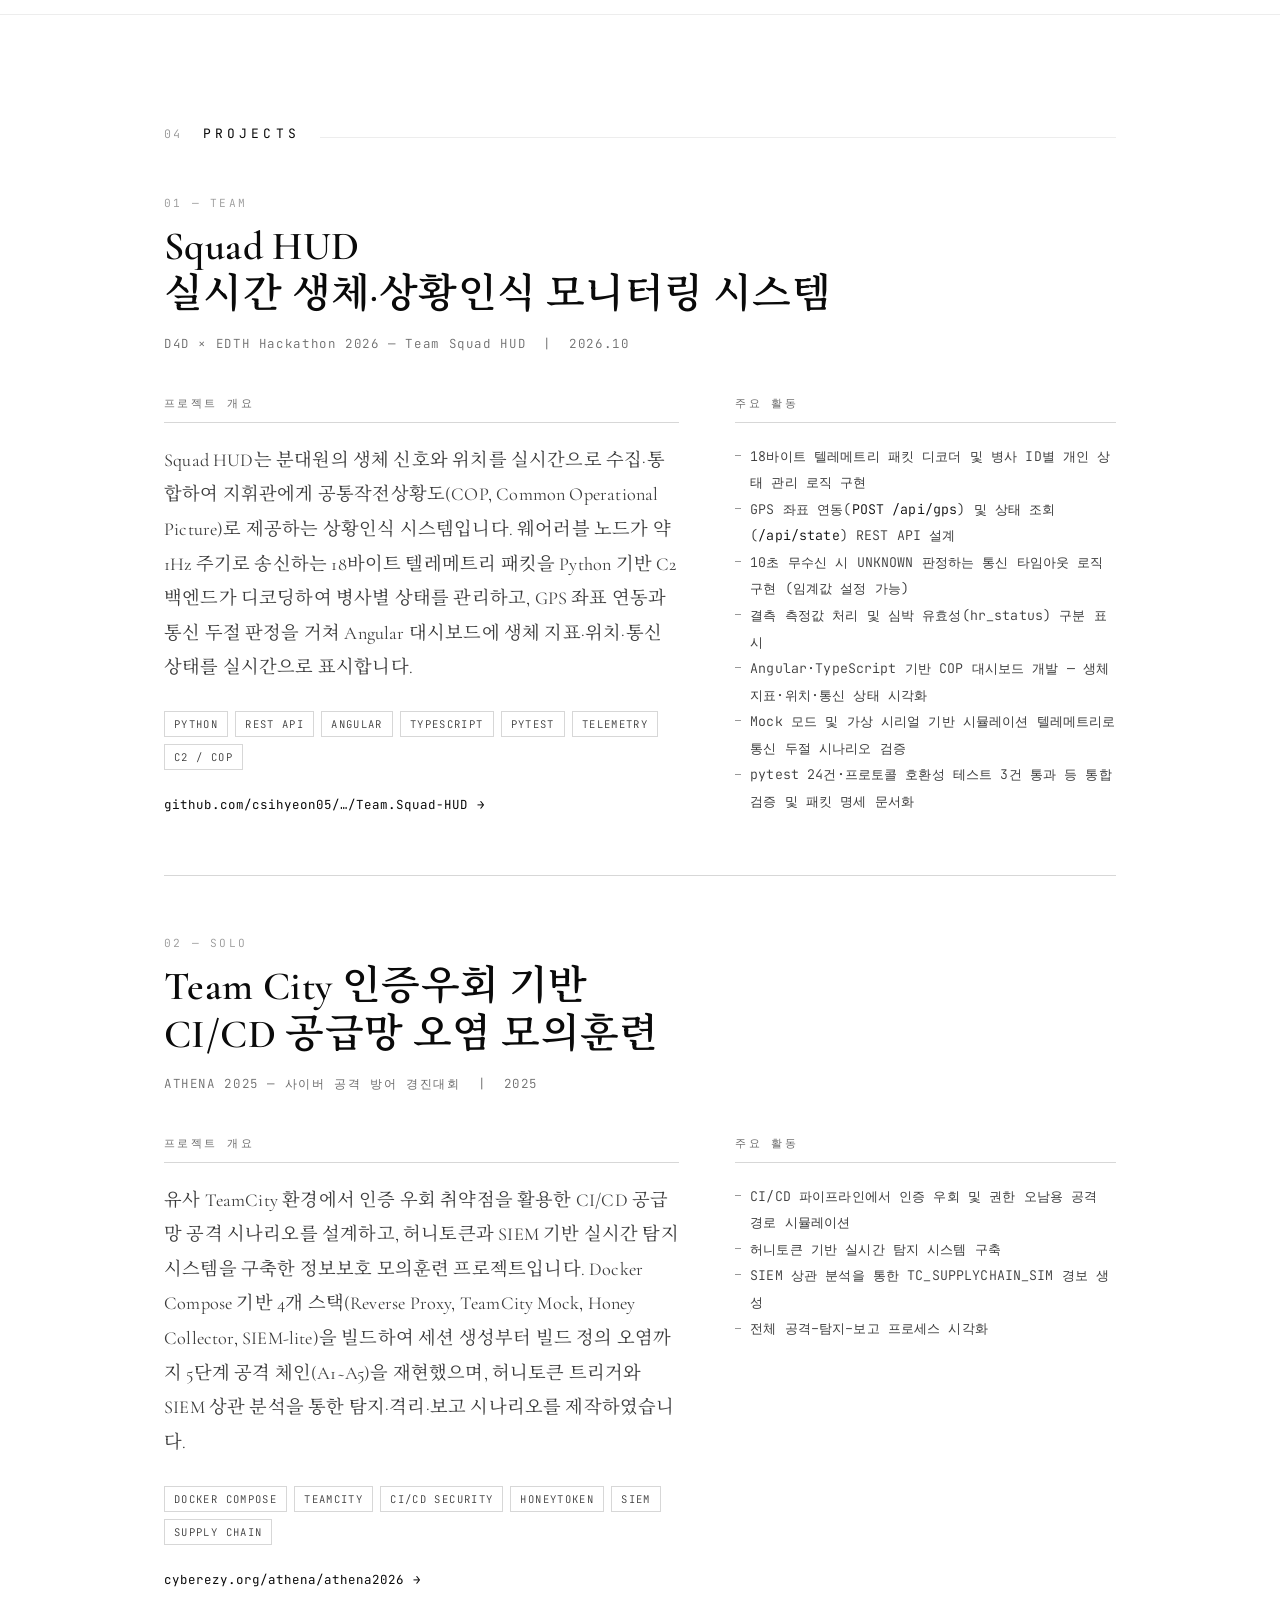
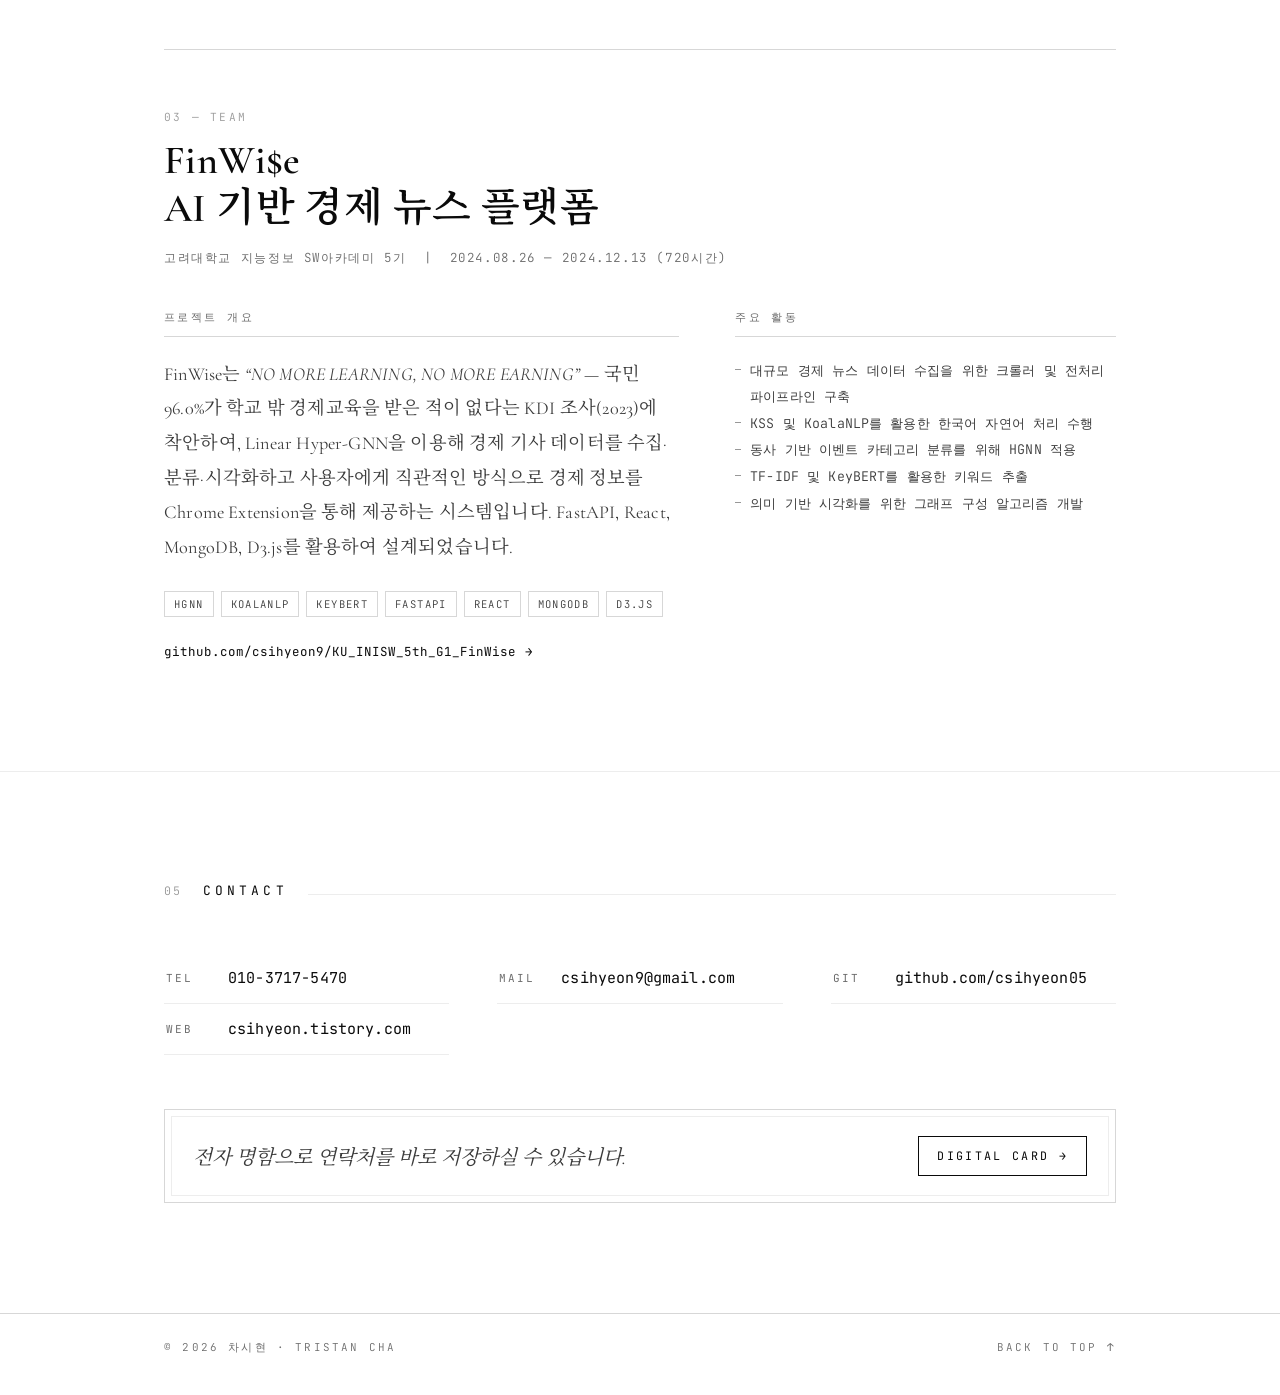
==== commit bf1c074d: "Add files via upload" ====
--- a/index.html
+++ b/index.html
@@ -18,9 +18,9 @@
     --logo:url("[data-uri]");
     --paper:#ffffff;
     --ink:#0a0a0a;
-    --ink-70:rgba(10,10,10,.70);
-    --ink-45:rgba(10,10,10,.45);
-    --ink-28:rgba(10,10,10,.28);
+    --ink-70:rgba(10,10,10,.80);
+    --ink-45:rgba(10,10,10,.60);
+    --ink-28:rgba(10,10,10,.42);
     --rule:rgba(10,10,10,.16);
     --rule-soft:rgba(10,10,10,.07);
     --serif:'Cormorant Garamond','Noto Serif KR',Georgia,serif;
@@ -36,18 +36,13 @@
     font-family:var(--mono);font-weight:400;
     overflow-x:hidden;
   }
-  /* 종이 질감 */
-  body::before{
-    content:'';position:fixed;inset:0;pointer-events:none;z-index:60;
-    background-image:url("data:image/svg+xml,%3Csvg viewBox='0 0 200 200' xmlns='http://www.w3.org/2000/svg'%3E%3Cfilter id='n'%3E%3CfeTurbulence type='fractalNoise' baseFrequency='0.85' numOctaves='4' stitchTiles='stitch'/%3E%3C/filter%3E%3Crect width='100%25' height='100%25' filter='url(%23n)' opacity='0.05'/%3E%3C/svg%3E");
-  }
-
+  
   .wrap{width:100%;max-width:var(--maxw);margin:0 auto;padding:0 var(--gutter)}
 
   /* ─────────── 상단 고정 바 ─────────── */
   .topbar{
     position:fixed;top:0;left:0;right:0;z-index:50;
-    background:rgba(255,255,255,.88);
+    background:#ffffff;
     backdrop-filter:saturate(180%) blur(12px);
     -webkit-backdrop-filter:saturate(180%) blur(12px);
     border-bottom:1px solid var(--rule-soft);
@@ -58,13 +53,13 @@
   .brand{display:flex;align-items:center;gap:12px;text-decoration:none;color:var(--ink);flex-shrink:0}
   .brand .mark{width:20px;height:25px;background:var(--logo) center/contain no-repeat}
   .brand .txt{
-    font-family:var(--mono);font-weight:400;font-size:.6rem;
+    font-family:var(--mono);font-weight:400;font-size:.78rem;
     letter-spacing:.26em;text-transform:uppercase;color:var(--ink-70);
   }
   nav{display:flex;align-items:center;gap:clamp(12px,2.4vw,26px);overflow-x:auto;scrollbar-width:none}
   nav::-webkit-scrollbar{display:none}
   nav a{
-    font-family:var(--mono);font-weight:400;font-size:.55rem;
+    font-family:var(--mono);font-weight:400;font-size:.72rem;
     letter-spacing:.2em;text-transform:uppercase;
     color:var(--ink-45);text-decoration:none;white-space:nowrap;
     position:relative;padding:4px 0;transition:color .3s;
@@ -92,7 +87,7 @@
   }
   .hero-inner{position:relative;z-index:1}
   .eyebrow{
-    font-family:var(--mono);font-weight:300;font-size:.56rem;
+    font-family:var(--mono);font-weight:300;font-size:.73rem;
     letter-spacing:.28em;text-transform:uppercase;color:var(--ink-45);
   }
   h1.name-ko{
@@ -102,23 +97,23 @@
   }
   .name-en{
     font-family:var(--mono);font-weight:400;
-    font-size:clamp(.66rem,2.6vw,.82rem);letter-spacing:.44em;text-transform:uppercase;
+    font-size:clamp(.86rem,2.6vw,1.07rem);letter-spacing:.44em;text-transform:uppercase;
     color:var(--ink-45);margin-top:20px;
   }
   .hero .role{
     font-family:var(--serif);font-style:italic;font-weight:400;
-    font-size:clamp(1.2rem,4.4vw,1.75rem);letter-spacing:.03em;color:var(--ink-70);
+    font-size:clamp(1.3rem,4.4vw,1.89rem);letter-spacing:.03em;color:var(--ink-70);
     margin-top:30px;
   }
   .hero-meta{
     display:flex;flex-wrap:wrap;gap:10px 30px;margin-top:38px;
-    font-family:var(--mono);font-weight:300;font-size:.58rem;
+    font-family:var(--mono);font-weight:300;font-size:.75rem;
     letter-spacing:.18em;text-transform:uppercase;color:var(--ink-45);
   }
   .scroll-cue{
     position:absolute;bottom:34px;left:var(--gutter);z-index:1;
     display:flex;align-items:center;gap:12px;
-    font-family:var(--mono);font-weight:300;font-size:.5rem;
+    font-family:var(--mono);font-weight:300;font-size:.65rem;
     letter-spacing:.24em;text-transform:uppercase;color:var(--ink-28);
   }
   .scroll-cue .line{width:44px;height:1px;background:var(--ink-28);transform-origin:left;animation:sweep 2.4s ease-in-out infinite}
@@ -128,18 +123,18 @@
   section{padding:clamp(64px,10vw,110px) 0;border-top:1px solid var(--rule-soft)}
   .sec-head{display:flex;align-items:baseline;gap:20px;margin-bottom:clamp(34px,5vw,54px)}
   .sec-num{
-    font-family:var(--mono);font-weight:300;font-size:.56rem;
+    font-family:var(--mono);font-weight:300;font-size:.73rem;
     letter-spacing:.2em;color:var(--ink-28);flex-shrink:0;
   }
   .sec-title{
-    font-family:var(--mono);font-weight:400;font-size:.62rem;
+    font-family:var(--mono);font-weight:400;font-size:.81rem;
     letter-spacing:.32em;text-transform:uppercase;color:var(--ink);
   }
   .sec-head .fill{flex:1;height:1px;background:var(--rule-soft)}
 
   .lead{
     font-family:var(--serif);font-weight:400;
-    font-size:clamp(1.06rem,2.5vw,1.32rem);line-height:1.85;letter-spacing:.01em;
+    font-size:clamp(1.14rem,2.5vw,1.43rem);line-height:1.85;letter-spacing:.01em;
     color:var(--ink-70);
   }
   .lead + .lead{margin-top:1.1em}
@@ -148,36 +143,37 @@
   .quote{
     margin-top:clamp(34px,5vw,50px);padding:26px 0 0;border-top:1px solid var(--rule);
     font-family:var(--serif);font-style:italic;font-weight:400;
-    font-size:clamp(1.05rem,3vw,1.42rem);line-height:1.6;color:var(--ink);
+    font-size:clamp(1.13rem,3vw,1.53rem);line-height:1.6;color:var(--ink);
   }
 
   /* ─────────── 학력 / 자격증 ─────────── */
   .cols{display:grid;grid-template-columns:1fr 1fr;gap:clamp(30px,5vw,64px)}
   .col-label{
-    font-family:var(--mono);font-weight:400;font-size:.55rem;
+    font-family:var(--mono);font-weight:400;font-size:.72rem;
     letter-spacing:.22em;text-transform:uppercase;color:var(--ink-45);
     padding-bottom:12px;border-bottom:1px solid var(--rule);margin-bottom:26px;
   }
   .entry{padding:20px 0;border-bottom:1px solid var(--rule-soft)}
   .entry:last-child{border-bottom:none}
   .entry .when{
-    font-family:var(--mono);font-weight:300;font-size:.54rem;
+    font-family:var(--mono);font-weight:300;font-size:.7rem;
     letter-spacing:.16em;color:var(--ink-45);
   }
   .entry .what{
-    font-family:var(--serif);font-weight:600;font-size:1.22rem;letter-spacing:.01em;
+    font-family:var(--serif);font-weight:600;font-size:1.32rem;letter-spacing:.01em;
     margin-top:8px;line-height:1.3;
   }
   .entry .sub{
-    font-family:var(--mono);font-weight:300;font-size:.64rem;letter-spacing:.03em;
+    font-family:var(--mono);font-weight:300;font-size:.83rem;letter-spacing:.03em;
     color:var(--ink-70);margin-top:8px;line-height:1.85;
   }
   ul.ticks{list-style:none;margin-top:10px}
   ul.ticks li{
     position:relative;padding-left:15px;
-    font-family:var(--mono);font-weight:300;font-size:.64rem;letter-spacing:.01em;
+    font-family:var(--mono);font-weight:300;font-size:.83rem;letter-spacing:.01em;
     color:var(--ink-70);line-height:2;
   }
+  ul.ticks code{font-family:inherit;font-size:inherit;color:var(--ink)}
   ul.ticks li::before{
     content:'';position:absolute;left:0;top:.92em;width:6px;height:1px;background:var(--ink-28);
   }
@@ -190,22 +186,22 @@
     align-items:start;
   }
   .tl-year{
-    font-family:var(--mono);font-weight:400;font-size:.72rem;letter-spacing:.16em;
+    font-family:var(--mono);font-weight:400;font-size:.94rem;letter-spacing:.16em;
     color:var(--ink-28);padding-top:6px;transition:color .4s;
   }
   .tl-item:hover .tl-year{color:var(--ink)}
   .tl-title{
-    font-family:var(--serif);font-weight:600;font-size:clamp(1.2rem,3.2vw,1.5rem);
+    font-family:var(--serif);font-weight:600;font-size:clamp(1.3rem,3.2vw,1.62rem);
     line-height:1.35;letter-spacing:.01em;
   }
   .tl-award{
     display:inline-block;margin-left:10px;vertical-align:middle;
-    font-family:var(--mono);font-weight:400;font-size:.52rem;
+    font-family:var(--mono);font-weight:400;font-size:.68rem;
     letter-spacing:.16em;text-transform:uppercase;
     border:1px solid var(--ink);padding:4px 8px;white-space:nowrap;
   }
   .tl-desc{
-    font-family:var(--mono);font-weight:300;font-size:.63rem;letter-spacing:.02em;
+    font-family:var(--mono);font-weight:300;font-size:.82rem;letter-spacing:.02em;
     color:var(--ink-45);margin-top:12px;line-height:1.95;
   }
 
@@ -213,37 +209,37 @@
   .project{padding-top:clamp(40px,6vw,60px);margin-top:clamp(40px,6vw,60px);border-top:1px solid var(--rule)}
   .project:first-of-type{padding-top:0;margin-top:0;border-top:none}
   .p-index{
-    font-family:var(--mono);font-weight:300;font-size:.54rem;
+    font-family:var(--mono);font-weight:300;font-size:.7rem;
     letter-spacing:.2em;text-transform:uppercase;color:var(--ink-28);
   }
   .p-title{
     font-family:var(--serif);font-weight:600;
-    font-size:clamp(1.7rem,5.2vw,2.5rem);line-height:1.22;letter-spacing:.01em;
+    font-size:clamp(1.84rem,5.2vw,2.5rem);line-height:1.22;letter-spacing:.01em;
     margin-top:12px;
   }
   .p-org{
-    font-family:var(--mono);font-weight:300;font-size:.6rem;letter-spacing:.13em;
+    font-family:var(--mono);font-weight:300;font-size:.78rem;letter-spacing:.13em;
     color:var(--ink-45);margin-top:14px;line-height:1.8;
   }
   .p-body{display:grid;grid-template-columns:1.15fr .85fr;gap:clamp(28px,5vw,56px);margin-top:clamp(28px,4vw,40px)}
   .p-block-label{
-    font-family:var(--mono);font-weight:400;font-size:.53rem;
+    font-family:var(--mono);font-weight:400;font-size:.69rem;
     letter-spacing:.22em;text-transform:uppercase;color:var(--ink-45);
     padding-bottom:11px;border-bottom:1px solid var(--rule);margin-bottom:20px;
   }
   .p-overview{
-    font-family:var(--serif);font-weight:400;font-size:1.06rem;line-height:1.9;
+    font-family:var(--serif);font-weight:400;font-size:1.14rem;line-height:1.9;
     color:var(--ink-70);letter-spacing:.01em;
   }
   .tags{display:flex;flex-wrap:wrap;gap:7px;margin-top:26px}
   .tag{
-    font-family:var(--mono);font-weight:300;font-size:.51rem;
+    font-family:var(--mono);font-weight:300;font-size:.66rem;
     letter-spacing:.13em;text-transform:uppercase;color:var(--ink-70);
     border:1px solid var(--rule);padding:5px 9px;
   }
   .p-link{
     display:inline-flex;align-items:center;gap:9px;margin-top:26px;
-    font-family:var(--mono);font-weight:400;font-size:.6rem;letter-spacing:.08em;
+    font-family:var(--mono);font-weight:400;font-size:.78rem;letter-spacing:.08em;
     color:var(--ink);text-decoration:none;position:relative;
   }
   .p-link span.arrow{transition:transform .35s cubic-bezier(.22,1,.36,1)}
@@ -256,11 +252,11 @@
   .contact-item{display:flex;align-items:center;gap:16px;padding:15px 2px;border-bottom:1px solid var(--rule-soft)}
   .contact-item .label{
     flex-shrink:0;width:46px;
-    font-family:var(--mono);font-weight:400;font-size:.53rem;
+    font-family:var(--mono);font-weight:400;font-size:.69rem;
     letter-spacing:.18em;text-transform:uppercase;color:var(--ink-45);
   }
   .contact-item .value{
-    font-family:var(--mono);font-weight:400;font-size:.72rem;letter-spacing:.01em;
+    font-family:var(--mono);font-weight:400;font-size:.94rem;letter-spacing:.01em;
     color:var(--ink);text-decoration:none;position:relative;
   }
   a.value::after{
@@ -275,9 +271,9 @@
     margin-top:clamp(38px,5vw,54px);padding:26px 28px;border:1px solid var(--rule);position:relative;
   }
   .card-cta::before{content:'';position:absolute;inset:6px;border:1px solid var(--rule-soft);pointer-events:none}
-  .card-cta .t{font-family:var(--serif);font-style:italic;font-size:1.16rem;color:var(--ink-70);position:relative}
+  .card-cta .t{font-family:var(--serif);font-style:italic;font-size:1.25rem;color:var(--ink-70);position:relative}
   .card-cta a{
-    position:relative;font-family:var(--mono);font-weight:400;font-size:.56rem;
+    position:relative;font-family:var(--mono);font-weight:400;font-size:.73rem;
     letter-spacing:.2em;text-transform:uppercase;text-decoration:none;color:var(--ink);
     border:1px solid var(--ink);padding:11px 18px;transition:background .3s,color .3s;
   }
@@ -288,7 +284,7 @@
   }
   footer .wrap{
     display:flex;align-items:center;justify-content:space-between;gap:16px;flex-wrap:wrap;
-    font-family:var(--mono);font-weight:300;font-size:.52rem;
+    font-family:var(--mono);font-weight:300;font-size:.68rem;
     letter-spacing:.2em;text-transform:uppercase;color:var(--ink-45);
   }
   .to-top{color:var(--ink-45);text-decoration:none;transition:color .3s}
@@ -309,7 +305,7 @@
   }
   @media (max-width:560px){
     nav{gap:10px}
-    nav a{font-size:.48rem;letter-spacing:.12em}
+    nav a{font-size:.62rem;letter-spacing:.12em}
     nav a.card-link{padding:5px 8px}
     .topbar .wrap{height:56px;gap:12px}
     html{scroll-padding-top:64px}
@@ -321,7 +317,7 @@
   }
   @media print{
     .topbar,.scroll-cue,.card-cta{display:none}
-    body::before{display:none}
+    
     section{page-break-inside:avoid}
   }
 </style>
@@ -494,10 +490,57 @@
       <span class="fill"></span>
     </div>
 
-    <!-- Project 01 -->
+    <!-- Project 01 (Squad HUD) -->
     <article class="project">
       <div class="reveal">
-        <div class="p-index">01 — Solo</div>
+        <div class="p-index">01 — Team</div>
+        <h2 class="p-title">Squad HUD<br>실시간 생체·상황인식 모니터링 시스템</h2>
+        <div class="p-org">D4D × EDTH Hackathon 2026 — Team Squad HUD &nbsp;|&nbsp; 2026.10</div>
+      </div>
+
+      <div class="p-body">
+        <div class="reveal">
+          <div class="p-block-label">프로젝트 개요</div>
+          <p class="p-overview">
+            Squad HUD는 분대원의 생체 신호와 위치를 실시간으로 수집·통합하여 지휘관에게
+            공통작전상황도(COP, Common Operational Picture)로 제공하는 상황인식 시스템입니다.
+            웨어러블 노드가 약 1Hz 주기로 송신하는 18바이트 텔레메트리 패킷을 Python 기반 C2 백엔드가 디코딩하여
+            병사별 상태를 관리하고, GPS 좌표 연동과 통신 두절 판정을 거쳐 Angular 대시보드에
+            생체 지표·위치·통신 상태를 실시간으로 표시합니다.
+          </p>
+          <div class="tags">
+            <span class="tag">Python</span>
+            <span class="tag">REST API</span>
+            <span class="tag">Angular</span>
+            <span class="tag">TypeScript</span>
+            <span class="tag">pytest</span>
+            <span class="tag">Telemetry</span>
+            <span class="tag">C2 / COP</span>
+          </div>
+          <a class="p-link" href="https://github.com/csihyeon05/KOREAN-DEFENSE-TECH-HACKTHON-D4D-x-EDTH-Team.Squad-HUD" target="_blank" rel="noopener">
+            github.com/csihyeon05/…/Team.Squad-HUD <span class="arrow">→</span><span class="u"></span>
+          </a>
+        </div>
+
+        <div class="reveal">
+          <div class="p-block-label">주요 활동</div>
+          <ul class="ticks">
+            <li>18바이트 텔레메트리 패킷 디코더 및 병사 ID별 개인 상태 관리 로직 구현</li>
+            <li>GPS 좌표 연동(<code>POST /api/gps</code>) 및 상태 조회(<code>/api/state</code>) REST API 설계</li>
+            <li>10초 무수신 시 UNKNOWN 판정하는 통신 타임아웃 로직 구현 (임계값 설정 가능)</li>
+            <li>결측 측정값 처리 및 심박 유효성(hr_status) 구분 표시</li>
+            <li>Angular·TypeScript 기반 COP 대시보드 개발 — 생체 지표·위치·통신 상태 시각화</li>
+            <li>Mock 모드 및 가상 시리얼 기반 시뮬레이션 텔레메트리로 통신 두절 시나리오 검증</li>
+            <li>pytest 24건·프로토콜 호환성 테스트 3건 통과 등 통합 검증 및 패킷 명세 문서화</li>
+          </ul>
+        </div>
+      </div>
+    </article>
+
+    <!-- Project 02 (ATHENA) -->
+    <article class="project">
+      <div class="reveal">
+        <div class="p-index">02 — Solo</div>
         <h2 class="p-title">Team City 인증우회 기반<br>CI/CD 공급망 오염 모의훈련</h2>
         <div class="p-org">ATHENA 2025 — 사이버 공격 방어 경진대회 &nbsp;|&nbsp; 2025</div>
       </div>
@@ -540,7 +583,7 @@
     <!-- Project 02 -->
     <article class="project">
       <div class="reveal">
-        <div class="p-index">02 — Team</div>
+        <div class="p-index">03 — Team</div>
         <h2 class="p-title">FinWi$e<br>AI 기반 경제 뉴스 플랫폼</h2>
         <div class="p-org">고려대학교 지능정보 SW아카데미 5기 &nbsp;|&nbsp; 2024.08.26 — 2024.12.13 (720시간)</div>
       </div>
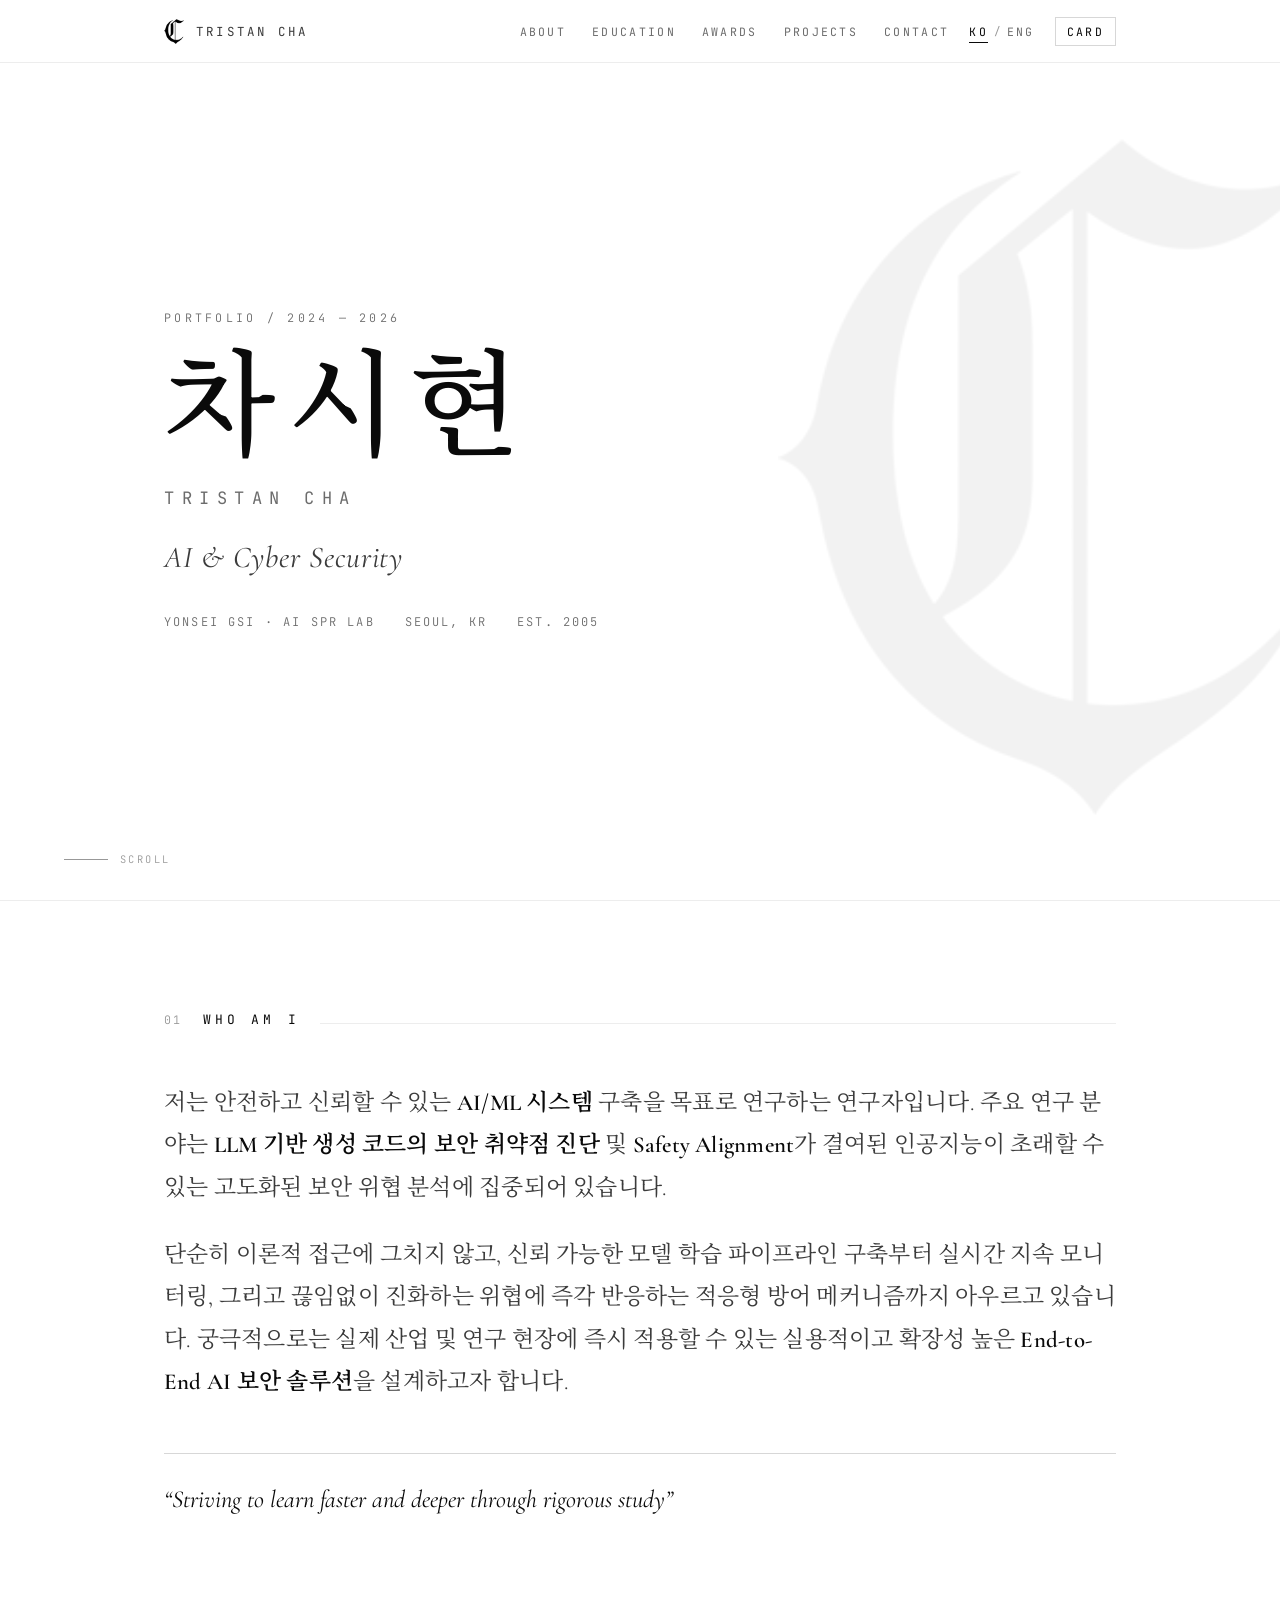
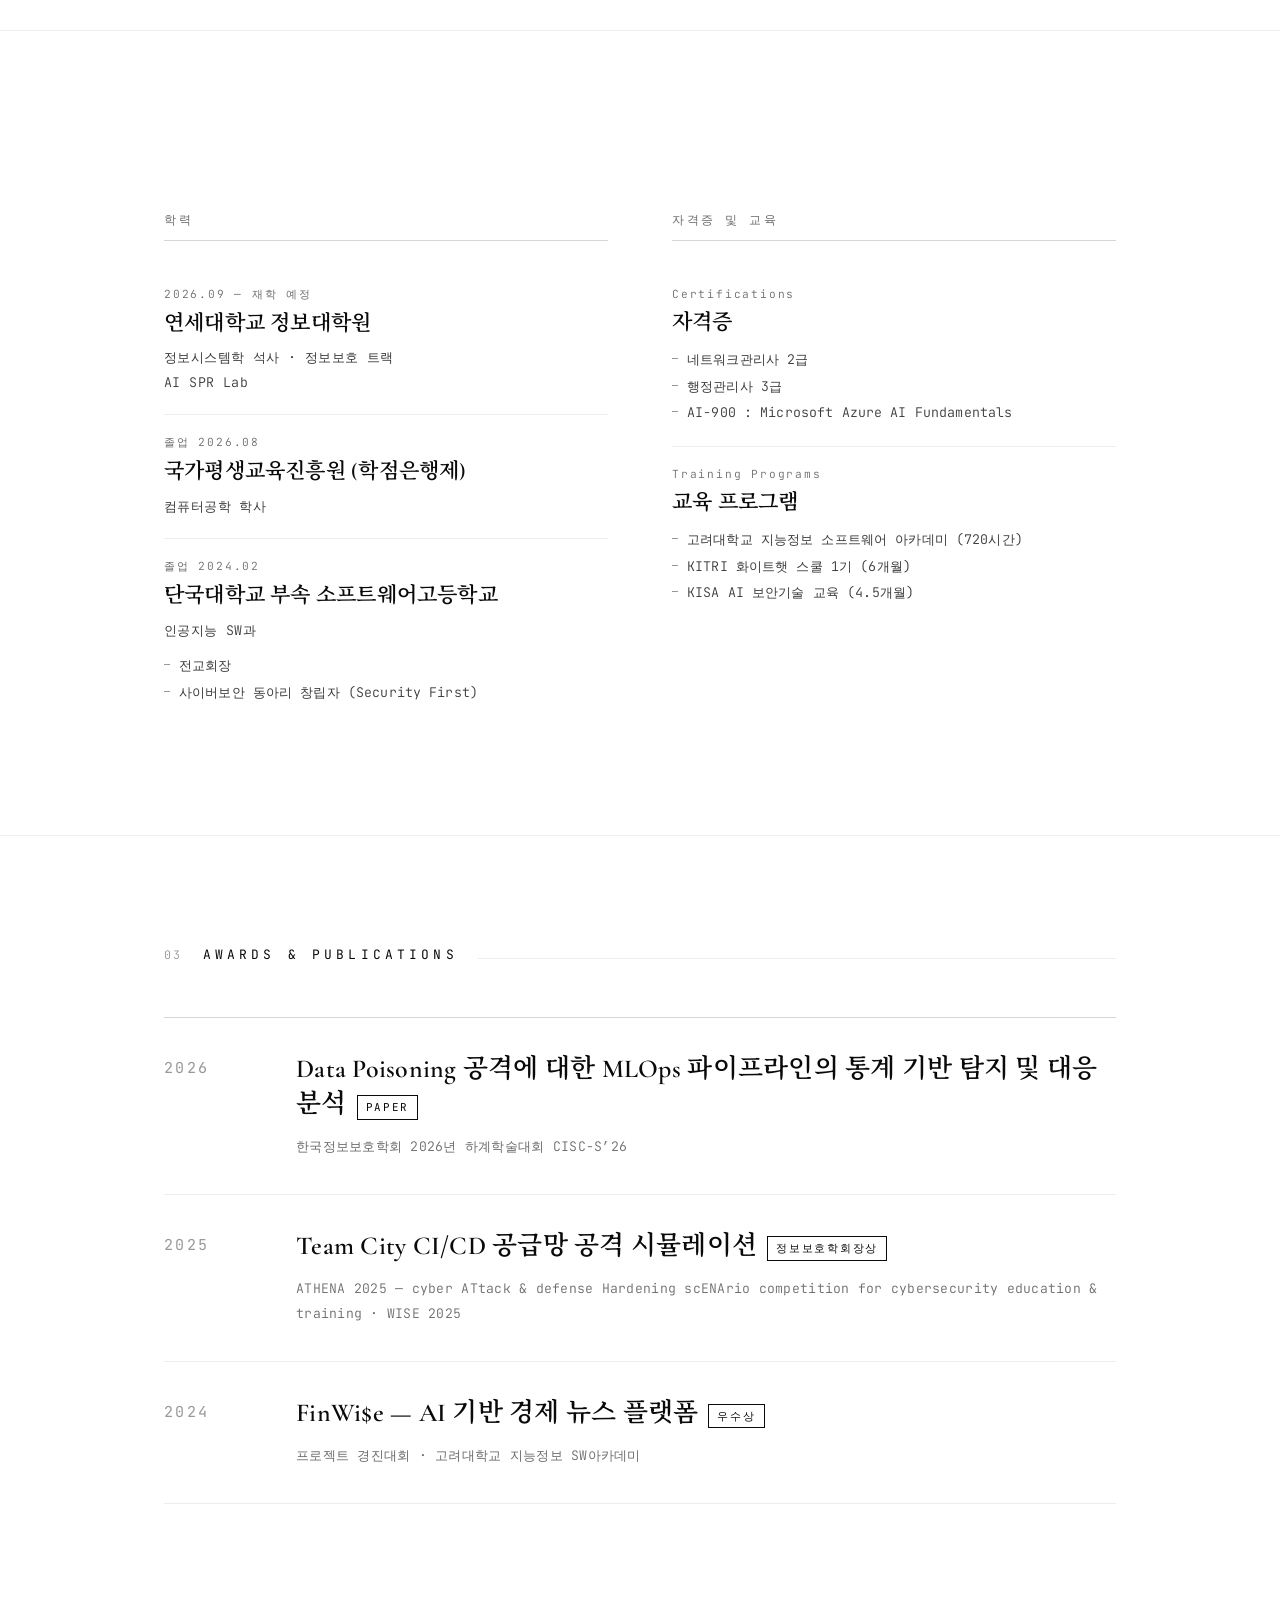
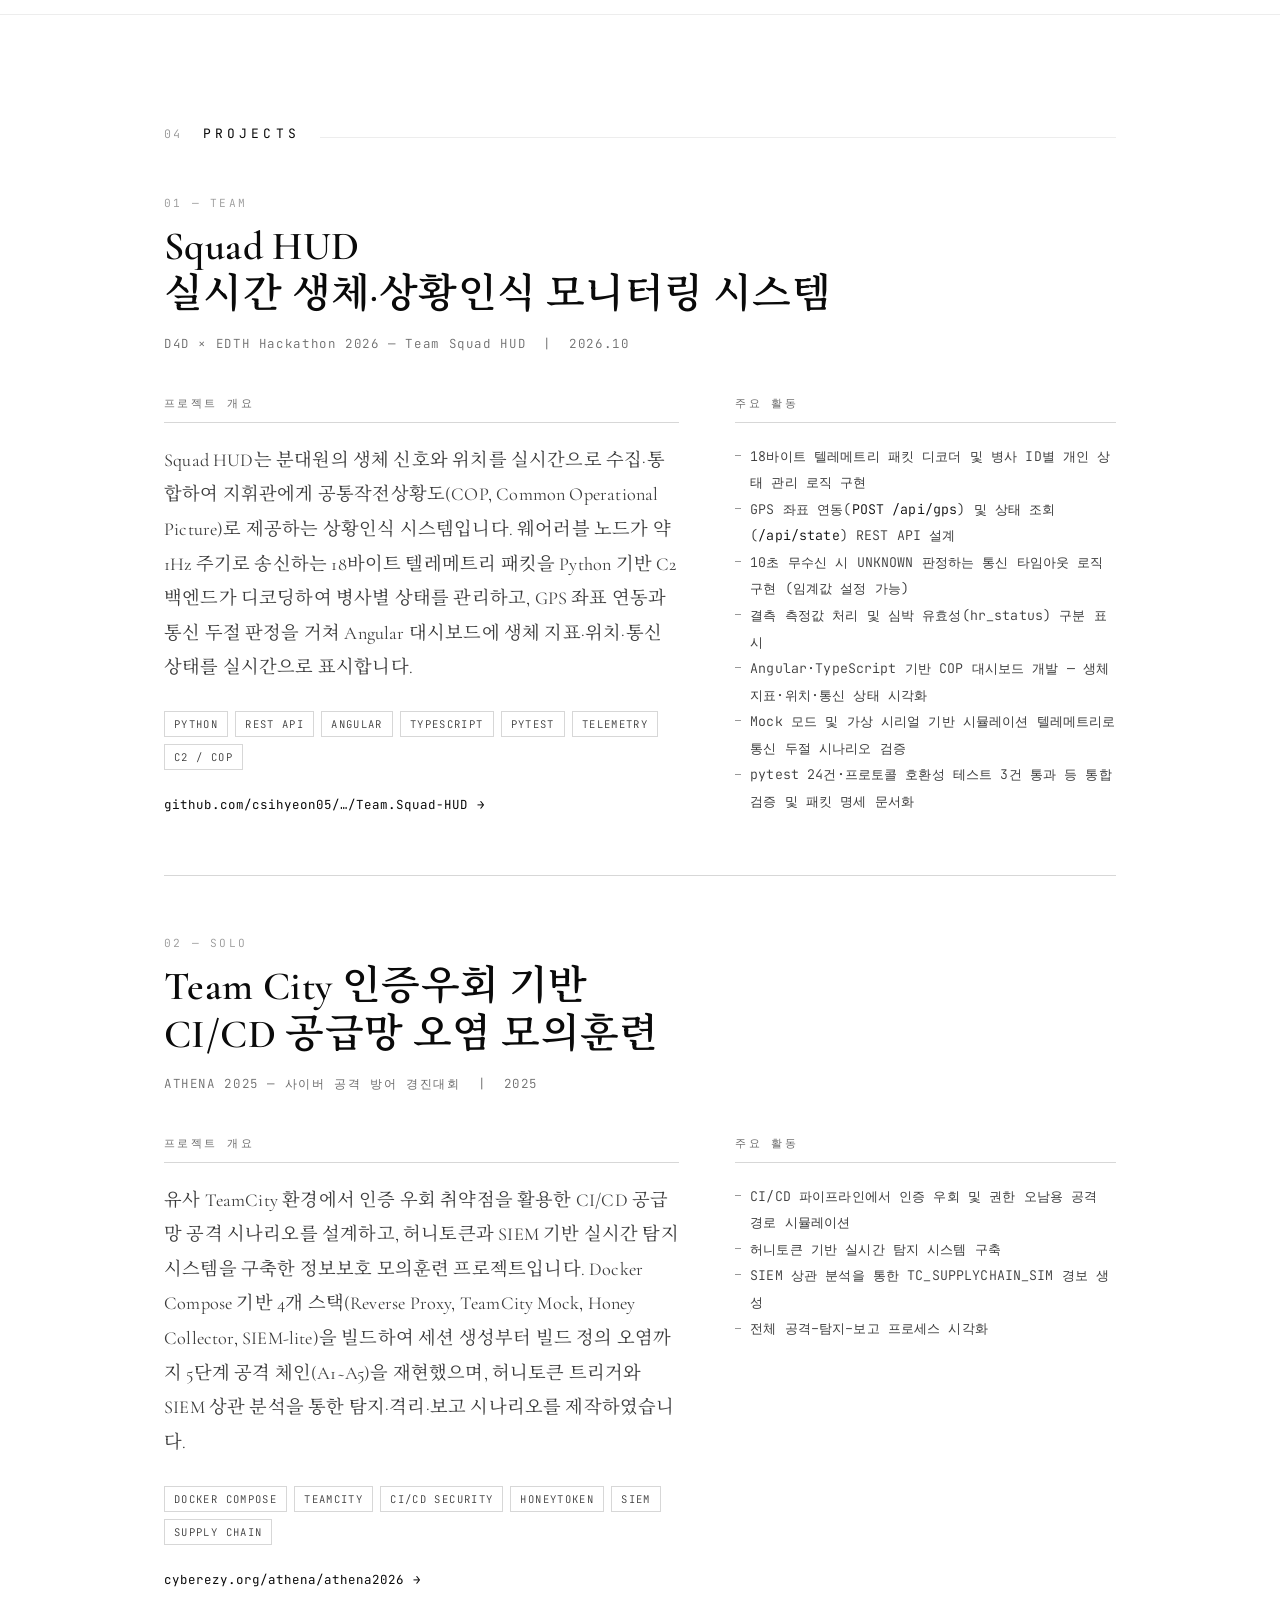
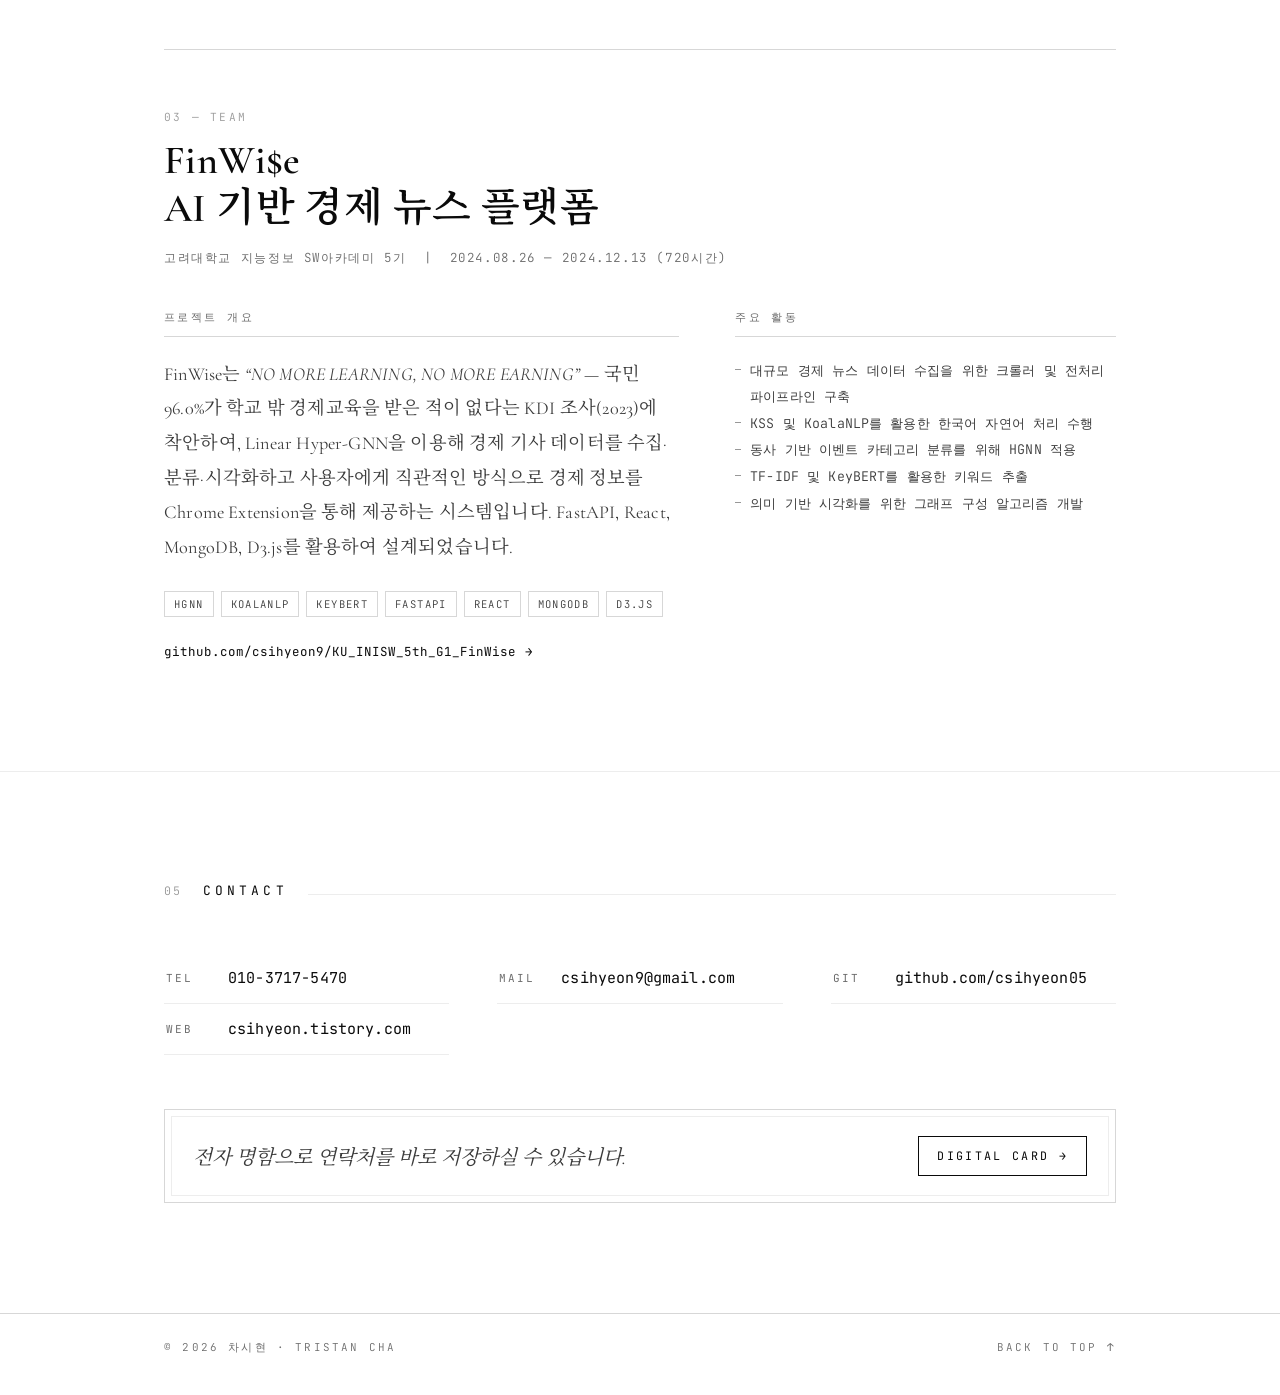
==== commit 07a616d6: "Add files via upload" ====
--- a/index.html
+++ b/index.html
@@ -56,23 +56,28 @@
     font-family:var(--mono);font-weight:400;font-size:.78rem;
     letter-spacing:.26em;text-transform:uppercase;color:var(--ink-70);
   }
-  nav{display:flex;align-items:center;gap:clamp(12px,2.4vw,26px);overflow-x:auto;scrollbar-width:none}
+  nav{display:flex;align-items:center;gap:clamp(12px,2.4vw,26px);overflow-x:auto;scrollbar-width:none;min-width:0;margin-left:auto}
+  .actions{display:flex;align-items:center;gap:clamp(12px,2vw,20px);flex-shrink:0}
   nav::-webkit-scrollbar{display:none}
-  nav a{
+  nav a,.actions a{
     font-family:var(--mono);font-weight:400;font-size:.72rem;
     letter-spacing:.2em;text-transform:uppercase;
     color:var(--ink-45);text-decoration:none;white-space:nowrap;
     position:relative;padding:4px 0;transition:color .3s;
   }
-  nav a::after{
+  nav a::after,.actions a::after{
     content:'';position:absolute;left:0;right:0;bottom:0;height:1px;background:var(--ink);
     transform:scaleX(0);transform-origin:left;transition:transform .35s cubic-bezier(.22,1,.36,1);
   }
-  nav a:hover,nav a.active{color:var(--ink)}
-  nav a:hover::after,nav a.active::after{transform:scaleX(1)}
-  nav a.card-link{color:var(--ink);border:1px solid var(--rule);padding:6px 11px}
-  nav a.card-link::after{display:none}
-  nav a.card-link:hover{background:var(--ink);color:var(--paper);border-color:var(--ink)}
+  nav a:hover,nav a.active,.actions a:hover{color:var(--ink)}
+  nav a:hover::after,nav a.active::after,.actions a:hover::after{transform:scaleX(1)}
+  .actions .lang{display:inline-flex;align-items:center;gap:6px;flex-shrink:0}
+  .actions .lang .sep{font-family:var(--mono);font-size:.68rem;color:var(--ink-28)}
+  .actions .lang a.on{color:var(--ink)}
+  .actions .lang a.on::after{transform:scaleX(1)}
+  .actions a.card-link{color:var(--ink);border:1px solid var(--rule);padding:6px 11px}
+  .actions a.card-link::after{display:none}
+  .actions a.card-link:hover{background:var(--ink);color:var(--paper);border-color:var(--ink)}
 
   /* ─────────── 히어로 ─────────── */
   .hero{
@@ -305,8 +310,9 @@
   }
   @media (max-width:560px){
     nav{gap:10px}
-    nav a{font-size:.62rem;letter-spacing:.12em}
-    nav a.card-link{padding:5px 8px}
+    .actions{gap:10px}
+    nav a,.actions a{font-size:.62rem;letter-spacing:.12em}
+    .actions a.card-link{padding:5px 8px}
     .topbar .wrap{height:56px;gap:12px}
     html{scroll-padding-top:64px}
   }
@@ -336,8 +342,13 @@
       <a href="#awards">Awards</a>
       <a href="#projects">Projects</a>
       <a href="#contact">Contact</a>
-      <a class="card-link" href="card.html">Card</a>
     </nav>
+    <div class="actions">
+        <span class="lang" aria-label="Language">
+          <a class="on" href="index.html" aria-current="page">Ko</a><span class="sep">/</span><a href="index-en.html" hreflang="en" lang="en">Eng</a>
+        </span>
+        <a class="card-link" href="card.html">Card</a>
+    </div>
   </div>
 </header>
 
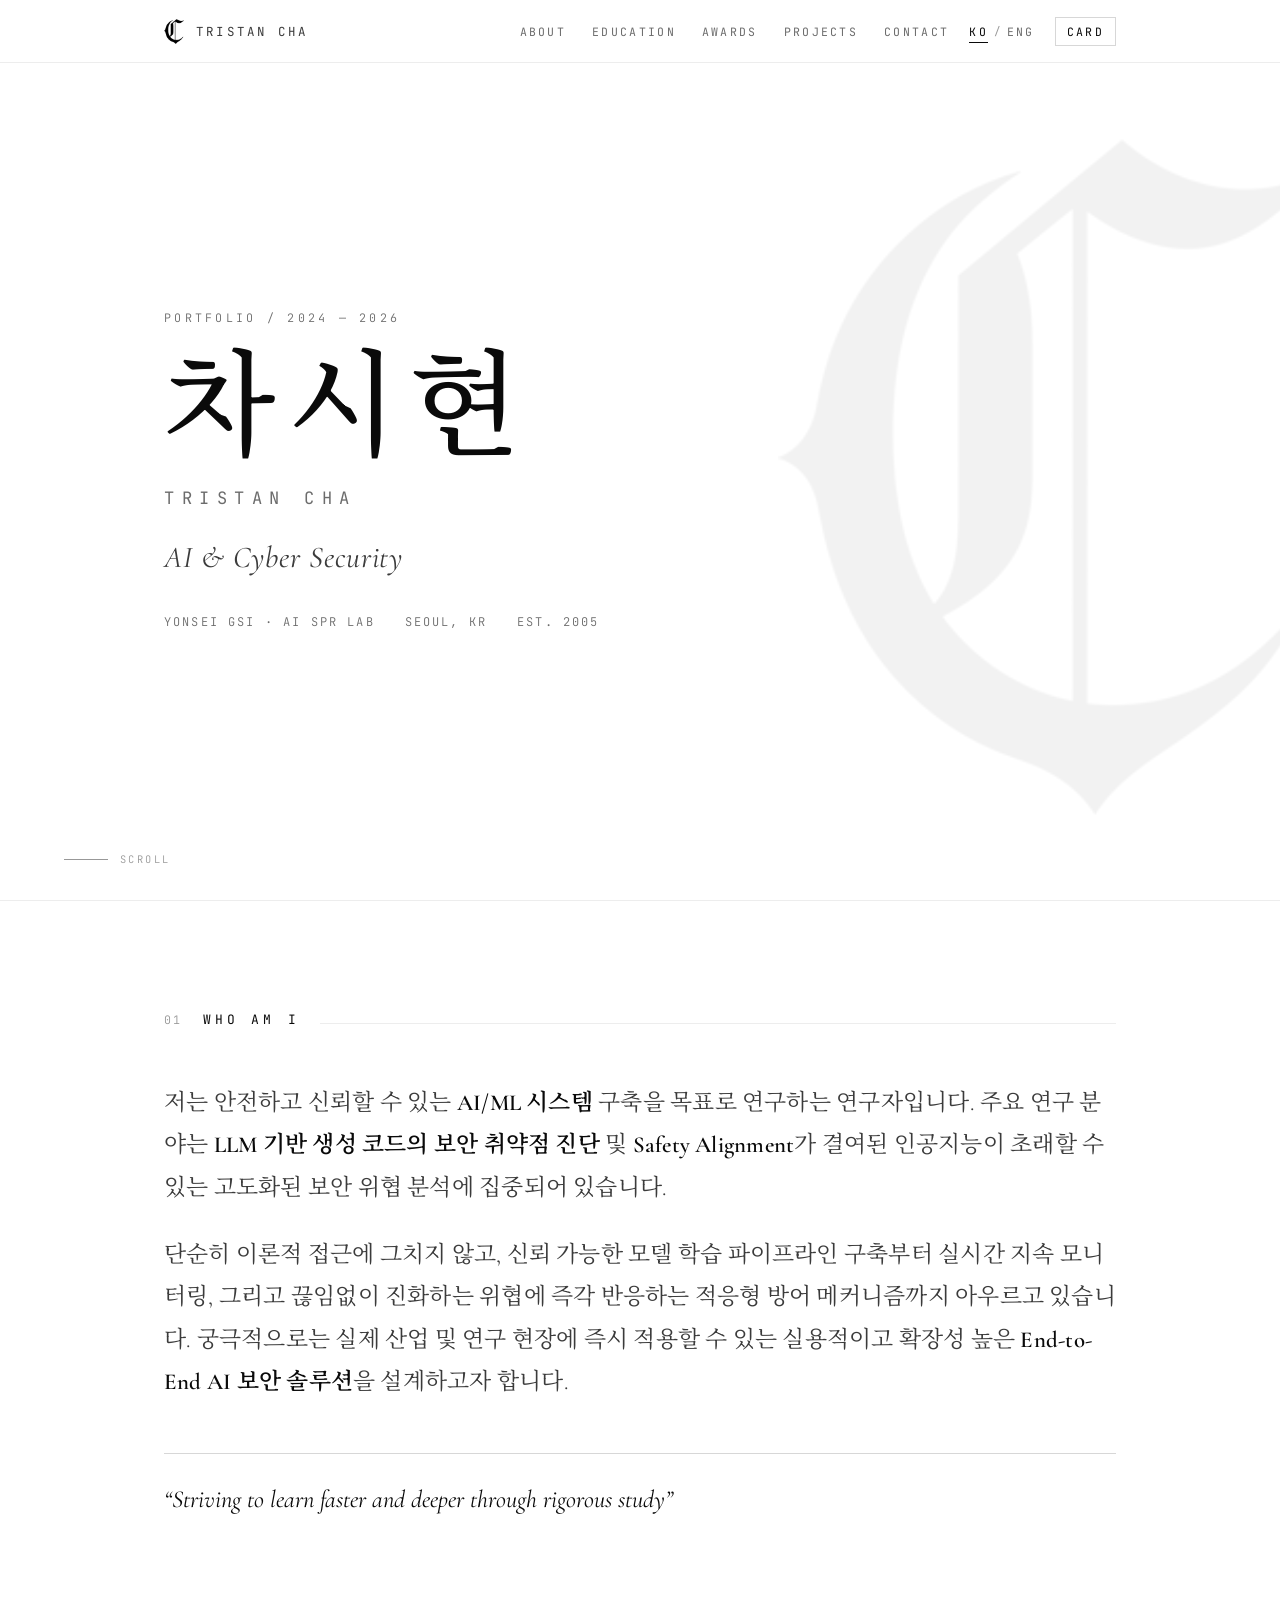
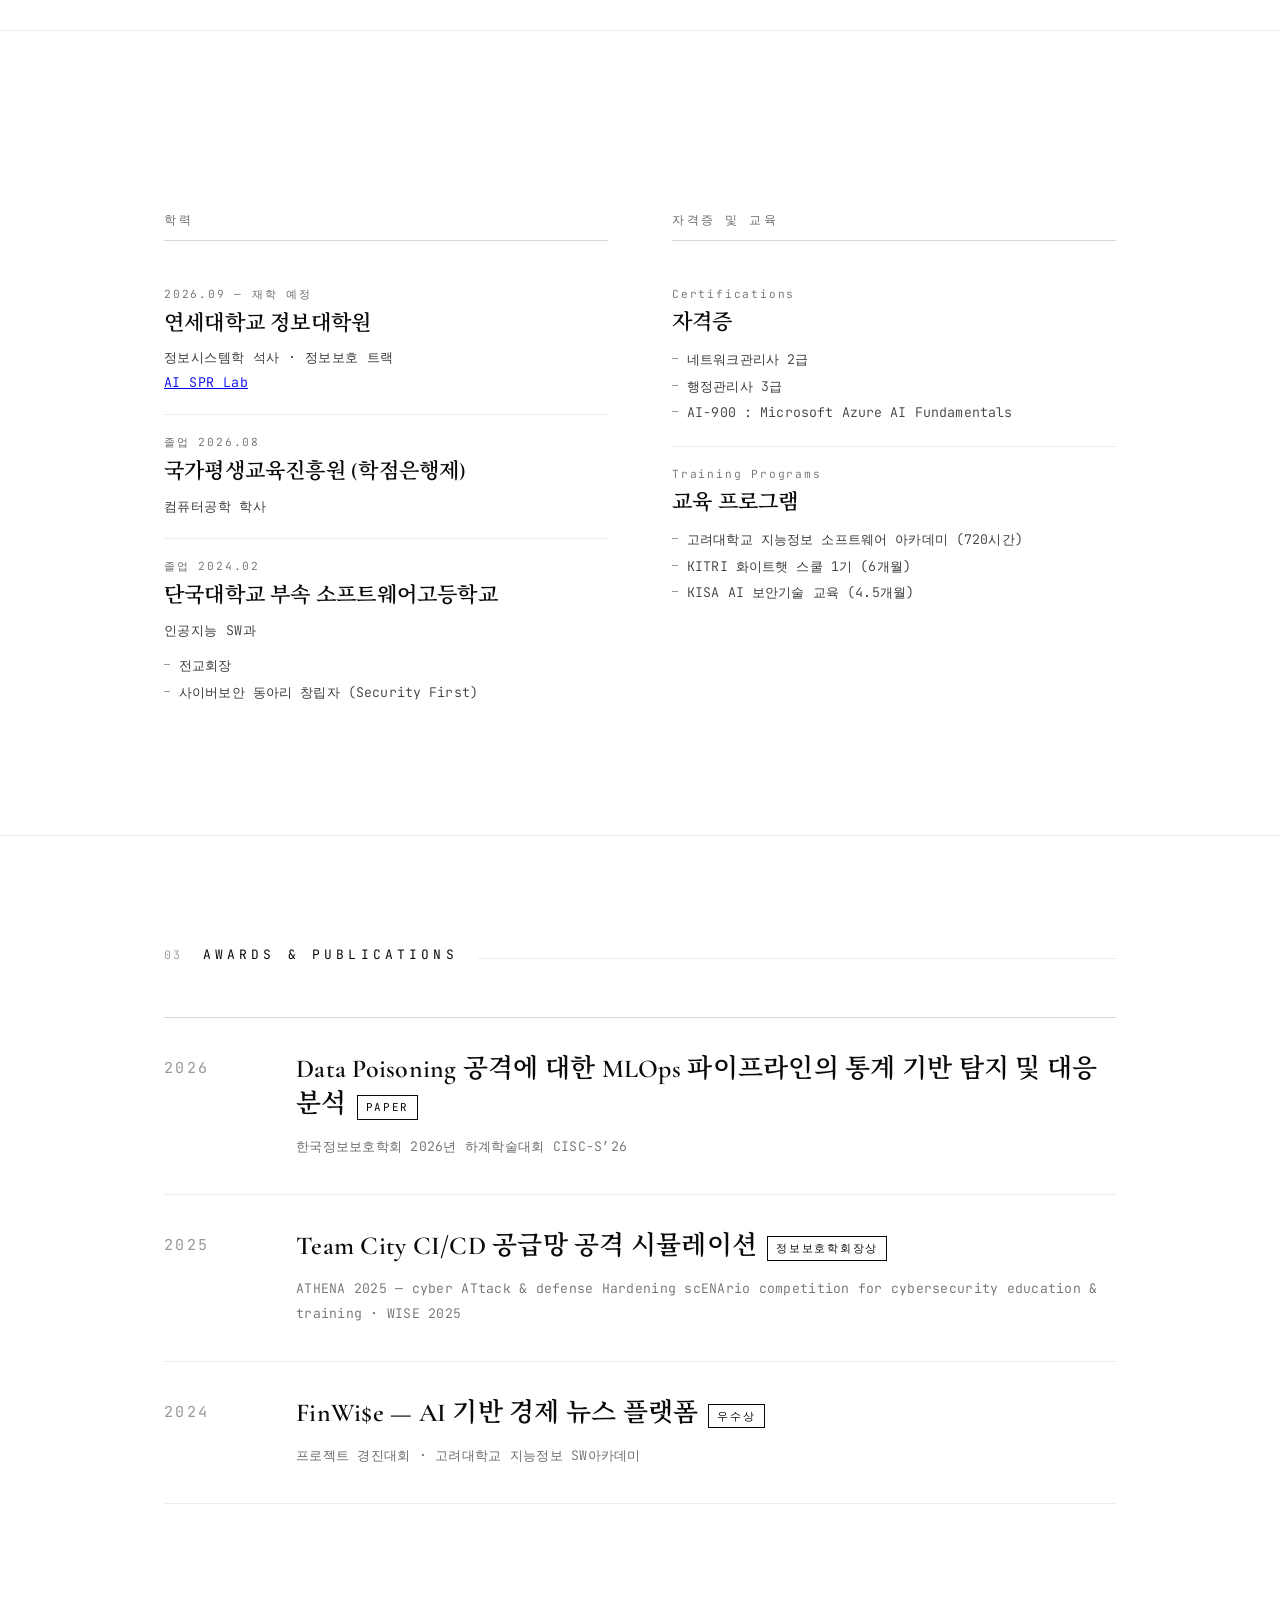
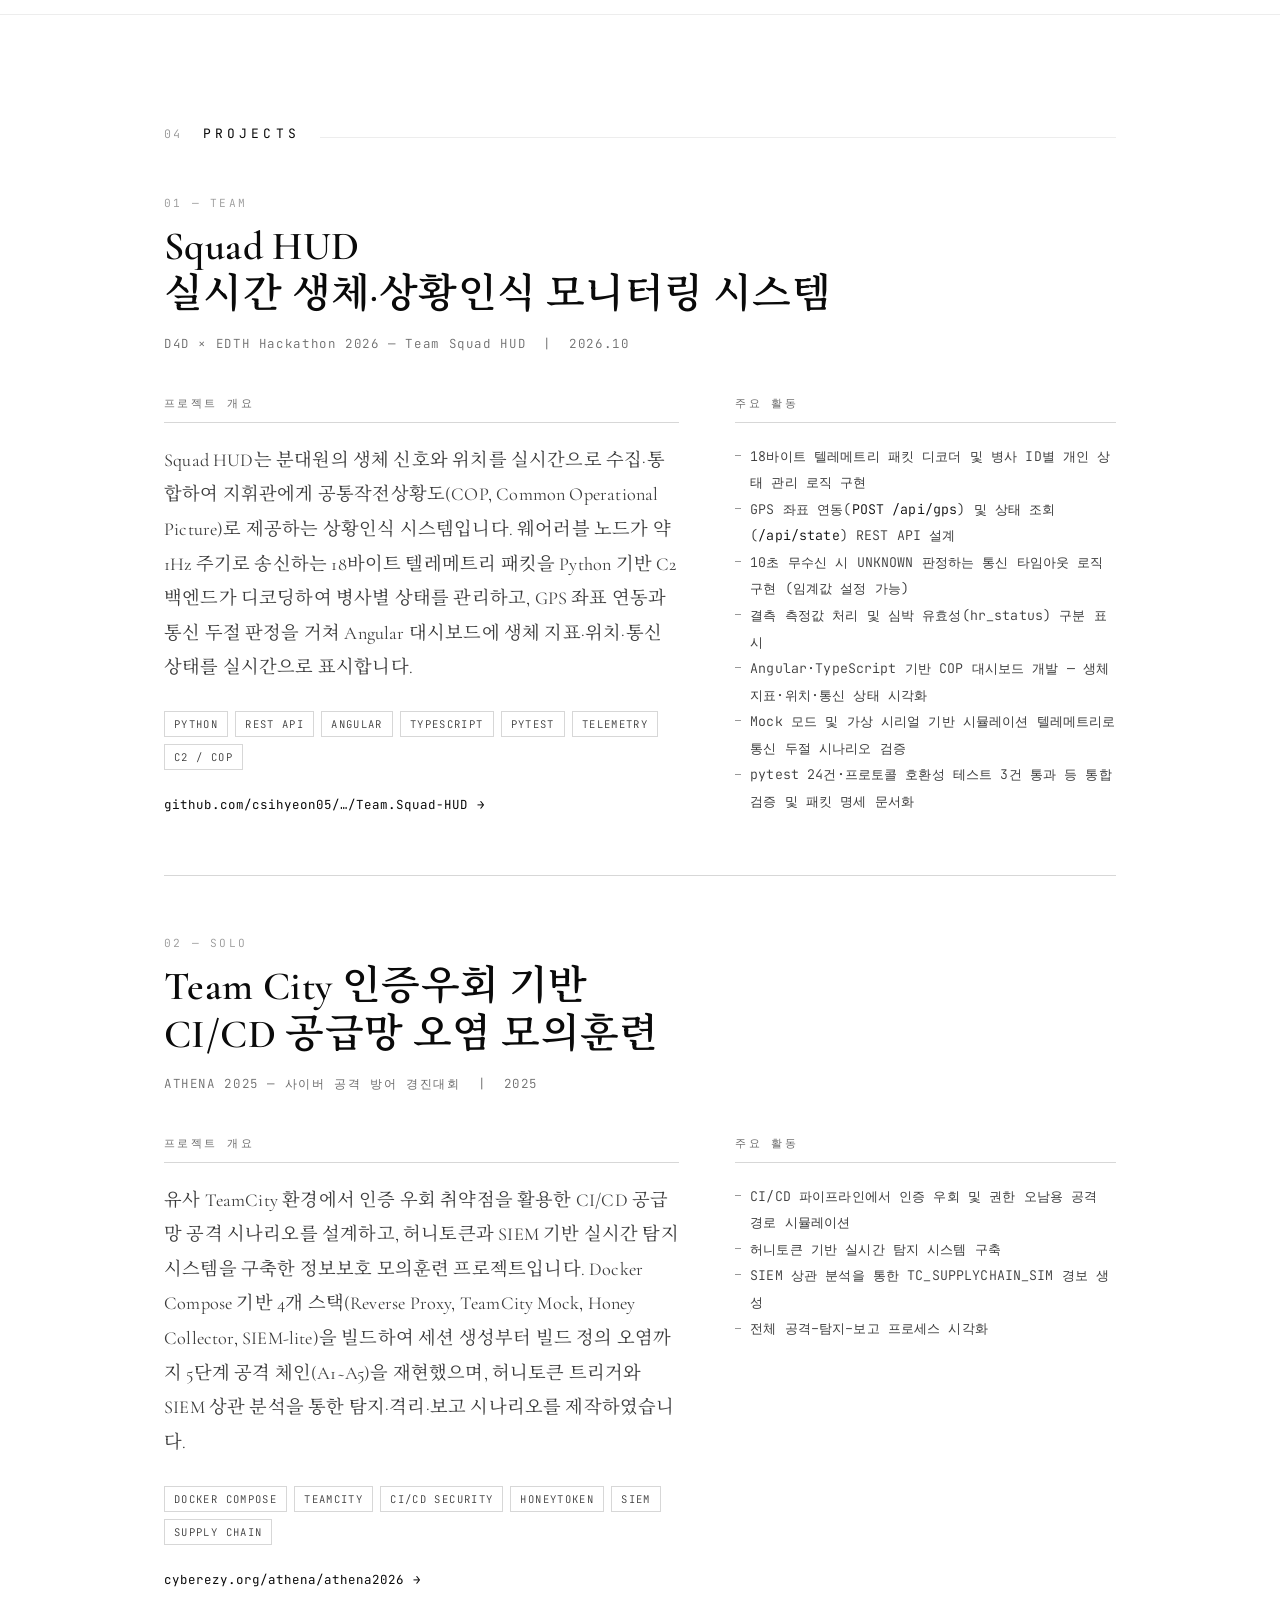
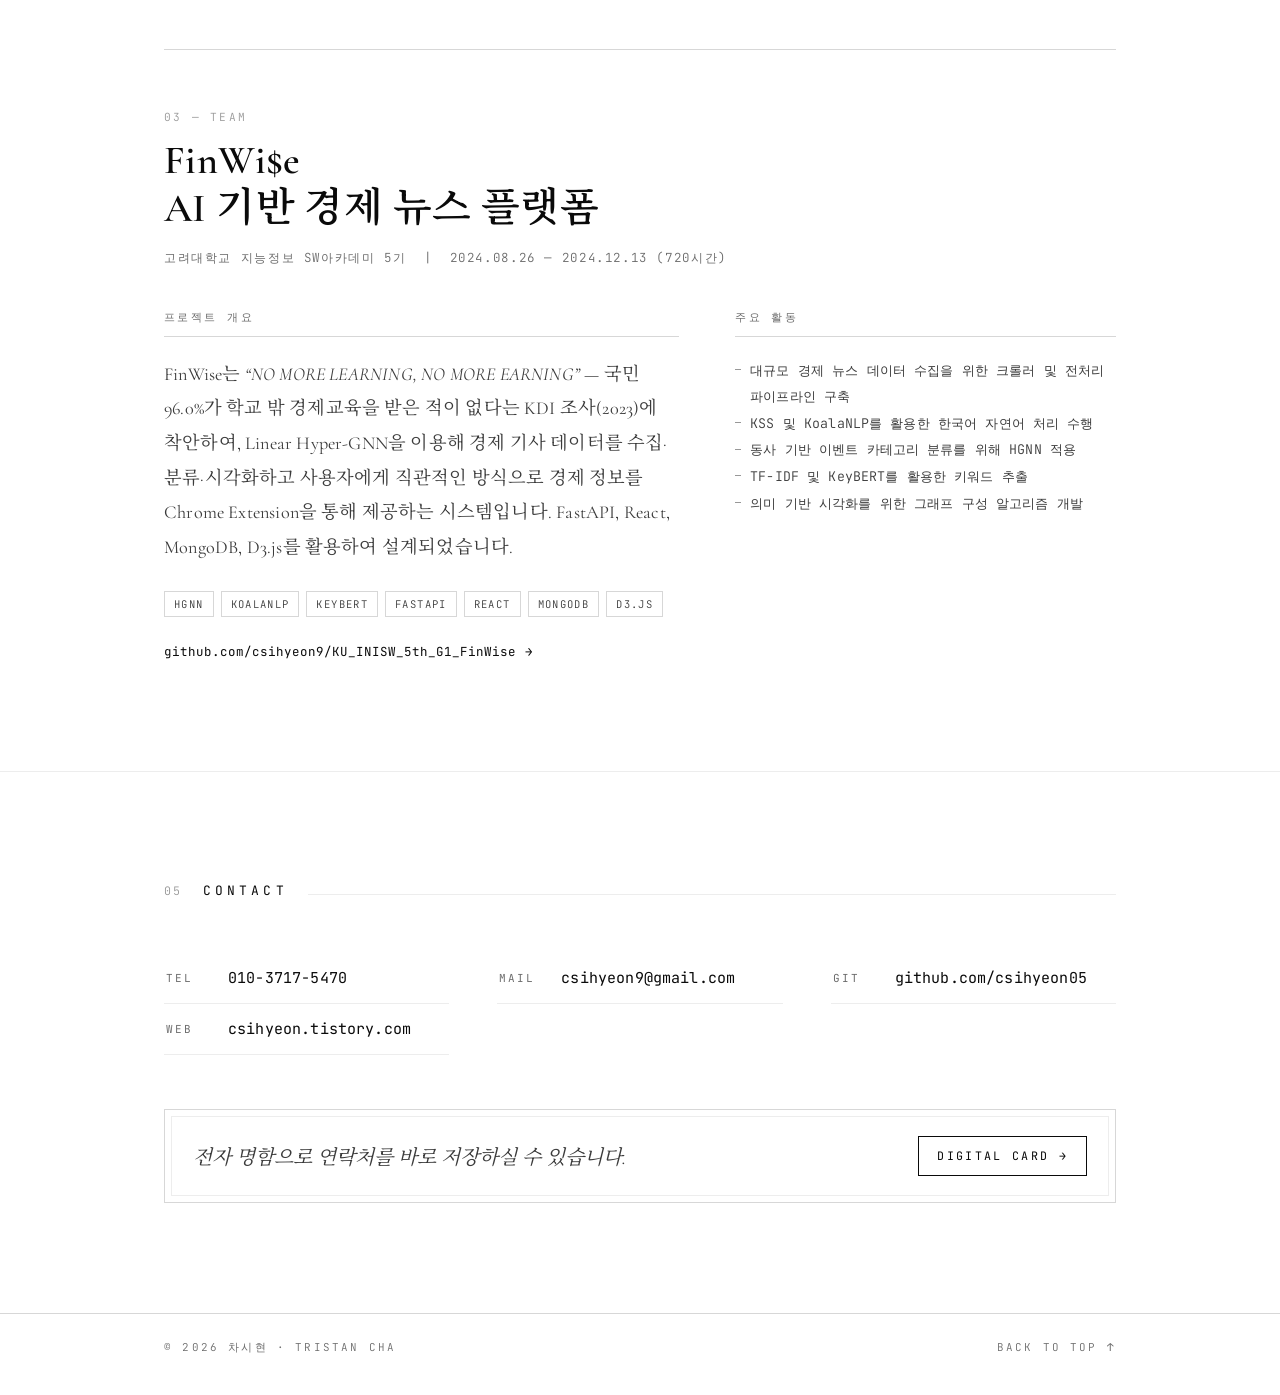
==== commit 6bb42668: "Add hyperlink to AI SPR Lab in index.html Added a hyperlink to the AI SPR Lab in the education secti" ====
--- a/index.html
+++ b/index.html
@@ -408,7 +408,8 @@
         <div class="entry">
           <div class="when">2026.09 — 재학 예정</div>
           <div class="what">연세대학교 정보대학원</div>
-          <div class="sub">정보시스템학 석사 · 정보보호 트랙<br>AI SPR Lab</div>
+          <div class="sub">정보시스템학 석사 · 정보보호 트랙<br><a href="https://www.isrl.site/">AI SPR Lab</a></div>
+
         </div>
 
         <div class="entry">
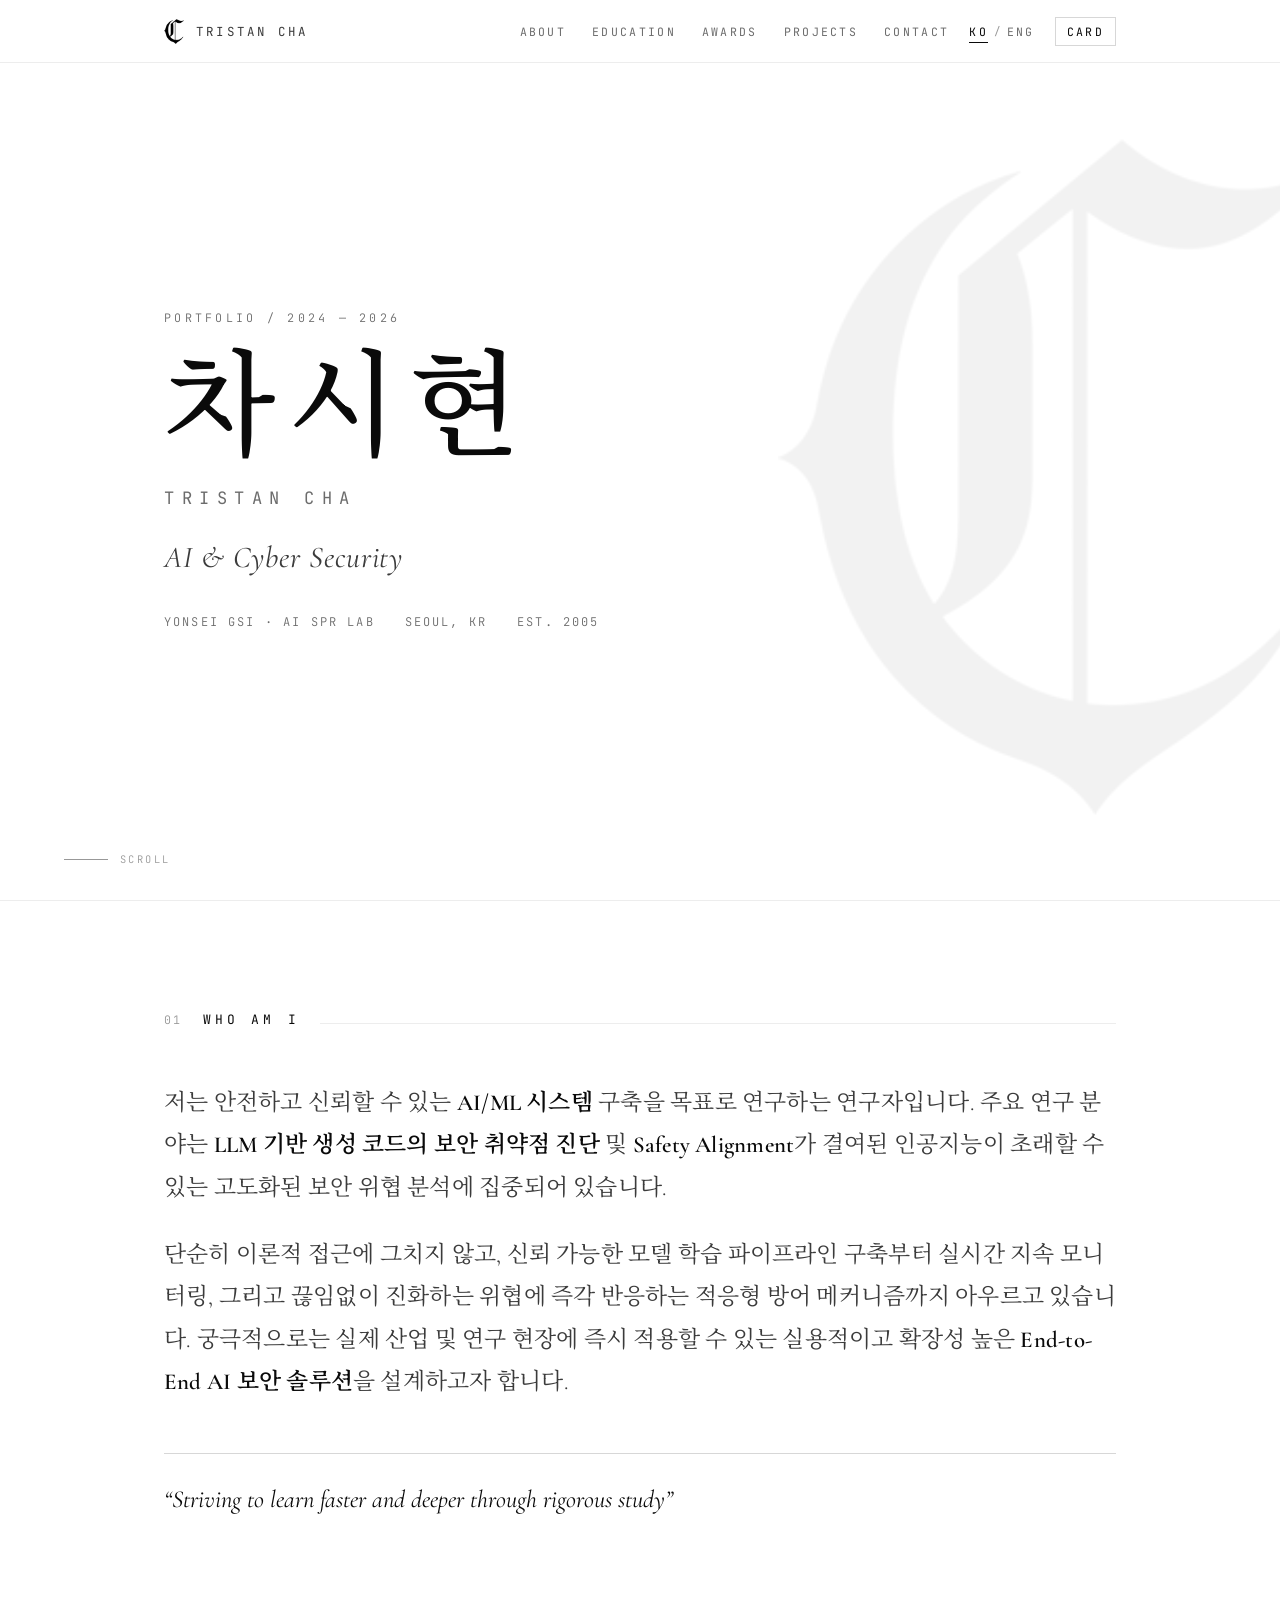
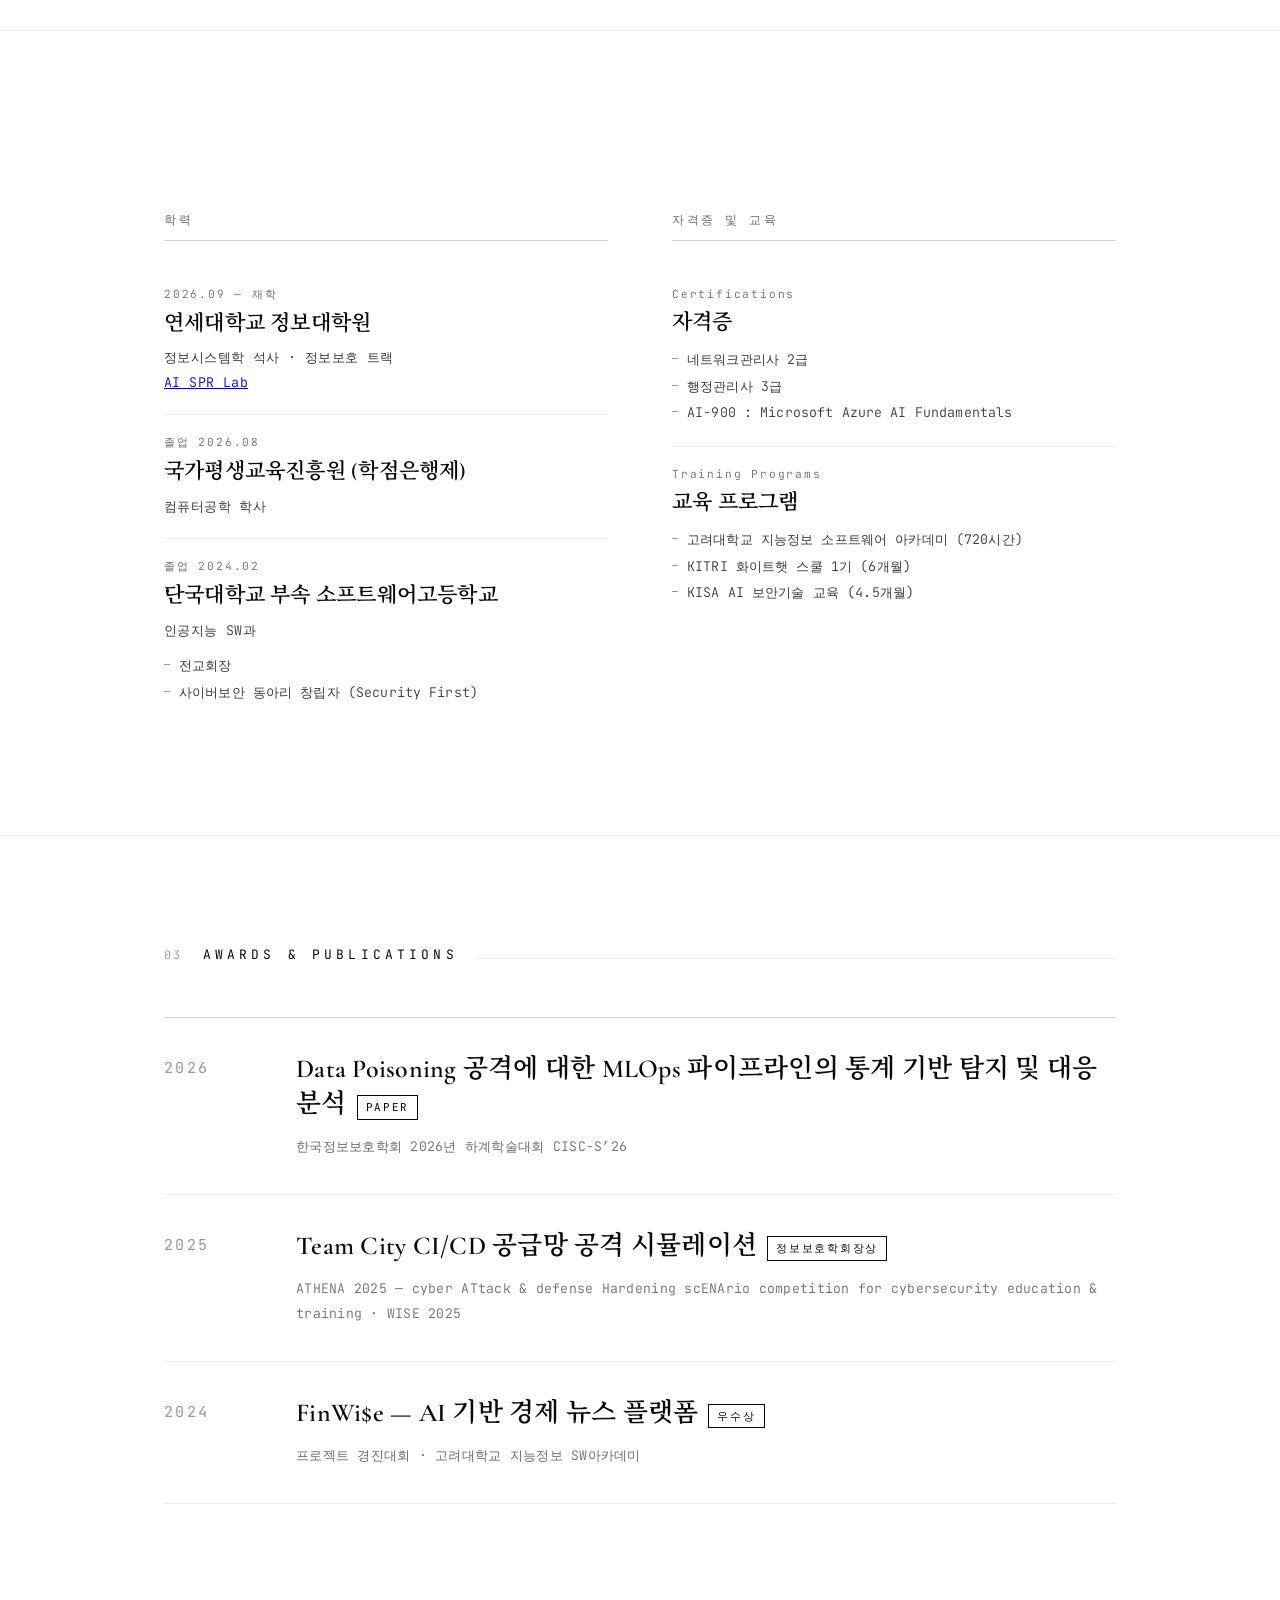
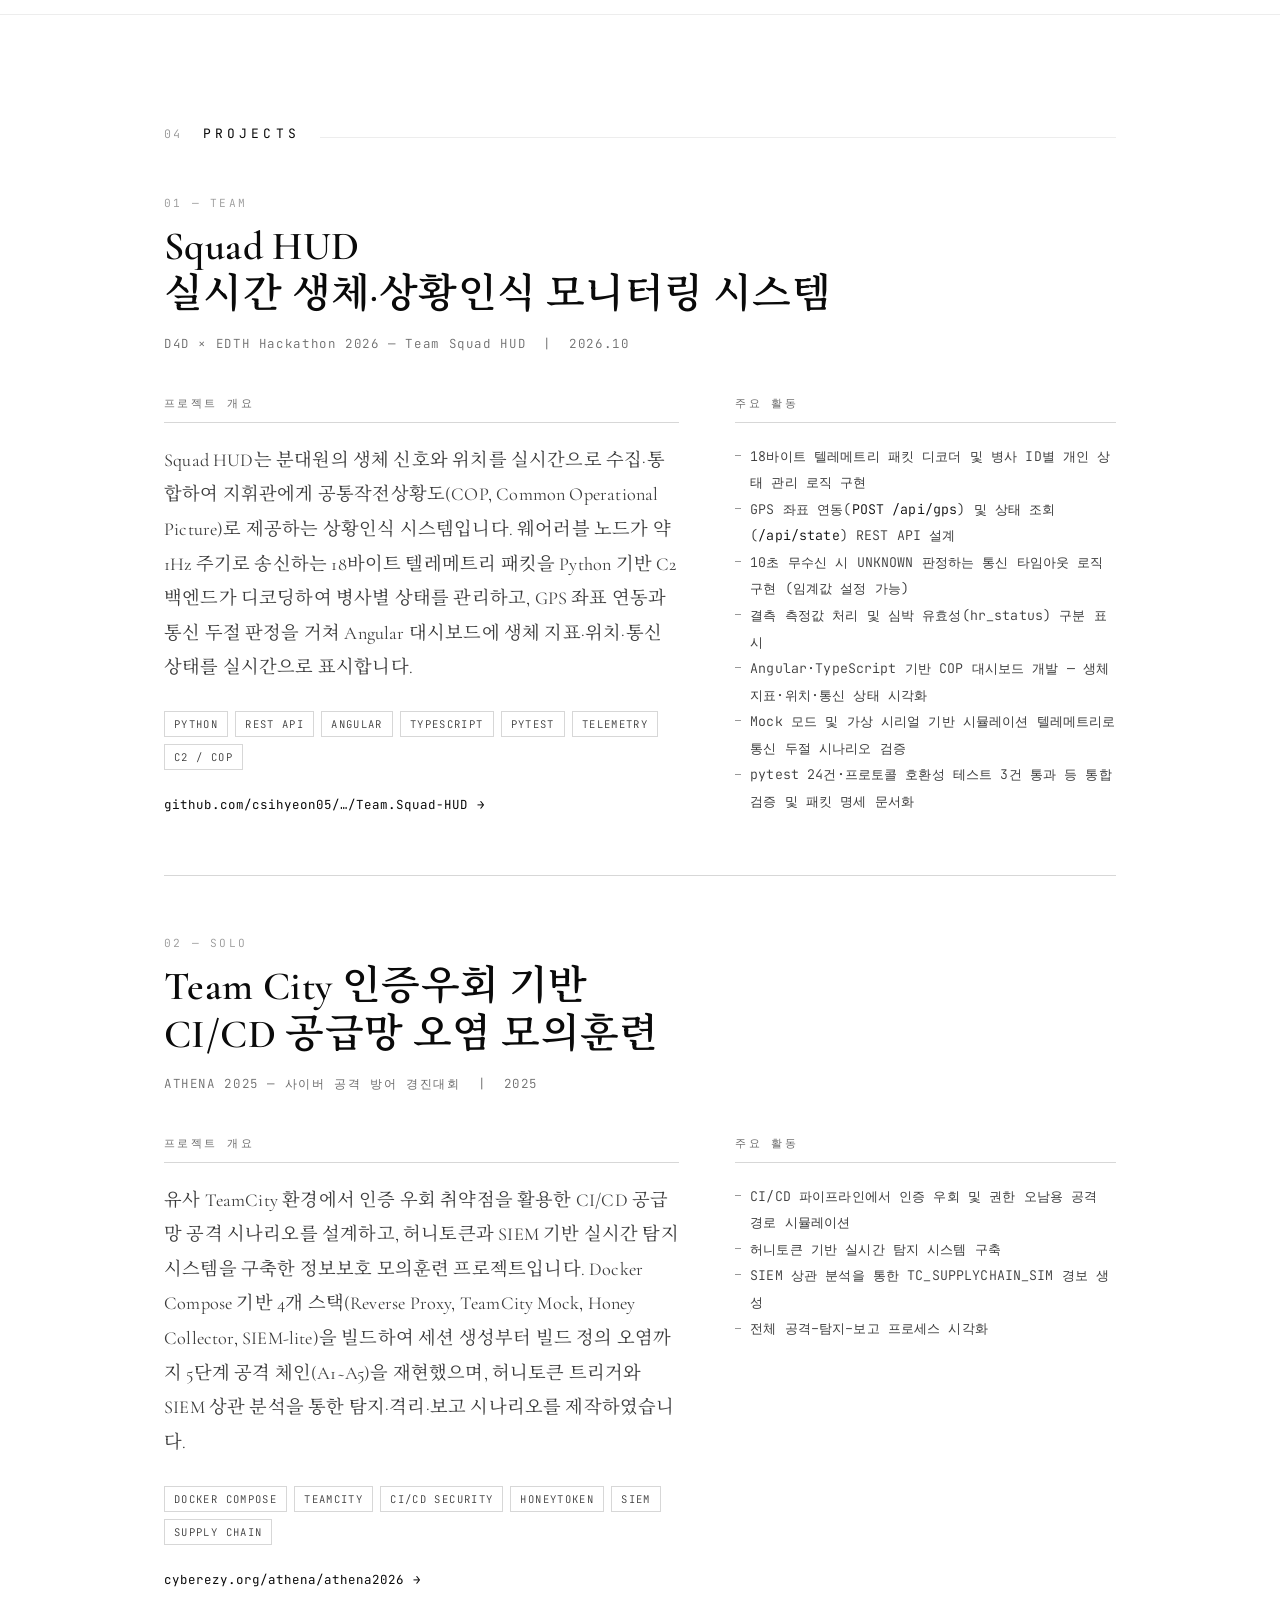
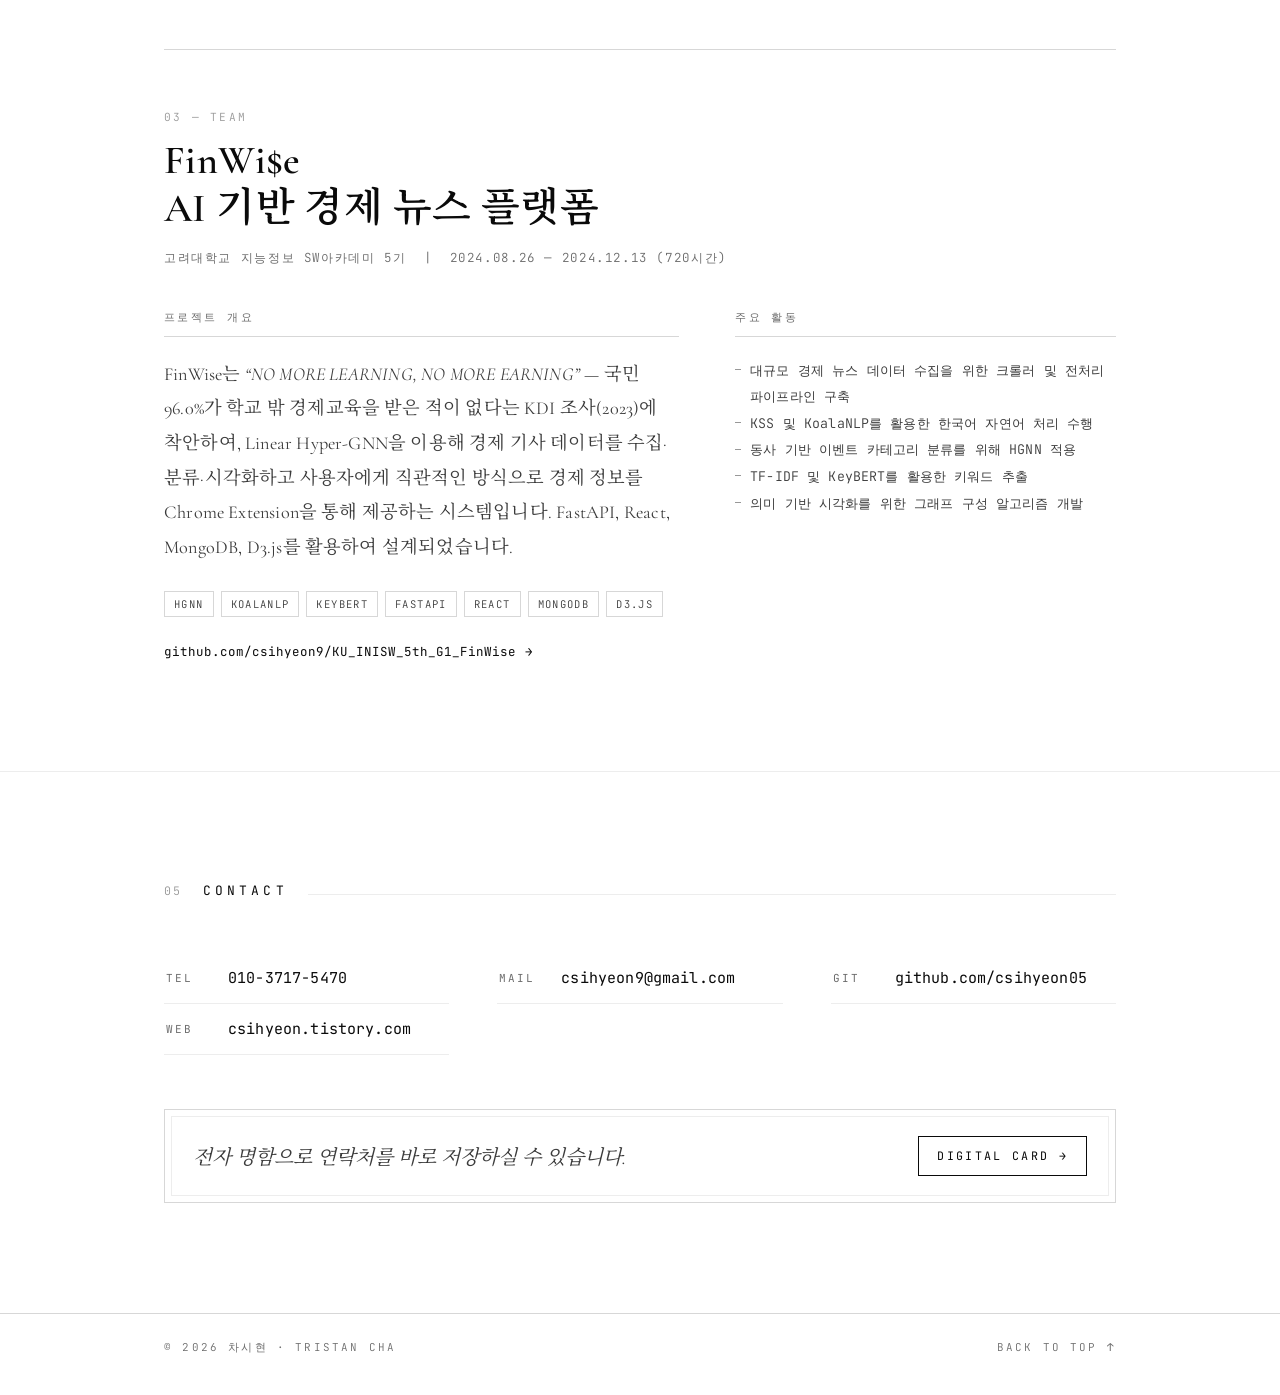
==== commit 6b9ca649: "Update education status text in index.html" ====
--- a/index.html
+++ b/index.html
@@ -406,7 +406,7 @@
         <div class="col-label">학력</div>
 
         <div class="entry">
-          <div class="when">2026.09 — 재학 예정</div>
+          <div class="when">2026.09 — 재학 </div>
           <div class="what">연세대학교 정보대학원</div>
           <div class="sub">정보시스템학 석사 · 정보보호 트랙<br><a href="https://www.isrl.site/">AI SPR Lab</a></div>
 
